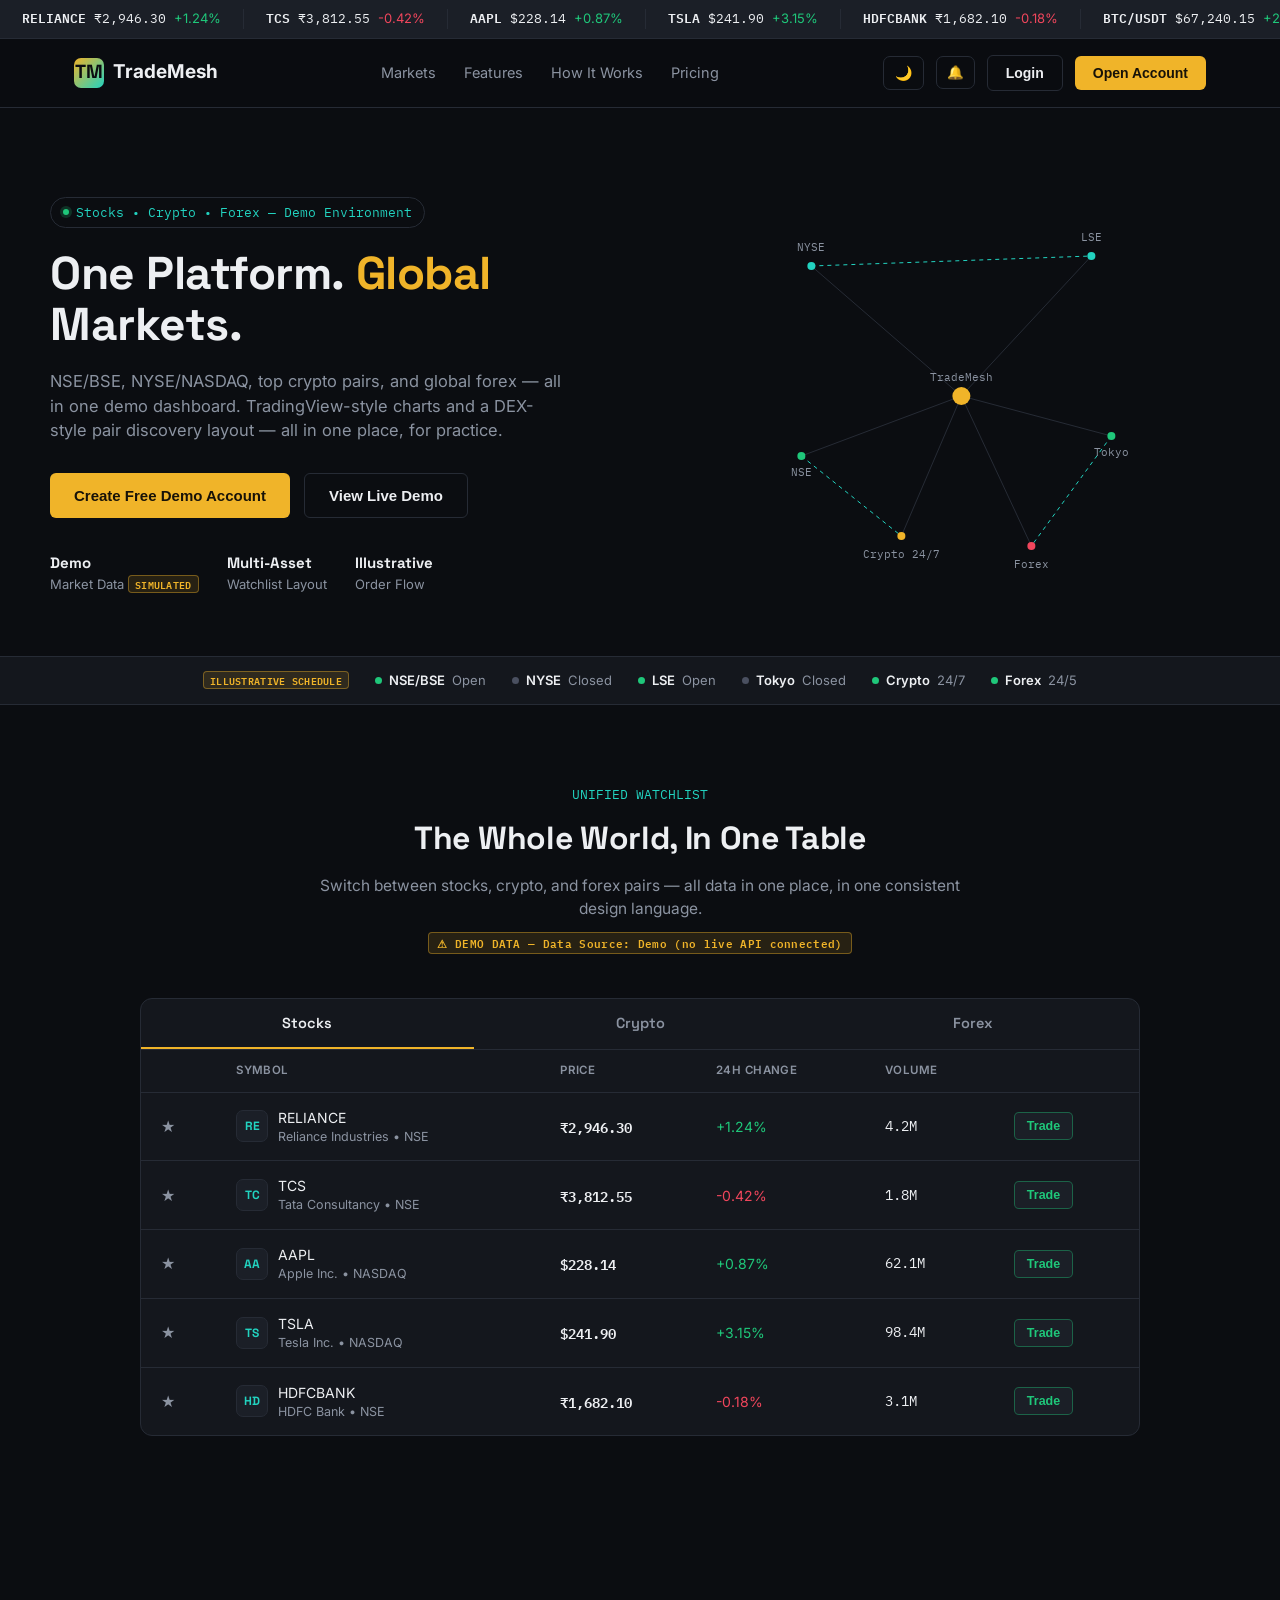
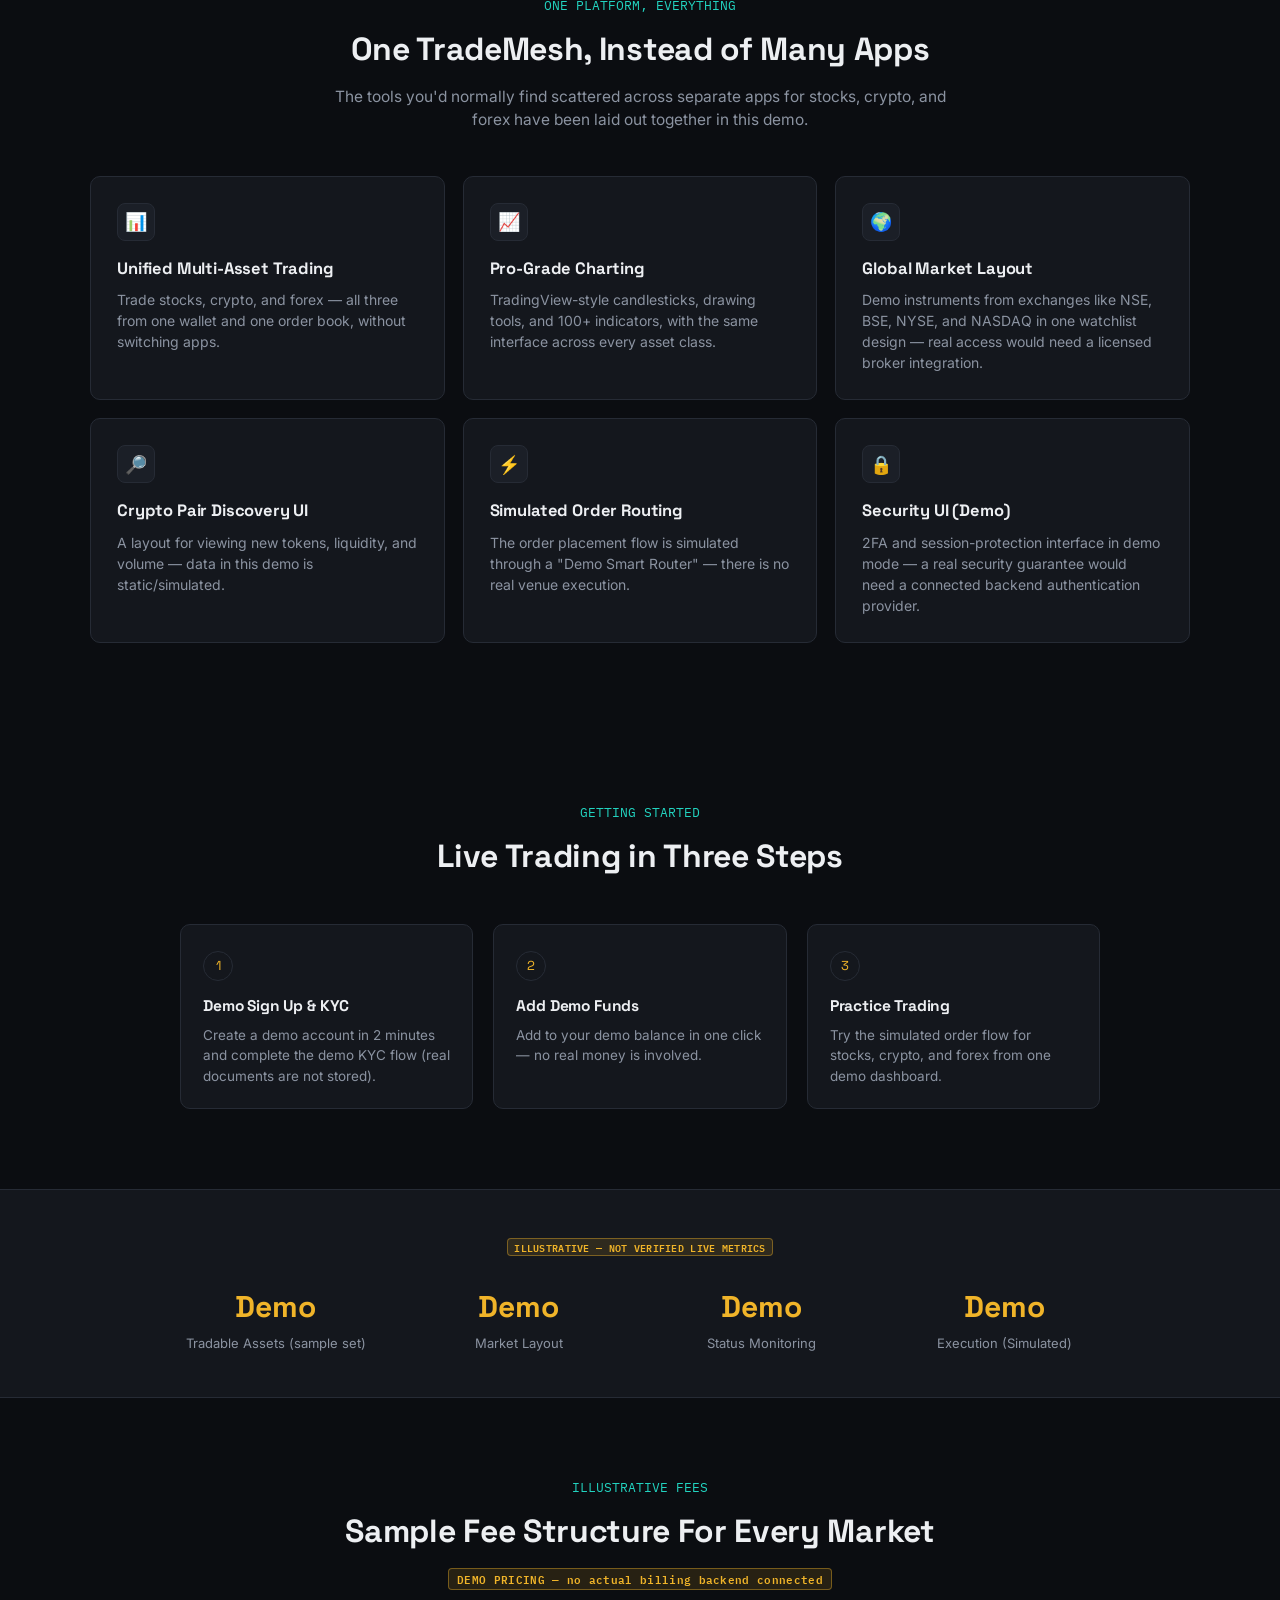
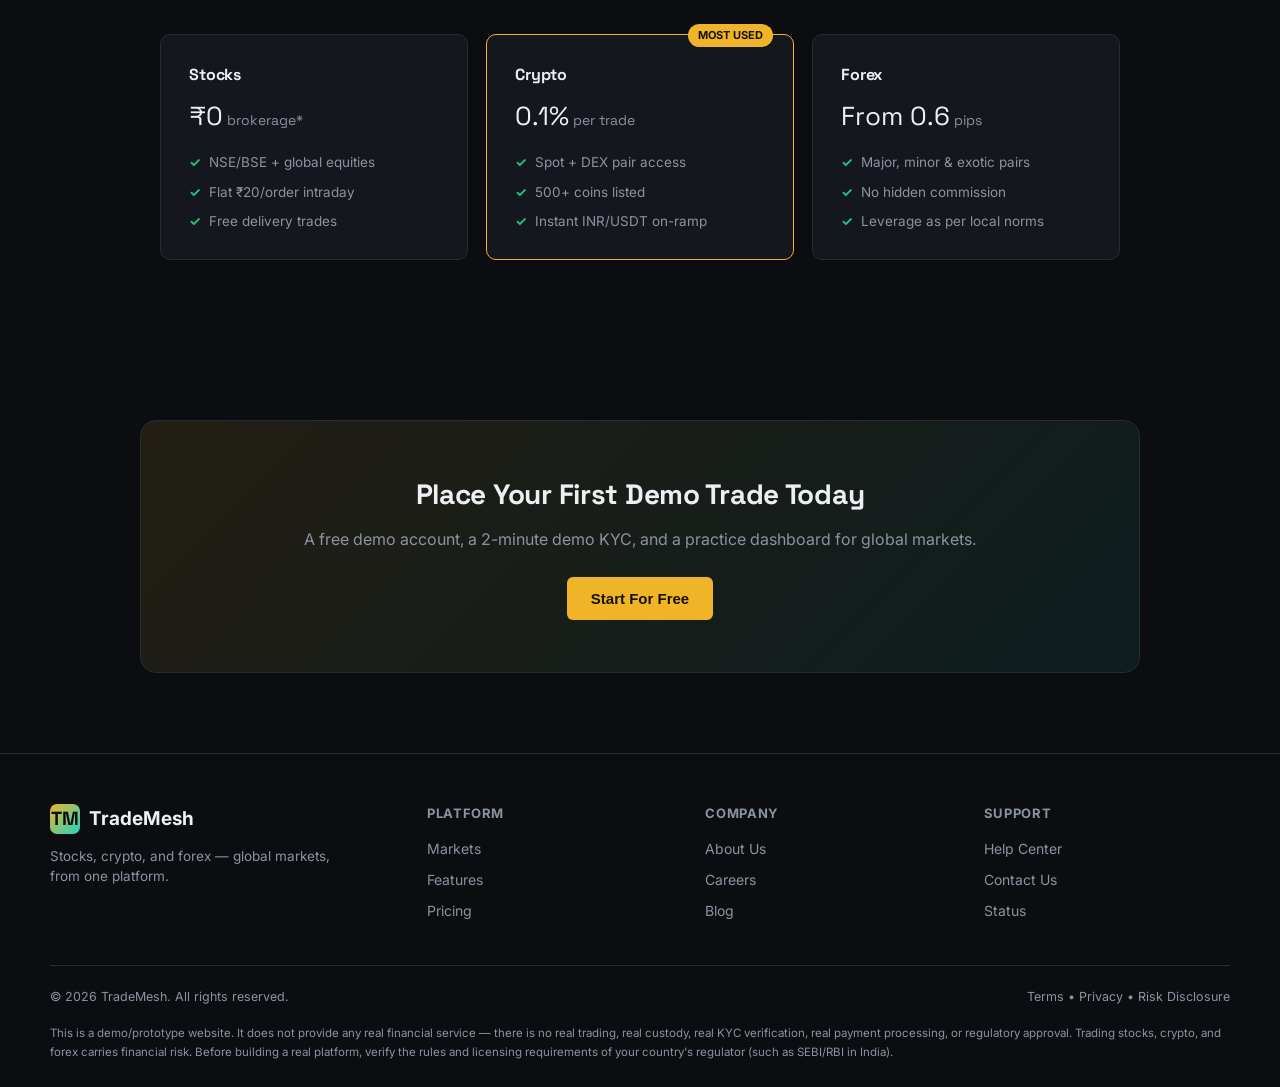
==== index.html @ f3437bc7 "Rename index.html.html to index.html" ====
<!DOCTYPE html>
<html lang="en">
<head>
<meta charset="UTF-8" />
<meta name="viewport" content="width=device-width, initial-scale=1.0" />
<title>TradeMesh — One Platform, Global Markets</title>
<style>
  @import url('https://fonts.googleapis.com/css2?family=Space+Grotesk:wght@500;600;700&family=Inter:wght@400;500;600&family=IBM+Plex+Mono:wght@400;500;600&display=swap');

  :root{
    --bg:#0B0D11;
    --panel:#14171D;
    --panel2:#1B1F27;
    --border:#262B35;
    --text:#EDEFF2;
    --muted:#8B93A1;
    --brand:#F0B429;
    --brand2:#22D3C0;
    --gain:#1FC77A;
    --loss:#F0465C;
    --radius:8px;
  }
  *{box-sizing:border-box; margin:0; padding:0;}
  html{scroll-behavior:smooth;}
  body{
    background:var(--bg);
    color:var(--text);
    font-family:'Inter', sans-serif;
    line-height:1.5;
    overflow-x:hidden;
  }
  h1,h2,h3,h4{font-family:'Space Grotesk', sans-serif; letter-spacing:-0.01em;}
  .mono{font-family:'IBM Plex Mono', monospace;}
  a{color:inherit; text-decoration:none;}
  .wrap{max-width:1180px; margin:0 auto; padding:0 24px;}
  .gain{color:var(--gain);}
  .loss{color:var(--loss);}

  /* ---- Ticker marquee ---- */
  .ticker-bar{
    background:var(--panel2);
    border-bottom:1px solid var(--border);
    overflow:hidden;
    white-space:nowrap;
    position:relative;
  }
  .ticker-track{
    display:inline-flex;
    animation:scroll 38s linear infinite;
    padding:9px 0;
  }
  .ticker-item{
    display:inline-flex;
    align-items:center;
    gap:8px;
    padding:0 22px;
    font-size:13px;
    border-right:1px solid var(--border);
  }
  .ticker-item .sym{font-family:'IBM Plex Mono', monospace; color:var(--text); font-weight:600;}
  @keyframes scroll{
    0%{transform:translateX(0);}
    100%{transform:translateX(-50%);}
  }

  /* ---- Header ---- */
  header{
    position:sticky; top:0; z-index:50;
    background:rgba(11,13,17,0.9);
    backdrop-filter:blur(10px);
    border-bottom:1px solid var(--border);
  }
  nav{
    display:flex; align-items:center; justify-content:space-between;
    padding:16px 24px;
    max-width:1180px; margin:0 auto;
  }
  .logo{display:flex; align-items:center; gap:9px; font-size:19px; font-weight:700;}
  .logo-mark{
    width:30px; height:30px; border-radius:7px;
    background:linear-gradient(135deg, var(--brand), var(--brand2));
    display:flex; align-items:center; justify-content:center;
    color:#0B0D11; font-weight:700; font-family:'Space Grotesk';
  }
  .nav-links{display:flex; gap:28px; font-size:14.5px; color:var(--muted);}
  .nav-links a:hover{color:var(--text);}
  .nav-cta{display:flex; gap:12px; align-items:center;}
  .btn{
    padding:9px 18px; border-radius:6px; font-size:14px; font-weight:600;
    border:1px solid var(--border); cursor:pointer; transition:all .15s;
  }
  .btn-ghost{background:transparent; color:var(--text);}
  .btn-ghost:hover{border-color:var(--muted);}
  .btn-brand{background:var(--brand); color:#171208; border:none;}
  .btn-brand:hover{filter:brightness(1.08);}
  .menu-toggle{display:none; background:none; border:none; color:var(--text); font-size:22px; cursor:pointer;}

  /* ---- Hero ---- */
  .hero{
    padding:88px 24px 60px;
    position:relative;
    overflow:hidden;
  }
  .hero-grid{
    max-width:1180px; margin:0 auto;
    display:grid; grid-template-columns:1.05fr 0.95fr; gap:50px; align-items:center;
  }
  .eyebrow{
    display:inline-flex; align-items:center; gap:7px;
    font-size:12.5px; color:var(--brand2); font-family:'IBM Plex Mono';
    border:1px solid var(--border); padding:5px 12px; border-radius:100px;
    margin-bottom:20px;
  }
  .dot-live{width:6px; height:6px; border-radius:50%; background:var(--gain); box-shadow:0 0 0 3px rgba(31,199,122,0.2);}
  .hero h1{font-size:46px; line-height:1.12; margin-bottom:18px;}
  .hero h1 span{color:var(--brand);}
  .hero p{color:var(--muted); font-size:16.5px; max-width:520px; margin-bottom:30px;}
  .hero-ctas{display:flex; gap:14px; margin-bottom:34px;}
  .btn-lg{padding:13px 24px; font-size:15px;}
  .trust-row{display:flex; gap:28px; color:var(--muted); font-size:13px; flex-wrap:wrap;}
  .trust-row b{color:var(--text); font-family:'Space Grotesk'; font-size:15px; display:block;}

  /* Mesh graphic */
  .mesh{position:relative; height:400px;}
  .mesh svg{width:100%; height:100%;}
  .node-label{
    font-family:'IBM Plex Mono'; font-size:10.5px; fill:var(--muted);
  }
  .node-pulse{animation:pulse 2.2s ease-in-out infinite;}
  @keyframes pulse{
    0%,100%{opacity:1; r:4;}
    50%{opacity:0.4; r:6.5;}
  }
  .mesh-line{stroke:var(--border); stroke-width:1;}
  .mesh-line-active{stroke:var(--brand2); stroke-width:1; stroke-dasharray:4 4; animation:dash 20s linear infinite;}
  @keyframes dash{to{stroke-dashoffset:-200;}}

  /* ---- Session strip ---- */
  .sessions{
    border-top:1px solid var(--border); border-bottom:1px solid var(--border);
    background:var(--panel);
    padding:14px 24px;
  }
  .sessions-row{
    max-width:1180px; margin:0 auto;
    display:flex; gap:26px; flex-wrap:wrap; align-items:center; justify-content:center;
    font-size:13px; color:var(--muted);
  }
  .session-chip{display:flex; align-items:center; gap:7px;}
  .session-chip .sd{width:7px; height:7px; border-radius:50%;}
  .sd-open{background:var(--gain);}
  .sd-closed{background:#4A5060;}
  .session-chip b{color:var(--text); font-weight:600;}

  /* ---- Section shared ---- */
  section{padding:80px 24px;}
  .section-head{max-width:640px; margin:0 auto 44px; text-align:center;}
  .section-tag{font-family:'IBM Plex Mono'; font-size:12.5px; color:var(--brand2); margin-bottom:10px;}
  .section-head h2{font-size:32px; margin-bottom:12px;}
  .section-head p{color:var(--muted); font-size:15.5px;}

  /* ---- Markets tabs ---- */
  .market-panel{
    max-width:1000px; margin:0 auto;
    background:var(--panel); border:1px solid var(--border); border-radius:12px; overflow:hidden;
  }
  .tabs{display:flex; border-bottom:1px solid var(--border);}
  .tab-btn{
    flex:1; padding:15px; text-align:center; background:none; border:none; cursor:pointer;
    color:var(--muted); font-family:'Space Grotesk'; font-weight:600; font-size:14.5px;
    border-bottom:2px solid transparent;
  }
  .tab-btn.active{color:var(--text); border-bottom-color:var(--brand);}
  table{width:100%; border-collapse:collapse;}
  th{
    text-align:left; padding:12px 20px; font-size:11.5px; text-transform:uppercase;
    letter-spacing:0.04em; color:var(--muted); font-weight:600; border-bottom:1px solid var(--border);
  }
  td{padding:14px 20px; border-bottom:1px solid var(--border); font-size:14px;}
  tr:last-child td{border-bottom:none;}
  .sym-cell{display:flex; align-items:center; gap:10px;}
  .sym-badge{
    width:32px; height:32px; border-radius:7px; background:var(--panel2);
    display:flex; align-items:center; justify-content:center; font-size:12px; font-weight:700;
    font-family:'Space Grotesk'; color:var(--brand2); border:1px solid var(--border);
  }
  .sym-name{color:var(--muted); font-size:12.5px;}
  .price-cell{font-family:'IBM Plex Mono'; font-weight:600;}
  .market-panels{display:none;}
  .market-panels.active{display:block;}

  /* ---- Features ---- */
  .features-grid{
    max-width:1100px; margin:0 auto;
    display:grid; grid-template-columns:repeat(3, 1fr); gap:18px;
  }
  .feature-card{
    background:var(--panel); border:1px solid var(--border); border-radius:10px;
    padding:26px; transition:border-color .15s;
  }
  .feature-card:hover{border-color:var(--brand2);}
  .feature-icon{
    width:38px; height:38px; border-radius:8px; margin-bottom:16px;
    display:flex; align-items:center; justify-content:center; font-size:18px;
    background:var(--panel2); border:1px solid var(--border);
  }
  .feature-card h3{font-size:16.5px; margin-bottom:8px;}
  .feature-card p{color:var(--muted); font-size:14px;}

  /* ---- How it works ---- */
  .steps{max-width:920px; margin:0 auto; display:grid; grid-template-columns:repeat(3,1fr); gap:20px;}
  .step{position:relative; padding:26px 22px 22px; background:var(--panel); border:1px solid var(--border); border-radius:10px;}
  .step-num{
    font-family:'Space Grotesk'; font-size:13px; color:var(--brand);
    border:1px solid var(--border); width:30px; height:30px; border-radius:50%;
    display:flex; align-items:center; justify-content:center; margin-bottom:14px;
  }
  .step h4{font-size:15.5px; margin-bottom:7px;}
  .step p{color:var(--muted); font-size:13.5px;}

  /* ---- Stats ---- */
  .stats-band{background:var(--panel); border-top:1px solid var(--border); border-bottom:1px solid var(--border);}
  .stats-row{
    max-width:1000px; margin:0 auto; padding:44px 24px;
    display:grid; grid-template-columns:repeat(4,1fr); gap:20px; text-align:center;
  }
  .stat-num{font-family:'Space Grotesk'; font-size:30px; color:var(--brand); font-weight:700;}
  .stat-label{color:var(--muted); font-size:13px; margin-top:5px;}

  /* ---- Pricing / fees ---- */
  .fees-grid{max-width:960px; margin:0 auto; display:grid; grid-template-columns:repeat(3,1fr); gap:18px;}
  .fee-card{background:var(--panel); border:1px solid var(--border); border-radius:10px; padding:28px;}
  .fee-card.highlight{border-color:var(--brand); position:relative;}
  .fee-badge{
    position:absolute; top:-11px; right:20px; background:var(--brand); color:#171208;
    font-size:11px; font-weight:700; padding:3px 10px; border-radius:100px;
  }
  .fee-card h3{font-size:16px; margin-bottom:6px;}
  .fee-card .fee-value{font-family:'Space Grotesk'; font-size:26px; margin:10px 0; color:var(--text);}
  .fee-card ul{list-style:none; margin-top:16px; display:flex; flex-direction:column; gap:9px;}
  .fee-card li{color:var(--muted); font-size:13.5px; display:flex; gap:8px;}
  .fee-card li::before{content:"✓"; color:var(--gain); font-weight:700;}

  /* ---- CTA band ---- */
  .cta-band{
    max-width:1000px; margin:0 auto; padding:52px 40px; border-radius:16px;
    background:linear-gradient(135deg, rgba(240,180,41,0.1), rgba(34,211,192,0.08));
    border:1px solid var(--border);
    text-align:center;
  }
  .cta-band h2{font-size:28px; margin-bottom:12px;}
  .cta-band p{color:var(--muted); margin-bottom:26px;}

  /* ---- Footer ---- */
  footer{border-top:1px solid var(--border); padding:50px 24px 26px;}
  .footer-grid{
    max-width:1180px; margin:0 auto; display:grid; grid-template-columns:1.4fr repeat(3,1fr); gap:32px;
    padding-bottom:34px;
  }
  .footer-grid h5{font-size:13px; color:var(--muted); text-transform:uppercase; letter-spacing:0.05em; margin-bottom:14px;}
  .footer-grid a{display:block; color:var(--muted); font-size:14px; margin-bottom:10px;}
  .footer-grid a:hover{color:var(--text);}
  .footer-bottom{
    max-width:1180px; margin:0 auto; padding-top:22px; border-top:1px solid var(--border);
    display:flex; justify-content:space-between; flex-wrap:wrap; gap:12px;
    color:var(--muted); font-size:12.5px;
  }
  .disclaimer{
    max-width:1180px; margin:18px auto 0; color:var(--muted); font-size:11.5px; line-height:1.6;
  }

  @media(max-width:860px){
    .hero-grid{grid-template-columns:1fr;}
    .mesh{height:280px;}
    .nav-links{display:none;}
    .features-grid, .steps, .fees-grid{grid-template-columns:1fr;}
    .stats-row{grid-template-columns:repeat(2,1fr);}
    .footer-grid{grid-template-columns:1fr 1fr;}
    .hero h1{font-size:32px;}
    .menu-toggle{display:block;}
    .nav-cta .btn-ghost{display:none;}
  }

  /* ---- Demo badge ---- */
  .demo-badge{
    display:inline-flex; align-items:center; gap:5px;
    font-family:'IBM Plex Mono'; font-size:10.5px; font-weight:600;
    color:var(--brand); background:rgba(240,180,41,0.12);
    border:1px solid rgba(240,180,41,0.4); border-radius:4px;
    padding:2px 8px; letter-spacing:0.03em; white-space:nowrap;
  }
  .demo-badge.sm{font-size:9.5px; padding:1px 6px;}
  .demo-banner{
    background:rgba(240,180,41,0.08); border:1px solid rgba(240,180,41,0.3);
    border-radius:8px; padding:12px 16px; font-size:13px; color:var(--brand);
    display:flex; align-items:center; gap:9px; max-width:1180px; margin:14px auto 0;
  }

  /* ---- Mobile drawer ---- */
  .menu-toggle{position:relative; z-index:70;}
  .drawer-overlay{
    position:fixed; inset:0; background:rgba(0,0,0,0.55); z-index:60;
    opacity:0; pointer-events:none; transition:opacity .2s;
  }
  .drawer-overlay.open{opacity:1; pointer-events:auto;}
  .drawer{
    position:fixed; top:0; right:0; height:100%; width:78%; max-width:300px;
    background:var(--panel); border-left:1px solid var(--border); z-index:65;
    transform:translateX(100%); transition:transform .25s ease; padding:20px;
    display:flex; flex-direction:column; gap:6px;
  }
  .drawer.open{transform:translateX(0);}
  .drawer a, .drawer button{
    display:block; width:100%; text-align:left; padding:13px 10px; font-size:15px;
    color:var(--text); border-radius:6px; background:none; border:none; cursor:pointer;
  }
  .drawer a:hover, .drawer button:hover{background:var(--panel2);}
  .drawer-close{align-self:flex-end; font-size:22px; color:var(--muted); background:none; border:none; cursor:pointer; padding:6px;}
  .drawer hr{border:none; border-top:1px solid var(--border); margin:8px 0;}

  /* ---- Modal ---- */
  .modal-overlay{
    position:fixed; inset:0; background:rgba(0,0,0,0.6); z-index:100;
    display:none; align-items:flex-start; justify-content:center; padding:40px 16px; overflow-y:auto;
  }
  .modal-overlay.open{display:flex;}
  .modal{
    background:var(--panel); border:1px solid var(--border); border-radius:12px;
    width:100%; max-width:420px; padding:26px; position:relative;
  }
  .modal-wide{max-width:640px;}
  .modal-close{
    position:absolute; top:16px; right:16px; background:none; border:none;
    color:var(--muted); font-size:20px; cursor:pointer; line-height:1;
  }
  .modal h3{font-size:19px; margin-bottom:4px;}
  .modal .modal-sub{color:var(--muted); font-size:13px; margin-bottom:20px;}
  .field{margin-bottom:14px;}
  .field label{display:block; font-size:12.5px; color:var(--muted); margin-bottom:6px;}
  .field input, .field select{
    width:100%; padding:11px 12px; background:var(--panel2); border:1px solid var(--border);
    border-radius:6px; color:var(--text); font-size:14px; font-family:'Inter';
  }
  .field input:focus, .field select:focus{outline:none; border-color:var(--brand2);}
  .field-error{color:var(--loss); font-size:12px; margin-top:5px; display:none;}
  .field.invalid input{border-color:var(--loss);}
  .field.invalid .field-error{display:block;}
  .field-row{display:flex; align-items:center; gap:8px; font-size:13px; color:var(--muted);}
  .field-row input{width:auto;}
  .modal-links{display:flex; justify-content:space-between; margin-top:16px; font-size:13px;}
  .modal-links a, .modal-links button.link-btn{color:var(--brand2); background:none; border:none; cursor:pointer; font-size:13px;}
  .btn-full{width:100%; justify-content:center; display:flex; align-items:center; gap:8px;}
  .btn[disabled]{opacity:0.55; cursor:not-allowed;}
  .spinner{
    width:15px; height:15px; border:2px solid rgba(0,0,0,0.25); border-top-color:#171208;
    border-radius:50%; animation:spin .6s linear infinite; display:none;
  }
  .btn.loading .spinner{display:inline-block;}
  .btn.loading .btn-label{opacity:0.7;}
  @keyframes spin{to{transform:rotate(360deg);}}
  .form-alert{
    font-size:13px; padding:10px 12px; border-radius:6px; margin-bottom:14px; display:none;
  }
  .form-alert.show{display:block;}
  .form-alert.error{background:rgba(240,70,92,0.1); border:1px solid rgba(240,70,92,0.35); color:var(--loss);}
  .form-alert.success{background:rgba(31,199,122,0.1); border:1px solid rgba(31,199,122,0.35); color:var(--gain);}

  /* ---- KYC steps ---- */
  .kyc-steps{display:flex; gap:6px; margin-bottom:22px;}
  .kyc-step-dot{flex:1; height:4px; border-radius:3px; background:var(--border);}
  .kyc-step-dot.done{background:var(--gain);}
  .kyc-step-dot.active{background:var(--brand);}
  .doc-options{display:grid; grid-template-columns:repeat(3,1fr); gap:8px; margin-bottom:16px;}
  .doc-opt{
    border:1px solid var(--border); border-radius:8px; padding:12px 8px; text-align:center;
    cursor:pointer; font-size:12.5px; color:var(--muted); background:var(--panel2);
  }
  .doc-opt.selected{border-color:var(--brand); color:var(--brand); background:rgba(240,180,41,0.08);}
  .kyc-status-badge{
    display:inline-flex; align-items:center; gap:6px; padding:6px 12px; border-radius:100px;
    font-size:12.5px; font-weight:600;
  }
  .kyc-status-badge.pending{background:rgba(240,180,41,0.12); color:var(--brand);}
  .kyc-status-badge.verified{background:rgba(31,199,122,0.12); color:var(--gain);}

  /* ---- Toasts ---- */
  .toast-stack{position:fixed; bottom:20px; right:20px; z-index:200; display:flex; flex-direction:column; gap:10px; max-width:320px;}
  .toast{
    background:var(--panel); border:1px solid var(--border); border-left:3px solid var(--brand2);
    border-radius:8px; padding:13px 16px; font-size:13.5px; box-shadow:0 8px 24px rgba(0,0,0,0.3);
    animation:toastIn .2s ease;
  }
  .toast.success{border-left-color:var(--gain);}
  .toast.error{border-left-color:var(--loss);}
  .toast b{display:block; margin-bottom:2px; font-family:'Space Grotesk';}
  .toast span{color:var(--muted); font-size:12.5px;}
  @keyframes toastIn{from{opacity:0; transform:translateX(20px);} to{opacity:1; transform:translateX(0);}}

  /* ---- Dashboard ---- */
  .dash-hidden{display:none;}
  .dash-shell{max-width:1180px; margin:0 auto; padding:24px;}
  .dash-topbar{display:flex; justify-content:space-between; align-items:center; margin-bottom:22px; flex-wrap:wrap; gap:12px;}
  .dash-user{display:flex; align-items:center; gap:10px;}
  .dash-avatar{width:36px; height:36px; border-radius:50%; background:var(--brand2); color:#0B0D11; display:flex; align-items:center; justify-content:center; font-weight:700; font-family:'Space Grotesk';}
  .summary-grid{display:grid; grid-template-columns:repeat(4,1fr); gap:14px; margin-bottom:24px;}
  .summary-card{background:var(--panel); border:1px solid var(--border); border-radius:10px; padding:18px;}
  .summary-card .lbl{color:var(--muted); font-size:12px; margin-bottom:8px;}
  .summary-card .val{font-family:'Space Grotesk'; font-size:21px;}
  .dash-tabs{display:flex; gap:6px; margin-bottom:18px; flex-wrap:wrap; border-bottom:1px solid var(--border);}
  .dash-tab{padding:11px 16px; background:none; border:none; color:var(--muted); font-size:14px; font-weight:600; cursor:pointer; border-bottom:2px solid transparent; font-family:'Space Grotesk';}
  .dash-tab.active{color:var(--text); border-bottom-color:var(--brand);}
  .dash-panel{display:none;}
  .dash-panel.active{display:block;}
  .panel-box{background:var(--panel); border:1px solid var(--border); border-radius:10px; overflow:hidden;}
  .panel-box-head{display:flex; justify-content:space-between; align-items:center; padding:16px 20px; border-bottom:1px solid var(--border); flex-wrap:wrap; gap:10px;}
  .empty-state{padding:44px 20px; text-align:center; color:var(--muted); font-size:14px;}
  .star-btn{background:none; border:none; cursor:pointer; font-size:16px; color:var(--muted);}
  .star-btn.active{color:var(--brand);}
  .trade-btn-sm{
    padding:6px 12px; font-size:12.5px; border-radius:5px; border:1px solid var(--border);
    background:var(--panel2); color:var(--text); cursor:pointer; font-weight:600; margin-right:5px;
  }
  .trade-btn-sm.buy{color:var(--gain); border-color:rgba(31,199,122,0.4);}
  .trade-btn-sm.sell{color:var(--loss); border-color:rgba(240,70,92,0.4);}
  .order-tabs{display:flex; gap:0; margin-bottom:16px; border:1px solid var(--border); border-radius:7px; overflow:hidden;}
  .order-tab{flex:1; padding:10px; text-align:center; background:var(--panel2); border:none; color:var(--muted); font-weight:600; font-size:13.5px; cursor:pointer;}
  .order-tab.buy-active{background:rgba(31,199,122,0.15); color:var(--gain);}
  .order-tab.sell-active{background:rgba(240,70,92,0.15); color:var(--loss);}
  .order-type-row{display:flex; gap:8px; margin-bottom:14px;}
  .order-type-row button{flex:1; padding:8px; font-size:12.5px; border-radius:6px; border:1px solid var(--border); background:var(--panel2); color:var(--muted); cursor:pointer;}
  .order-type-row button.active{border-color:var(--brand2); color:var(--text);}
  .order-summary{background:var(--panel2); border-radius:7px; padding:12px; font-size:13px; margin-bottom:14px;}
  .order-summary div{display:flex; justify-content:space-between; padding:3px 0; color:var(--muted);}
  .order-summary div b{color:var(--text); font-weight:600; font-family:'IBM Plex Mono';}
  .sparkline{display:block;}
  .notif-bell{position:relative; background:none; border:1px solid var(--border); border-radius:7px; padding:8px 10px; cursor:pointer; color:var(--text);}
  .notif-dot{position:absolute; top:5px; right:6px; width:7px; height:7px; border-radius:50%; background:var(--loss); display:none;}
  .notif-dot.show{display:block;}
  .notif-panel{
    position:absolute; top:44px; right:0; width:300px; max-height:360px; overflow-y:auto;
    background:var(--panel); border:1px solid var(--border); border-radius:10px; z-index:80;
    display:none; box-shadow:0 12px 30px rgba(0,0,0,0.35);
  }
  .notif-panel.open{display:block;}
  .notif-wrap{position:relative; display:inline-block;}
  .notif-item{padding:12px 14px; border-bottom:1px solid var(--border); font-size:13px;}
  .notif-item:last-child{border-bottom:none;}
  .notif-item .t{font-weight:600; margin-bottom:2px;}
  .notif-item .s{color:var(--muted); font-size:11.5px;}
  .wallet-actions{display:flex; gap:10px; margin:16px 20px;}
  .theme-toggle{background:none; border:1px solid var(--border); border-radius:7px; padding:8px 11px; cursor:pointer; color:var(--text); font-size:14px;}

  body.light{
    --bg:#F5F6F8; --panel:#FFFFFF; --panel2:#F0F1F4; --border:#E2E5EA;
    --text:#171A1F; --muted:#6A7180;
  }
  body.light .btn-brand{color:#171208;}
  body.light .demo-badge{background:rgba(240,180,41,0.14);}

  @media(max-width:760px){
    .summary-grid{grid-template-columns:repeat(2,1fr);}
    .dash-topbar{flex-direction:column; align-items:flex-start;}
    table{font-size:12.5px;}
    th, td{padding:10px 8px;}
    .sym-name{display:none;}
    .modal{padding:20px;}
    .doc-options{grid-template-columns:1fr 1fr 1fr; gap:6px;}
  }
</style>
</head>
<body>

  <!-- Ticker -->
  <div class="ticker-bar">
    <div class="ticker-track" id="tickerTrack"></div>
  </div>

  <!-- Header -->
  <header>
    <nav>
      <div class="logo"><div class="logo-mark">TM</div>TradeMesh</div>
      <div class="nav-links" id="navLinksDesktop">
        <a href="#markets">Markets</a>
        <a href="#features">Features</a>
        <a href="#how">How It Works</a>
        <a href="#fees" id="pricingLinkDesktop">Pricing</a>
        <a href="#" id="dashLinkDesktop" class="dash-hidden">Dashboard</a>
      </div>
      <div class="nav-cta">
        <button class="theme-toggle" id="themeToggle" title="Toggle theme" aria-label="Theme toggle">🌙</button>
        <div class="notif-wrap dash-hidden" id="notifWrap">
          <button class="notif-bell" id="notifBell" aria-label="Notifications">🔔<span class="notif-dot" id="notifDot"></span></button>
          <div class="notif-panel" id="notifPanel"></div>
        </div>
        <button class="btn btn-ghost" id="loginBtnDesktop">Login</button>
        <button class="btn btn-brand" id="signupBtnDesktop">Open Account</button>
        <button class="btn btn-ghost dash-hidden" id="logoutBtnDesktop">Logout</button>
        <button class="menu-toggle" id="menuToggle" aria-label="Open menu">☰</button>
      </div>
    </nav>
  </header>

  <div class="drawer-overlay" id="drawerOverlay"></div>
  <div class="drawer" id="drawer">
    <button class="drawer-close" id="drawerClose" aria-label="Close">✕</button>
    <a href="#markets" data-drawer-link>Markets</a>
    <a href="#features" data-drawer-link>Features</a>
    <a href="#how" data-drawer-link>How It Works</a>
    <a href="#fees" data-drawer-link>Pricing</a>
    <a href="#" id="dashLinkMobile" class="dash-hidden" data-drawer-link>Dashboard</a>
    <hr>
    <button id="loginBtnMobile">Login</button>
    <button id="signupBtnMobile" style="color:var(--brand); font-weight:700;">Open Account</button>
    <button id="logoutBtnMobile" class="dash-hidden" style="color:var(--loss);">Logout</button>
  </div>

  <!-- Hero -->
  <section class="hero">
    <div class="hero-grid">
      <div>
        <div class="eyebrow"><span class="dot-live"></span> Stocks • Crypto • Forex — Demo Environment</div>
        <h1>One Platform. <span>Global</span> Markets.</h1>
        <p>NSE/BSE, NYSE/NASDAQ, top crypto pairs, and global forex — all in one demo dashboard. TradingView-style charts and a DEX-style pair discovery layout — all in one place, for practice.</p>
        <div class="hero-ctas">
          <button class="btn btn-brand btn-lg" id="heroSignupBtn">Create Free Demo Account</button>
          <button class="btn btn-ghost btn-lg" id="heroDemoBtn">View Live Demo</button>
        </div>
        <div class="trust-row">
          <div><b>Demo</b>Market Data <span class="demo-badge sm">SIMULATED</span></div>
          <div><b>Multi-Asset</b>Watchlist Layout</div>
          <div><b>Illustrative</b>Order Flow</div>
        </div>
      </div>

      <div class="mesh">
        <svg viewBox="0 0 420 400">
          <line class="mesh-line" x1="210" y1="200" x2="60" y2="70"></line>
          <line class="mesh-line" x1="210" y1="200" x2="340" y2="60"></line>
          <line class="mesh-line" x1="210" y1="200" x2="50" y2="260"></line>
          <line class="mesh-line" x1="210" y1="200" x2="360" y2="240"></line>
          <line class="mesh-line" x1="210" y1="200" x2="150" y2="340"></line>
          <line class="mesh-line" x1="210" y1="200" x2="280" y2="350"></line>
          <line class="mesh-line-active" x1="60" y1="70" x2="340" y2="60"></line>
          <line class="mesh-line-active" x1="50" y1="260" x2="150" y2="340"></line>
          <line class="mesh-line-active" x1="360" y1="240" x2="280" y2="350"></line>

          <circle cx="210" cy="200" r="9" fill="#F0B429"></circle>
          <text x="210" y="185" text-anchor="middle" class="node-label" fill="#F0B429">TradeMesh</text>

          <circle class="node-pulse" cx="60" cy="70" r="4" fill="#22D3C0"></circle>
          <text x="60" y="55" text-anchor="middle" class="node-label">NYSE</text>

          <circle class="node-pulse" cx="340" cy="60" r="4" fill="#22D3C0"></circle>
          <text x="340" y="45" text-anchor="middle" class="node-label">LSE</text>

          <circle class="node-pulse" cx="50" cy="260" r="4" fill="#1FC77A"></circle>
          <text x="50" y="280" text-anchor="middle" class="node-label">NSE</text>

          <circle class="node-pulse" cx="360" cy="240" r="4" fill="#1FC77A"></circle>
          <text x="360" y="260" text-anchor="middle" class="node-label">Tokyo</text>

          <circle class="node-pulse" cx="150" cy="340" r="4" fill="#F0B429"></circle>
          <text x="150" y="362" text-anchor="middle" class="node-label">Crypto 24/7</text>

          <circle class="node-pulse" cx="280" cy="350" r="4" fill="#F0465C"></circle>
          <text x="280" y="372" text-anchor="middle" class="node-label">Forex</text>
        </svg>
      </div>
    </div>
  </section>

  <!-- Session strip -->
  <div class="sessions">
    <div class="sessions-row">
      <span class="demo-badge sm">ILLUSTRATIVE SCHEDULE</span>
      <div class="session-chip"><span class="sd sd-open"></span><b>NSE/BSE</b> Open</div>
      <div class="session-chip"><span class="sd sd-closed"></span><b>NYSE</b> Closed</div>
      <div class="session-chip"><span class="sd sd-open"></span><b>LSE</b> Open</div>
      <div class="session-chip"><span class="sd sd-closed"></span><b>Tokyo</b> Closed</div>
      <div class="session-chip"><span class="sd sd-open"></span><b>Crypto</b> 24/7</div>
      <div class="session-chip"><span class="sd sd-open"></span><b>Forex</b> 24/5</div>
    </div>
  </div>

  <!-- Markets -->
  <section id="markets">
    <div class="section-head">
      <div class="section-tag">UNIFIED WATCHLIST</div>
      <h2>The Whole World, In One Table</h2>
      <p>Switch between stocks, crypto, and forex pairs — all data in one place, in one consistent design language.</p>
      <div style="margin-top:10px;"><span class="demo-badge">⚠ DEMO DATA — Data Source: Demo (no live API connected)</span></div>
    </div>

    <div class="market-panel">
      <div class="tabs">
        <button class="tab-btn active" data-tab="stocks">Stocks</button>
        <button class="tab-btn" data-tab="crypto">Crypto</button>
        <button class="tab-btn" data-tab="forex">Forex</button>
      </div>

      <div class="market-panels active" id="stocks">
        <table>
          <thead><tr><th></th><th>Symbol</th><th>Price</th><th>24h Change</th><th>Volume</th><th></th></tr></thead>
          <tbody id="stocksTbody"></tbody>
        </table>
      </div>

      <div class="market-panels" id="crypto">
        <table>
          <thead><tr><th></th><th>Symbol</th><th>Price</th><th>24h Change</th><th>Volume</th><th></th></tr></thead>
          <tbody id="cryptoTbody"></tbody>
        </table>
      </div>

      <div class="market-panels" id="forex">
        <table>
          <thead><tr><th></th><th>Pair</th><th>Price</th><th>24h Change</th><th>Volume</th><th></th></tr></thead>
          <tbody id="forexTbody"></tbody>
        </table>
      </div>
    </div>
  </section>

  <!-- ================= DEMO DASHBOARD ================= -->
  <div class="dash-hidden" id="dashboardSection">
    <div class="dash-shell">
      <div class="demo-banner">⚠ This is a <b>Demo Environment</b>. No real money, real trades, or real broker/exchange is involved. Use a regulated provider for real financial services.</div>

      <div class="dash-topbar" style="margin-top:20px;">
        <div class="dash-user">
          <div class="dash-avatar" id="dashAvatar">D</div>
          <div>
            <div style="font-weight:600;" id="dashUserName">Demo User</div>
            <div style="color:var(--muted); font-size:12.5px;">Demo Environment <span class="demo-badge sm">NO REAL MONEY</span></div>
          </div>
        </div>
        <div style="display:flex; gap:10px; align-items:center;">
          <input type="text" id="globalSearch" placeholder="Search: BTC, AAPL, EUR/USD..." style="padding:9px 14px; border-radius:6px; background:var(--panel2); border:1px solid var(--border); color:var(--text); font-size:13.5px; width:220px;">
        </div>
      </div>

      <div class="summary-grid">
        <div class="summary-card"><div class="lbl">Demo Balance</div><div class="val mono" id="sumBalance">₹0</div></div>
        <div class="summary-card"><div class="lbl">Available Funds</div><div class="val mono" id="sumAvailable">₹0</div></div>
        <div class="summary-card"><div class="lbl">Unrealized P&amp;L</div><div class="val mono" id="sumUnrealized">₹0</div></div>
        <div class="summary-card"><div class="lbl">Open Positions</div><div class="val mono" id="sumPositions">0</div></div>
      </div>

      <div class="dash-tabs">
        <button class="dash-tab active" data-dash="overviewPanel">Overview</button>
        <button class="dash-tab" data-dash="watchlistPanel">Watchlist</button>
        <button class="dash-tab" data-dash="portfolioPanel">Portfolio</button>
        <button class="dash-tab" data-dash="ordersPanel">Order History</button>
        <button class="dash-tab" data-dash="walletPanel">Wallet</button>
        <button class="dash-tab" data-dash="kycPanel">KYC</button>
        <button class="dash-tab" data-dash="securityPanel">Security</button>
      </div>

      <div class="dash-panel active" id="overviewPanel">
        <div class="panel-box" style="margin-bottom:16px;">
          <div class="panel-box-head"><b>Market Overview</b><span class="demo-badge sm">DEMO DATA</span></div>
          <table><tbody id="overviewTbody"></tbody></table>
        </div>
      </div>

      <div class="dash-panel" id="watchlistPanel">
        <div class="panel-box">
          <div class="panel-box-head"><b>My Watchlist</b><span class="demo-badge sm">DEMO DATA</span></div>
          <div id="watchlistBody"></div>
        </div>
      </div>

      <div class="dash-panel" id="portfolioPanel">
        <div class="panel-box" style="margin-bottom:16px;">
          <div class="panel-box-head">
            <b>Portfolio Summary</b>
          </div>
          <div style="padding:16px 20px; display:grid; grid-template-columns:repeat(4,1fr); gap:14px;">
            <div><div class="lbl" style="color:var(--muted); font-size:12px;">Total Value</div><div class="mono" id="pfTotal">₹0</div></div>
            <div><div class="lbl" style="color:var(--muted); font-size:12px;">Cash Balance</div><div class="mono" id="pfCash">₹0</div></div>
            <div><div class="lbl" style="color:var(--muted); font-size:12px;">Invested</div><div class="mono" id="pfInvested">₹0</div></div>
            <div><div class="lbl" style="color:var(--muted); font-size:12px;">Realized P&amp;L</div><div class="mono" id="pfRealized">₹0</div></div>
          </div>
        </div>
        <div class="panel-box">
          <div class="panel-box-head"><b>Holdings</b><span class="demo-badge sm">DEMO</span></div>
          <div id="holdingsBody"></div>
        </div>
      </div>

      <div class="dash-panel" id="ordersPanel">
        <div class="panel-box">
          <div class="panel-box-head"><b>Demo Order History</b><span class="demo-badge sm">SIMULATED EXECUTION</span></div>
          <div id="ordersBody"></div>
        </div>
      </div>

      <div class="dash-panel" id="walletPanel">
        <div class="panel-box" style="margin-bottom:16px;">
          <div class="panel-box-head"><b>Demo Wallet</b><span class="demo-badge sm">NO REAL MONEY</span></div>
          <div style="padding:16px 20px; font-size:26px; font-family:'Space Grotesk';" id="walletBalanceDisplay">₹0</div>
          <div class="wallet-actions">
            <button class="btn btn-brand" id="addFundsBtn">+ ₹10,000 Demo Funds</button>
            <button class="btn btn-ghost" id="withdrawBtn">Withdraw (Demo)</button>
          </div>
        </div>
        <div class="panel-box">
          <div class="panel-box-head"><b>Transaction History</b></div>
          <div id="walletTxBody"></div>
        </div>
      </div>

      <div class="dash-panel" id="kycPanel">
        <div class="panel-box" style="padding:20px;">
          <div style="display:flex; justify-content:space-between; align-items:center; margin-bottom:6px;">
            <b>KYC Verification — Demo Flow</b>
            <span class="kyc-status-badge pending" id="kycStatusBadge">Not Started</span>
          </div>
          <p style="color:var(--muted); font-size:13px; margin-bottom:16px;">In demo mode, real PAN/Aadhaar/Passport are not verified and documents are not stored.</p>
          <button class="btn btn-brand" id="startKycBtn">Start Demo KYC</button>
        </div>
      </div>

      <div class="dash-panel" id="securityPanel">
        <div class="panel-box" style="padding:20px; margin-bottom:14px;">
          <b>Account Protection</b>
          <p style="color:var(--muted); font-size:13px; margin:8px 0 14px;">Password protection and session management demo UI. Data in transit should only be considered encrypted via HTTPS/TLS once an actual deployment runs on HTTPS.</p>
          <div style="display:flex; justify-content:space-between; align-items:center; padding:10px 0; border-top:1px solid var(--border);">
            <span>Two-Factor Authentication (2FA)</span>
            <button class="btn btn-ghost" id="toggle2faBtn">Enable 2FA (Demo)</button>
          </div>
          <div style="display:flex; justify-content:space-between; align-items:center; padding:10px 0; border-top:1px solid var(--border);">
            <span>Login Alerts</span>
            <span class="demo-badge sm">DEMO UI</span>
          </div>
        </div>
        <div class="panel-box" style="padding:20px;">
          <b>Compliance Status</b>
          <p style="color:var(--muted); font-size:13px; margin-top:8px;">This website is a demo/prototype and does not provide any real financial service. No regulatory license, KYC approval, or custody claim is being made.</p>
        </div>
      </div>
    </div>
  </div>

  <!-- Features -->
  <section id="features">
    <div class="section-head">
      <div class="section-tag">ONE PLATFORM, EVERYTHING</div>
      <h2>One TradeMesh, Instead of Many Apps</h2>
      <p>The tools you'd normally find scattered across separate apps for stocks, crypto, and forex have been laid out together in this demo.</p>
    </div>
    <div class="features-grid">
      <div class="feature-card"><div class="feature-icon">📊</div><h3>Unified Multi-Asset Trading</h3><p>Trade stocks, crypto, and forex — all three from one wallet and one order book, without switching apps.</p></div>
      <div class="feature-card"><div class="feature-icon">📈</div><h3>Pro-Grade Charting</h3><p>TradingView-style candlesticks, drawing tools, and 100+ indicators, with the same interface across every asset class.</p></div>
      <div class="feature-card"><div class="feature-icon">🌍</div><h3>Global Market Layout</h3><p>Demo instruments from exchanges like NSE, BSE, NYSE, and NASDAQ in one watchlist design — real access would need a licensed broker integration.</p></div>
      <div class="feature-card"><div class="feature-icon">🔎</div><h3>Crypto Pair Discovery UI</h3><p>A layout for viewing new tokens, liquidity, and volume — data in this demo is static/simulated.</p></div>
      <div class="feature-card"><div class="feature-icon">⚡</div><h3>Simulated Order Routing</h3><p>The order placement flow is simulated through a "Demo Smart Router" — there is no real venue execution.</p></div>
      <div class="feature-card"><div class="feature-icon">🔒</div><h3>Security UI (Demo)</h3><p>2FA and session-protection interface in demo mode — a real security guarantee would need a connected backend authentication provider.</p></div>
    </div>
  </section>

  <!-- How it works -->
  <section id="how">
    <div class="section-head">
      <div class="section-tag">GETTING STARTED</div>
      <h2>Live Trading in Three Steps</h2>
    </div>
    <div class="steps">
      <div class="step"><div class="step-num">1</div><h4>Demo Sign Up &amp; KYC</h4><p>Create a demo account in 2 minutes and complete the demo KYC flow (real documents are not stored).</p></div>
      <div class="step"><div class="step-num">2</div><h4>Add Demo Funds</h4><p>Add to your demo balance in one click — no real money is involved.</p></div>
      <div class="step"><div class="step-num">3</div><h4>Practice Trading</h4><p>Try the simulated order flow for stocks, crypto, and forex from one demo dashboard.</p></div>
    </div>
  </section>

  <!-- Stats -->
  <div class="stats-band">
    <div class="stats-row">
      <div style="grid-column:1/-1; margin-bottom:6px;"><span class="demo-badge sm">ILLUSTRATIVE — NOT VERIFIED LIVE METRICS</span></div>
      <div><div class="stat-num">Demo</div><div class="stat-label">Tradable Assets (sample set)</div></div>
      <div><div class="stat-num">Demo</div><div class="stat-label">Market Layout</div></div>
      <div><div class="stat-num">Demo</div><div class="stat-label">Status Monitoring</div></div>
      <div><div class="stat-num">Demo</div><div class="stat-label">Execution (Simulated)</div></div>
    </div>
  </div>

  <!-- Fees -->
  <section id="fees">
    <div class="section-head">
      <div class="section-tag">ILLUSTRATIVE FEES</div>
      <h2>Sample Fee Structure For Every Market</h2>
      <p><span class="demo-badge">DEMO PRICING — no actual billing backend connected</span></p>
    </div>
    <div class="fees-grid">
      <div class="fee-card">
        <h3>Stocks</h3>
        <div class="fee-value">₹0<span style="font-size:14px;color:var(--muted)"> brokerage*</span></div>
        <ul>
          <li>NSE/BSE + global equities</li>
          <li>Flat ₹20/order intraday</li>
          <li>Free delivery trades</li>
        </ul>
      </div>
      <div class="fee-card highlight">
        <div class="fee-badge">MOST USED</div>
        <h3>Crypto</h3>
        <div class="fee-value">0.1%<span style="font-size:14px;color:var(--muted)"> per trade</span></div>
        <ul>
          <li>Spot + DEX pair access</li>
          <li>500+ coins listed</li>
          <li>Instant INR/USDT on-ramp</li>
        </ul>
      </div>
      <div class="fee-card">
        <h3>Forex</h3>
        <div class="fee-value">From 0.6<span style="font-size:14px;color:var(--muted)"> pips</span></div>
        <ul>
          <li>Major, minor &amp; exotic pairs</li>
          <li>No hidden commission</li>
          <li>Leverage as per local norms</li>
        </ul>
      </div>
    </div>
  </section>

  <!-- CTA -->
  <section>
    <div class="cta-band">
      <h2>Place Your First Demo Trade Today</h2>
      <p>A free demo account, a 2-minute demo KYC, and a practice dashboard for global markets.</p>
      <button class="btn btn-brand btn-lg" id="ctaSignupBtn">Start For Free</button>
    </div>
  </section>

  <!-- Footer -->
  <footer>
    <div class="footer-grid">
      <div>
        <div class="logo" style="margin-bottom:12px;"><div class="logo-mark">TM</div>TradeMesh</div>
        <p style="color:var(--muted); font-size:13.5px; max-width:280px;">Stocks, crypto, and forex — global markets, from one platform.</p>
      </div>
      <div>
        <h5>Platform</h5>
        <a href="#markets">Markets</a>
        <a href="#features">Features</a>
        <a href="#fees">Pricing</a>
      </div>
      <div>
        <h5>Company</h5>
        <a href="#" class="footer-link" data-toast="About Us — page coming soon">About Us</a>
        <a href="#" class="footer-link" data-toast="Careers — no openings right now (demo)">Careers</a>
        <a href="#" class="footer-link" data-toast="Blog — demo content coming soon">Blog</a>
      </div>
      <div>
        <h5>Support</h5>
        <a href="#" class="footer-link" data-toast="Help Center — FAQ page coming soon">Help Center</a>
        <a href="#" id="contactLink">Contact Us</a>
        <a href="#" id="statusLink">Status</a>
      </div>
    </div>
    <div class="footer-bottom">
      <span>© 2026 TradeMesh. All rights reserved.</span>
      <span><a href="#" class="footer-link" data-toast="Terms — demo document coming soon">Terms</a> • <a href="#" class="footer-link" data-toast="Privacy Policy — demo document coming soon">Privacy</a> • <a href="#" id="riskLink">Risk Disclosure</a></span>
    </div>
    <p class="disclaimer">This is a demo/prototype website. It does not provide any real financial service — there is no real trading, real custody, real KYC verification, real payment processing, or regulatory approval. Trading stocks, crypto, and forex carries financial risk. Before building a real platform, verify the rules and licensing requirements of your country's regulator (such as SEBI/RBI in India).</p>
  </footer>

  <!-- ================= MODALS ================= -->

  <div class="modal-overlay" id="loginModal">
    <div class="modal">
      <button class="modal-close" data-close-modal>✕</button>
      <h3>Login</h3>
      <p class="modal-sub">Demo Account / Demo Environment</p>
      <div class="form-alert error" id="loginAlert"></div>
      <form id="loginForm" novalidate>
        <div class="field" id="loginEmailField">
          <label for="loginEmail">Email</label>
          <input type="email" id="loginEmail" placeholder="demo@trademesh.app" value="demo@trademesh.app">
          <div class="field-error">Enter a valid email</div>
        </div>
        <div class="field" id="loginPassField">
          <label for="loginPass">Password</label>
          <input type="password" id="loginPass" placeholder="••••••••" value="demo1234">
          <div class="field-error">Password must be at least 6 characters</div>
        </div>
        <div class="field-row" style="margin-bottom:16px;">
          <input type="checkbox" id="rememberMe"><label for="rememberMe" style="margin:0;">Remember me</label>
        </div>
        <button type="submit" class="btn btn-brand btn-full" id="loginSubmitBtn">
          <span class="spinner"></span><span class="btn-label">Login</span>
        </button>
      </form>
      <div class="modal-links">
        <button class="link-btn" id="forgotPassBtn">Forgot password?</button>
        <button class="link-btn" id="switchToSignup">Create account</button>
      </div>
      <p style="margin-top:14px; font-size:11.5px; color:var(--muted);">Demo credentials are pre-filled — just click "Login".</p>
    </div>
  </div>

  <div class="modal-overlay" id="signupModal">
    <div class="modal">
      <button class="modal-close" data-close-modal>✕</button>
      <h3>Create Demo Account</h3>
      <p class="modal-sub">Free demo account — no real money involved</p>
      <div class="form-alert error" id="signupAlert"></div>
      <form id="signupForm" novalidate>
        <div class="field" id="suNameField"><label>Full Name</label><input type="text" id="suName" placeholder="Rahul Sharma"><div class="field-error">Name is required</div></div>
        <div class="field" id="suEmailField"><label>Email</label><input type="email" id="suEmail" placeholder="you@example.com"><div class="field-error">Enter a valid email</div></div>
        <div class="field" id="suMobileField"><label>Mobile Number</label><input type="tel" id="suMobile" placeholder="98xxxxxxxx"><div class="field-error">Enter a valid 10-digit number</div></div>
        <div class="field" id="suPassField"><label>Password</label><input type="password" id="suPass" placeholder="At least 6 characters"><div class="field-error">Password must be at least 6 characters</div></div>
        <div class="field" id="suConfirmField"><label>Confirm Password</label><input type="password" id="suConfirm" placeholder="Re-enter password"><div class="field-error">Passwords do not match</div></div>
        <div class="field" id="suCountryField">
          <label>Country</label>
          <select id="suCountry">
            <option value="">Select country</option>
            <option>India</option><option>United States</option><option>United Kingdom</option>
            <option>United Arab Emirates</option><option>Singapore</option><option>Other</option>
          </select>
          <div class="field-error">Select a country</div>
        </div>
        <div class="field-row" style="margin-bottom:16px;" id="suTermsField">
          <input type="checkbox" id="suTerms"><label for="suTerms" style="margin:0;">I agree to the Terms &amp; Risk Disclosure</label>
        </div>
        <div class="field-error" id="suTermsError" style="display:none; margin-bottom:12px;">You must accept the Terms</div>
        <button type="submit" class="btn btn-brand btn-full" id="signupSubmitBtn">
          <span class="spinner"></span><span class="btn-label">Create Demo Account</span>
        </button>
      </form>
      <div class="modal-links" style="justify-content:center;">
        <button class="link-btn" id="switchToLogin">Already have an account? Login</button>
      </div>
    </div>
  </div>

  <div class="modal-overlay" id="kycModal">
    <div class="modal">
      <button class="modal-close" data-close-modal>✕</button>
      <h3>KYC Verification — Demo Flow</h3>
      <p class="modal-sub" id="kycSubtitle">Step 1 of 3 — Personal Details</p>
      <div class="kyc-steps"><div class="kyc-step-dot active" id="kycDot1"></div><div class="kyc-step-dot" id="kycDot2"></div><div class="kyc-step-dot" id="kycDot3"></div></div>

      <div id="kycStep1">
        <div class="field"><label>Full Name</label><input type="text" id="kycName" placeholder="Rahul Sharma"></div>
        <div class="field"><label>Date of Birth</label><input type="date" id="kycDob"></div>
        <div class="field"><label>Country</label><input type="text" id="kycCountry" placeholder="India"></div>
        <div class="field"><label>Address</label><input type="text" id="kycAddress" placeholder="City, State"></div>
        <button class="btn btn-brand btn-full" id="kycNext1">Next</button>
      </div>

      <div id="kycStep2" style="display:none;">
        <p style="font-size:13px; color:var(--muted); margin-bottom:10px;">Choose an identity document type (demo — no actual document will be uploaded)</p>
        <div class="doc-options">
          <div class="doc-opt" data-doc="PAN">PAN</div>
          <div class="doc-opt" data-doc="Aadhaar">Aadhaar</div>
          <div class="doc-opt" data-doc="Passport">Passport</div>
        </div>
        <button class="btn btn-brand btn-full" id="kycNext2">Next</button>
      </div>

      <div id="kycStep3" style="display:none; text-align:center; padding:10px 0;">
        <div style="font-size:40px; margin-bottom:10px;">✅</div>
        <p style="font-weight:600; margin-bottom:6px;">Demo Verified</p>
        <p style="font-size:13px; color:var(--muted); margin-bottom:18px;">This is only a demo verification. No real PAN/Aadhaar/Passport check has taken place.</p>
        <button class="btn btn-brand btn-full" id="kycFinish">Done</button>
      </div>
    </div>
  </div>

  <div class="modal-overlay" id="orderModal">
    <div class="modal">
      <button class="modal-close" data-close-modal>✕</button>
      <h3 id="orderAssetTitle">Trade Asset</h3>
      <p class="modal-sub"><span class="demo-badge sm">DEMO ORDER — No real trade will be executed</span></p>
      <div class="order-tabs">
        <button class="order-tab buy-active" id="orderBuyTab">Buy</button>
        <button class="order-tab" id="orderSellTab">Sell</button>
      </div>
      <div class="order-type-row">
        <button class="active" id="orderMarketBtn">Market</button>
        <button id="orderLimitBtn">Limit</button>
      </div>
      <div class="field" id="orderPriceField" style="display:none;"><label>Limit Price</label><input type="number" id="orderPrice" placeholder="0.00"></div>
      <div class="field"><label>Quantity</label><input type="number" id="orderQty" placeholder="1" min="0" step="any"></div>
      <div class="order-summary">
        <div><span>Estimated Price</span><b id="orderEstPrice">₹0</b></div>
        <div><span>Estimated Total</span><b id="orderEstTotal">₹0</b></div>
        <div><span>Demo Fee</span><b id="orderEstFee">₹0</b></div>
        <div><span>Available Demo Balance</span><b id="orderAvailBal">₹0</b></div>
      </div>
      <div class="form-alert error" id="orderAlert"></div>
      <button class="btn btn-brand btn-full" id="orderConfirmBtn">
        <span class="spinner"></span><span class="btn-label">Confirm Demo Order</span>
      </button>
    </div>
  </div>

  <div class="modal-overlay" id="withdrawModal">
    <div class="modal">
      <button class="modal-close" data-close-modal>✕</button>
      <h3>Withdraw (Demo)</h3>
      <p class="modal-sub"><span class="demo-badge sm">DEMO WALLET — NO REAL MONEY</span></p>
      <div class="form-alert error" id="withdrawAlert"></div>
      <div class="field"><label>Amount (₹)</label><input type="number" id="withdrawAmount" placeholder="0"></div>
      <div class="field"><label>Destination (demo)</label><input type="text" id="withdrawDest" placeholder="Bank account / crypto address"></div>
      <button class="btn btn-brand btn-full" id="withdrawConfirmBtn">Submit Demo Withdrawal</button>
      <p style="margin-top:12px; font-size:11.5px; color:var(--muted);">A real withdrawal would need regulated payment infrastructure and a licensed backend — this demo only simulates it.</p>
    </div>
  </div>

  <div class="modal-overlay" id="infoModal">
    <div class="modal modal-wide">
      <button class="modal-close" data-close-modal>✕</button>
      <h3 id="infoModalTitle">Info</h3>
      <div id="infoModalBody" style="font-size:14px; color:var(--muted); line-height:1.7; max-height:60vh; overflow-y:auto;"></div>
    </div>
  </div>

  <div class="toast-stack" id="toastStack"></div>

<script>
/* ===================== DEMO DATA ===================== */
const ASSETS = {
  stocks: [
    {sym:'RELIANCE', name:'Reliance Industries • NSE', badge:'RE', price:2946.30, chg:1.24, bid:2945.80, ask:2946.80, high:2965.00, low:2910.50, vol:'4.2M', cur:'₹', spark:[10,12,11,14,13,16,15,17]},
    {sym:'TCS', name:'Tata Consultancy • NSE', badge:'TC', price:3812.55, chg:-0.42, bid:3811.90, ask:3813.20, high:3840.00, low:3800.00, vol:'1.8M', cur:'₹', spark:[17,16,16,15,14,15,13,13]},
    {sym:'AAPL', name:'Apple Inc. • NASDAQ', badge:'AA', price:228.14, chg:0.87, bid:228.05, ask:228.23, high:230.10, low:225.40, vol:'62.1M', cur:'$', spark:[11,12,12,13,14,13,15,16]},
    {sym:'TSLA', name:'Tesla Inc. • NASDAQ', badge:'TS', price:241.90, chg:3.15, bid:241.70, ask:242.10, high:245.00, low:232.00, vol:'98.4M', cur:'$', spark:[9,10,12,11,14,16,18,19]},
    {sym:'HDFCBANK', name:'HDFC Bank • NSE', badge:'HD', price:1682.10, chg:-0.18, bid:1681.60, ask:1682.60, high:1690.00, low:1670.00, vol:'3.1M', cur:'₹', spark:[15,15,14,14,13,14,13,12]},
  ],
  crypto: [
    {sym:'BTC/USDT', name:'Bitcoin', badge:'₿', price:67240.15, chg:2.31, bid:67230, ask:67250, high:68100, low:65900, vol:'$28.4B', cur:'$', spark:[10,11,10,13,12,15,16,18]},
    {sym:'ETH/USDT', name:'Ethereum', badge:'Ξ', price:3412.80, chg:1.65, bid:3411, ask:3414, high:3460, low:3350, vol:'$14.1B', cur:'$', spark:[12,13,12,14,13,15,14,16]},
    {sym:'SOL/USDT', name:'Solana', badge:'SO', price:168.42, chg:-1.02, bid:168.20, ask:168.60, high:172.00, low:165.00, vol:'$3.8B', cur:'$', spark:[16,15,15,14,13,13,12,12]},
    {sym:'BNB/USDT', name:'BNB', badge:'BN', price:612.55, chg:0.54, bid:612.10, ask:613.00, high:618.00, low:605.00, vol:'$1.2B', cur:'$', spark:[13,13,14,13,14,15,14,15]},
    {sym:'DOGE/USDT', name:'Dogecoin', badge:'DO', price:0.1842, chg:4.87, bid:0.1840, ask:0.1844, high:0.1890, low:0.1750, vol:'$980M', cur:'$', spark:[8,9,10,12,14,15,17,19]},
  ],
  forex: [
    {sym:'EUR/USD', name:'Euro / US Dollar', badge:'EU', price:1.0847, chg:-0.12, bid:1.0846, ask:1.0848, high:1.0870, low:1.0830, vol:'$102B', cur:'', spark:[15,14,14,13,13,12,12,11]},
    {sym:'USD/INR', name:'Dollar / Rupee', badge:'US', price:83.42, chg:0.08, bid:83.41, ask:83.43, high:83.55, low:83.30, vol:'$18B', cur:'', spark:[12,12,13,12,13,13,14,14]},
    {sym:'GBP/USD', name:'Pound / Dollar', badge:'GB', price:1.2683, chg:0.21, bid:1.2682, ask:1.2684, high:1.2710, low:1.2650, vol:'$64B', cur:'', spark:[11,12,12,13,14,14,15,15]},
    {sym:'USD/JPY', name:'Dollar / Yen', badge:'US', price:151.24, chg:-0.35, bid:151.22, ask:151.26, high:151.90, low:150.80, vol:'$88B', cur:'', spark:[16,15,15,14,14,13,12,12]},
  ]
};
function findAsset(sym){
  for(const k in ASSETS){ const f = ASSETS[k].find(a=>a.sym===sym); if(f) return {...f, market:k}; }
  return null;
}
function fmtPrice(a){ return `${a.cur}${a.price.toLocaleString('en-IN',{minimumFractionDigits:2,maximumFractionDigits:4})}`; }
function fmtMoney(n){ return '₹' + Number(n).toLocaleString('en-IN',{minimumFractionDigits:2,maximumFractionDigits:2}); }

/* ===================== STATE ===================== */
let state = {
  loggedIn:false, user:null, kycStatus:'Not Started', twoFA:false,
  balance:0, orders:[], holdings:{}, watchlist:[], notifications:[], txHistory:[],
  activeOrderAsset:null, orderSide:'buy', orderType:'market', kycDoc:null,
  authMode:'login'
};

function sparklineSVG(points, up){
  const w=90,h=28, max=Math.max(...points), min=Math.min(...points);
  const norm = points.map((p,i)=> {
    const x = (i/(points.length-1))*w;
    const y = h - ((p-min)/(max-min||1))*h;
    return `${x},${y}`;
  }).join(' ');
  const color = up? '#1FC77A':'#F0465C';
  return `<svg class="sparkline" width="${w}" height="${h}" viewBox="0 0 ${w} ${h}"><polyline points="${norm}" fill="none" stroke="${color}" stroke-width="2"/></svg>`;
}

/* ===================== TICKER ===================== */
function renderTicker(){
  const all = [...ASSETS.stocks, ...ASSETS.crypto, ...ASSETS.forex];
  const track = document.getElementById('tickerTrack');
  const items = all.map(t=>`<span class="ticker-item"><span class="sym">${t.sym}</span><span class="mono">${fmtPrice(t)}</span><span class="${t.chg>=0?'gain':'loss'}">${t.chg>=0?'+':''}${t.chg}%</span></span>`).join('');
  track.innerHTML = items + items;
}

/* ===================== MARKET TABLES (landing) ===================== */
function assetRowHTML(a, small){
  const isWatch = state.watchlist.includes(a.sym);
  return `<tr>
    <td><button class="star-btn ${isWatch?'active':''}" data-star="${a.sym}">★</button></td>
    <td><div class="sym-cell"><div class="sym-badge">${a.badge}</div><div><div>${a.sym}</div><div class="sym-name">${a.name}</div></div></div></td>
    <td class="price-cell">${fmtPrice(a)}</td>
    <td class="${a.chg>=0?'gain':'loss'}">${a.chg>=0?'+':''}${a.chg}%</td>
    <td class="mono">${a.vol}</td>
    <td><button class="trade-btn-sm buy" data-trade="${a.sym}">Trade</button></td>
  </tr>`;
}
function renderLandingMarkets(){
  document.getElementById('stocksTbody').innerHTML = ASSETS.stocks.map(a=>assetRowHTML(a)).join('');
  document.getElementById('cryptoTbody').innerHTML = ASSETS.crypto.map(a=>assetRowHTML(a)).join('');
  document.getElementById('forexTbody').innerHTML = ASSETS.forex.map(a=>assetRowHTML(a)).join('');
}
function renderOverviewTable(){
  const all = [...ASSETS.stocks, ...ASSETS.crypto, ...ASSETS.forex];
  document.getElementById('overviewTbody').innerHTML = all.map(a=>`
    <tr>
      <td><button class="star-btn ${state.watchlist.includes(a.sym)?'active':''}" data-star="${a.sym}">★</button></td>
      <td><div class="sym-cell"><div class="sym-badge">${a.badge}</div><div><div>${a.sym}</div><div class="sym-name">${a.name}</div></div></div></td>
      <td class="price-cell">${fmtPrice(a)}</td>
      <td class="${a.chg>=0?'gain':'loss'}">${a.chg>=0?'+':''}${a.chg}%</td>
      <td>${sparklineSVG(a.spark, a.chg>=0)}</td>
      <td><button class="trade-btn-sm buy" data-trade="${a.sym}" data-side="buy">Buy</button><button class="trade-btn-sm sell" data-trade="${a.sym}" data-side="sell">Sell</button></td>
    </tr>`).join('');
}
function renderWatchlistPanel(){
  const box = document.getElementById('watchlistBody');
  if(state.watchlist.length===0){ box.innerHTML = '<div class="empty-state">Your watchlist is empty. Click ★ on any asset to add it.</div>'; return; }
  const rows = state.watchlist.map(sym=>{
    const a = findAsset(sym); if(!a) return '';
    return `<tr>
      <td><button class="star-btn active" data-star="${a.sym}">★</button></td>
      <td><div class="sym-cell"><div class="sym-badge">${a.badge}</div><div><div>${a.sym}</div><div class="sym-name">${a.name}</div></div></div></td>
      <td class="price-cell">${fmtPrice(a)}</td>
      <td class="${a.chg>=0?'gain':'loss'}">${a.chg>=0?'+':''}${a.chg}%</td>
      <td class="mono">Bid ${a.cur}${a.bid} / Ask ${a.cur}${a.ask}</td>
      <td>${sparklineSVG(a.spark,a.chg>=0)}</td>
      <td><button class="trade-btn-sm buy" data-trade="${a.sym}">Trade</button></td>
    </tr>`;
  }).join('');
  box.innerHTML = `<table><thead><tr><th></th><th>Asset</th><th>Price</th><th>Change</th><th>Bid/Ask</th><th>Chart</th><th></th></tr></thead><tbody>${rows}</tbody></table>`;
}

/* ===================== TABS (landing market tabs) ===================== */
document.querySelectorAll('.tab-btn').forEach(btn=>{
  btn.addEventListener('click', ()=>{
    document.querySelectorAll('.tab-btn').forEach(b=>b.classList.remove('active'));
    document.querySelectorAll('.market-panels').forEach(p=>p.classList.remove('active'));
    btn.classList.add('active');
    document.getElementById(btn.dataset.tab).classList.add('active');
  });
});

/* ===================== MOBILE DRAWER ===================== */
const drawer = document.getElementById('drawer'), drawerOverlay = document.getElementById('drawerOverlay');
function openDrawer(){ drawer.classList.add('open'); drawerOverlay.classList.add('open'); }
function closeDrawer(){ drawer.classList.remove('open'); drawerOverlay.classList.remove('open'); }
document.getElementById('menuToggle').addEventListener('click', openDrawer);
document.getElementById('drawerClose').addEventListener('click', closeDrawer);
drawerOverlay.addEventListener('click', closeDrawer);
document.querySelectorAll('[data-drawer-link]').forEach(a=>a.addEventListener('click', closeDrawer));

/* ===================== MODALS ===================== */
function openModal(id){ document.getElementById(id).classList.add('open'); }
function closeModal(id){ document.getElementById(id).classList.remove('open'); }
document.querySelectorAll('[data-close-modal]').forEach(btn=>{
  btn.addEventListener('click', ()=> btn.closest('.modal-overlay').classList.remove('open'));
});
document.querySelectorAll('.modal-overlay').forEach(ov=>{
  ov.addEventListener('click', (e)=>{ if(e.target===ov) ov.classList.remove('open'); });
});

/* ===================== TOASTS ===================== */
function showToast(title, msg, type='default'){
  const stack = document.getElementById('toastStack');
  const el = document.createElement('div');
  el.className = `toast ${type}`;
  el.innerHTML = `<b>${title}</b><span>${msg}</span>`;
  stack.appendChild(el);
  setTimeout(()=>{ el.style.opacity='0'; el.style.transition='opacity .3s'; setTimeout(()=>el.remove(),300); }, 4200);
}
function pushNotification(title, msg){
  state.notifications.unshift({title, msg, time:new Date().toLocaleTimeString('en-IN',{hour:'2-digit',minute:'2-digit'})});
  renderNotifications();
  document.getElementById('notifDot').classList.add('show');
}
function renderNotifications(){
  const panel = document.getElementById('notifPanel');
  if(state.notifications.length===0){ panel.innerHTML = '<div class="empty-state" style="padding:24px;">No notifications yet.</div>'; return; }
  panel.innerHTML = state.notifications.map(n=>`<div class="notif-item"><div class="t">${n.title}</div><div class="s">${n.msg} • ${n.time}</div></div>`).join('');
}
document.getElementById('notifBell').addEventListener('click', ()=>{
  document.getElementById('notifPanel').classList.toggle('open');
  document.getElementById('notifDot').classList.remove('show');
});
document.addEventListener('click', (e)=>{
  if(!document.getElementById('notifWrap').contains(e.target)) document.getElementById('notifPanel').classList.remove('open');
});

/* ===================== VALIDATION HELPERS ===================== */
function setFieldError(fieldId, show){ document.getElementById(fieldId).classList.toggle('invalid', show); }
function setBtnLoading(btn, loading){ btn.classList.toggle('loading', loading); btn.disabled = loading; }

/* ===================== AUTH: LOGIN ===================== */
document.getElementById('heroSignupBtn').addEventListener('click', ()=>openModal('signupModal'));
document.getElementById('ctaSignupBtn').addEventListener('click', ()=>openModal('signupModal'));
document.getElementById('signupBtnDesktop').addEventListener('click', ()=>openModal('signupModal'));
document.getElementById('signupBtnMobile').addEventListener('click', ()=>{ closeDrawer(); openModal('signupModal'); });
document.getElementById('loginBtnDesktop').addEventListener('click', ()=>openModal('loginModal'));
document.getElementById('loginBtnMobile').addEventListener('click', ()=>{ closeDrawer(); openModal('loginModal'); });
document.getElementById('heroDemoBtn').addEventListener('click', ()=>{
  document.getElementById('markets').scrollIntoView({behavior:'smooth'});
});
document.getElementById('pricingLinkDesktop').addEventListener('click', (e)=>{
  e.preventDefault(); closeDrawer();
  document.getElementById('fees').scrollIntoView({behavior:'smooth'});
});
document.getElementById('switchToSignup').addEventListener('click', ()=>{ closeModal('loginModal'); openModal('signupModal'); });
document.getElementById('switchToLogin').addEventListener('click', ()=>{ closeModal('signupModal'); openModal('loginModal'); });
document.getElementById('forgotPassBtn').addEventListener('click', ()=>{
  showToast('Demo Mode', 'Password reset only works with a real backend. Use the demo login: demo@trademesh.app / demo1234');
});

document.getElementById('loginForm').addEventListener('submit', function(e){
  e.preventDefault();
  const email = document.getElementById('loginEmail').value.trim();
  const pass = document.getElementById('loginPass').value;
  const alertBox = document.getElementById('loginAlert');
  alertBox.classList.remove('show','error','success');
  let valid = true;
  const emailOk = /^[^\s@]+@[^\s@]+\.[^\s@]+$/.test(email);
  setFieldError('loginEmailField', !emailOk); if(!emailOk) valid=false;
  setFieldError('loginPassField', pass.length<6); if(pass.length<6) valid=false;
  if(!valid) return;

  const btn = document.getElementById('loginSubmitBtn');
  setBtnLoading(btn, true);
  setTimeout(()=>{
    setBtnLoading(btn, false);
    if(email==='demo@trademesh.app' && pass==='demo1234'){
      state.loggedIn = true;
      state.user = {name:'Demo User', email};
      if(state.balance===0) state.balance = 10000;
      closeModal('loginModal');
      enterDashboard();
      showToast('Login Successful', 'Welcome to the Demo Environment.', 'success');
    } else {
      alertBox.textContent = 'Invalid credentials. Try the demo login: demo@trademesh.app / demo1234';
      alertBox.classList.add('show','error');
    }
  }, 700);
});

/* ===================== AUTH: SIGNUP ===================== */
document.getElementById('signupForm').addEventListener('submit', function(e){
  e.preventDefault();
  const name = document.getElementById('suName').value.trim();
  const email = document.getElementById('suEmail').value.trim();
  const mobile = document.getElementById('suMobile').value.trim();
  const pass = document.getElementById('suPass').value;
  const confirm = document.getElementById('suConfirm').value;
  const country = document.getElementById('suCountry').value;
  const terms = document.getElementById('suTerms').checked;

  let valid = true;
  setFieldError('suNameField', name.length<2); if(name.length<2) valid=false;
  const emailOk = /^[^\s@]+@[^\s@]+\.[^\s@]+$/.test(email);
  setFieldError('suEmailField', !emailOk); if(!emailOk) valid=false;
  const mobileOk = /^[0-9]{10}$/.test(mobile);
  setFieldError('suMobileField', !mobileOk); if(!mobileOk) valid=false;
  setFieldError('suPassField', pass.length<6); if(pass.length<6) valid=false;
  setFieldError('suConfirmField', confirm!==pass || confirm===''); if(confirm!==pass || confirm==='') valid=false;
  setFieldError('suCountryField', !country); if(!country) valid=false;
  document.getElementById('suTermsError').style.display = terms? 'none':'block';
  if(!terms) valid=false;
  if(!valid) return;

  const btn = document.getElementById('signupSubmitBtn');
  setBtnLoading(btn, true);
  setTimeout(()=>{
    setBtnLoading(btn, false);
    state.loggedIn = true;
    state.user = {name, email};
    state.balance = 10000;
    closeModal('signupModal');
    enterDashboard();
    pushNotification('Demo Account Created', `Welcome, ${name}!`);
    showToast('Demo Account Ready', '₹10,000 in demo funds has been added.', 'success');
  }, 800);
});

/* ===================== ENTER / EXIT DASHBOARD ===================== */
function enterDashboard(){
  document.querySelectorAll('.dash-hidden').forEach(el=>el.classList.remove('dash-hidden'));
  document.getElementById('dashboardSection').classList.remove('dash-hidden');
  document.getElementById('dashUserName').textContent = state.user.name;
  document.getElementById('dashAvatar').textContent = state.user.name.charAt(0).toUpperCase();
  document.querySelector('#dashLinkDesktop').classList.remove('dash-hidden');
  document.querySelector('#dashLinkMobile').classList.remove('dash-hidden');
  document.querySelector('#loginBtnDesktop').style.display='none';
  document.querySelector('#signupBtnDesktop').style.display='none';
  document.querySelector('#loginBtnMobile').style.display='none';
  document.querySelector('#signupBtnMobile').style.display='none';
  refreshDashboard();
  document.getElementById('dashboardSection').scrollIntoView({behavior:'smooth'});
}
function exitDashboard(){
  state.loggedIn = false;
  document.querySelectorAll('.dash-hidden').forEach(el=>{
    if(el.id!=='dashboardSection' && el.id!=='dashLinkDesktop' && el.id!=='dashLinkMobile' && el.id!=='notifWrap' && el.id!=='logoutBtnDesktop' && el.id!=='logoutBtnMobile') return;
  });
  document.getElementById('dashboardSection').classList.add('dash-hidden');
  document.getElementById('dashLinkDesktop').classList.add('dash-hidden');
  document.getElementById('dashLinkMobile').classList.add('dash-hidden');
  document.getElementById('notifWrap').classList.add('dash-hidden');
  document.getElementById('logoutBtnDesktop').classList.add('dash-hidden');
  document.getElementById('logoutBtnMobile').classList.add('dash-hidden');
  document.querySelector('#loginBtnDesktop').style.display='';
  document.querySelector('#signupBtnDesktop').style.display='';
  document.querySelector('#loginBtnMobile').style.display='';
  document.querySelector('#signupBtnMobile').style.display='';
  window.scrollTo({top:0, behavior:'smooth'});
}
document.getElementById('logoutBtnDesktop').addEventListener('click', ()=>{ exitDashboard(); showToast('Logged Out', 'You have left the demo session.'); });
document.getElementById('logoutBtnMobile').addEventListener('click', ()=>{ closeDrawer(); exitDashboard(); });
document.getElementById('dashLinkDesktop').addEventListener('click', (e)=>{ e.preventDefault(); document.getElementById('dashboardSection').scrollIntoView({behavior:'smooth'}); });
document.getElementById('dashLinkMobile').addEventListener('click', (e)=>{ e.preventDefault(); closeDrawer(); document.getElementById('dashboardSection').scrollIntoView({behavior:'smooth'}); });

/* ===================== DASHBOARD TABS ===================== */
document.querySelectorAll('.dash-tab').forEach(tab=>{
  tab.addEventListener('click', ()=>{
    document.querySelectorAll('.dash-tab').forEach(t=>t.classList.remove('active'));
    document.querySelectorAll('.dash-panel').forEach(p=>p.classList.remove('active'));
    tab.classList.add('active');
    document.getElementById(tab.dataset.dash).classList.add('active');
  });
});

/* ===================== REFRESH DASHBOARD DATA ===================== */
function refreshDashboard(){
  document.getElementById('sumBalance').textContent = fmtMoney(state.balance);
  const invested = Object.values(state.holdings).reduce((s,h)=> s + h.qty*h.avgPrice, 0);
  document.getElementById('sumAvailable').textContent = fmtMoney(state.balance);
  let unrealized = 0;
  Object.entries(state.holdings).forEach(([sym,h])=>{
    const a = findAsset(sym); if(!a) return;
    unrealized += (a.price - h.avgPrice) * h.qty;
  });
  const unrealEl = document.getElementById('sumUnrealized');
  unrealEl.textContent = fmtMoney(unrealized);
  unrealEl.className = 'val mono ' + (unrealized>=0?'gain':'loss');
  document.getElementById('sumPositions').textContent = Object.keys(state.holdings).length;

  document.getElementById('pfTotal').textContent = fmtMoney(state.balance + invested + unrealized);
  document.getElementById('pfCash').textContent = fmtMoney(state.balance);
  document.getElementById('pfInvested').textContent = fmtMoney(invested);
  const realized = state.orders.filter(o=>o.realizedPL!==undefined).reduce((s,o)=>s+o.realizedPL,0);
  document.getElementById('pfRealized').textContent = fmtMoney(realized);
  document.getElementById('walletBalanceDisplay').textContent = fmtMoney(state.balance);

  renderOverviewTable();
  renderWatchlistPanel();
  renderHoldings();
  renderOrders();
  renderWalletTx();
  renderNotifications();
}

function renderHoldings(){
  const box = document.getElementById('holdingsBody');
  const entries = Object.entries(state.holdings);
  if(entries.length===0){ box.innerHTML = '<div class="empty-state">You have no open demo positions.</div>'; return; }
  const rows = entries.map(([sym,h])=>{
    const a = findAsset(sym); if(!a) return '';
    const mval = a.price*h.qty; const pl = (a.price-h.avgPrice)*h.qty; const plPct = ((a.price-h.avgPrice)/h.avgPrice*100).toFixed(2);
    return `<tr>
      <td>${a.sym}</td><td class="mono">${h.qty}</td><td class="mono">${a.cur}${h.avgPrice.toFixed(2)}</td>
      <td class="mono">${fmtPrice(a)}</td><td class="mono">${fmtMoney(mval)}</td>
      <td class="mono ${pl>=0?'gain':'loss'}">${fmtMoney(pl)}</td><td class="${pl>=0?'gain':'loss'}">${plPct}%</td>
    </tr>`;
  }).join('');
  box.innerHTML = `<table><thead><tr><th>Asset</th><th>Qty</th><th>Avg Price</th><th>Current</th><th>Value</th><th>P&L</th><th>P&L %</th></tr></thead><tbody>${rows}</tbody></table>`;
}
function renderOrders(){
  const box = document.getElementById('ordersBody');
  if(state.orders.length===0){ box.innerHTML = '<div class="empty-state">No demo orders placed yet.</div>'; return; }
  const rows = state.orders.slice().reverse().map(o=>`
    <tr>
      <td>${o.id}</td><td>${o.sym}</td>
      <td class="${o.side==='buy'?'gain':'loss'}">${o.side.toUpperCase()}</td>
      <td>${o.type}</td><td class="mono">${o.qty}</td><td class="mono">${o.cur}${o.price.toFixed(2)}</td>
      <td><span class="demo-badge sm">${o.status}</span></td><td style="font-size:12px; color:var(--muted);">${o.time}</td>
    </tr>`).join('');
  box.innerHTML = `<table><thead><tr><th>Order ID</th><th>Asset</th><th>Side</th><th>Type</th><th>Qty</th><th>Price</th><th>Status</th><th>Time</th></tr></thead><tbody>${rows}</tbody></table>`;
}
function renderWalletTx(){
  const box = document.getElementById('walletTxBody');
  if(state.txHistory.length===0){ box.innerHTML = '<div class="empty-state">No transaction history yet.</div>'; return; }
  const rows = state.txHistory.slice().reverse().map(t=>`
    <tr><td>${t.type}</td><td class="mono ${t.amount>=0?'gain':'loss'}">${t.amount>=0?'+':''}${fmtMoney(t.amount)}</td><td><span class="demo-badge sm">${t.status}</span></td><td style="font-size:12px; color:var(--muted);">${t.time}</td></tr>`).join('');
  box.innerHTML = `<table><thead><tr><th>Type</th><th>Amount</th><th>Status</th><th>Time</th></tr></thead><tbody>${rows}</tbody></table>`;
}

/* ===================== WATCHLIST STAR (event delegation) ===================== */
document.addEventListener('click', (e)=>{
  const starBtn = e.target.closest('[data-star]');
  if(starBtn){
    const sym = starBtn.dataset.star;
    const idx = state.watchlist.indexOf(sym);
    if(idx>-1) state.watchlist.splice(idx,1); else state.watchlist.push(sym);
    renderLandingMarkets();
    if(state.loggedIn) refreshDashboard();
  }
  const tradeBtn = e.target.closest('[data-trade]');
  if(tradeBtn){
    if(!state.loggedIn){ openModal('signupModal'); showToast('Login Required', 'Create a demo account or log in before trading.'); return; }
    openOrderModal(tradeBtn.dataset.trade, tradeBtn.dataset.side||'buy');
  }
});

/* ===================== ORDER MODAL ===================== */
function openOrderModal(sym, side){
  const a = findAsset(sym); if(!a) return;
  state.activeOrderAsset = a; state.orderSide = side; state.orderType='market';
  document.getElementById('orderAssetTitle').textContent = `${a.sym} — Demo Order`;
  setOrderSide(side);
  document.getElementById('orderMarketBtn').classList.add('active');
  document.getElementById('orderLimitBtn').classList.remove('active');
  document.getElementById('orderPriceField').style.display='none';
  document.getElementById('orderQty').value='';
  document.getElementById('orderPrice').value = a.price.toFixed(2);
  document.getElementById('orderAlert').classList.remove('show');
  updateOrderSummary();
  openModal('orderModal');
}
function setOrderSide(side){
  state.orderSide = side;
  document.getElementById('orderBuyTab').classList.toggle('buy-active', side==='buy');
  document.getElementById('orderSellTab').classList.toggle('sell-active', side==='sell');
  updateOrderSummary();
}
document.getElementById('orderBuyTab').addEventListener('click', ()=>setOrderSide('buy'));
document.getElementById('orderSellTab').addEventListener('click', ()=>setOrderSide('sell'));
document.getElementById('orderMarketBtn').addEventListener('click', function(){
  state.orderType='market'; this.classList.add('active'); document.getElementById('orderLimitBtn').classList.remove('active');
  document.getElementById('orderPriceField').style.display='none'; updateOrderSummary();
});
document.getElementById('orderLimitBtn').addEventListener('click', function(){
  state.orderType='limit'; this.classList.add('active'); document.getElementById('orderMarketBtn').classList.remove('active');
  document.getElementById('orderPriceField').style.display='block'; updateOrderSummary();
});
document.getElementById('orderQty').addEventListener('input', updateOrderSummary);
document.getElementById('orderPrice').addEventListener('input', updateOrderSummary);

function updateOrderSummary(){
  const a = state.activeOrderAsset; if(!a) return;
  const qty = parseFloat(document.getElementById('orderQty').value)||0;
  const price = state.orderType==='limit' ? (parseFloat(document.getElementById('orderPrice').value)||a.price) : a.price;
  const total = qty*price;
  const fee = total*0.001;
  document.getElementById('orderEstPrice').textContent = `${a.cur}${price.toFixed(2)}`;
  document.getElementById('orderEstTotal').textContent = fmtMoney(total);
  document.getElementById('orderEstFee').textContent = fmtMoney(fee);
  document.getElementById('orderAvailBal').textContent = fmtMoney(state.balance);
}

document.getElementById('orderConfirmBtn').addEventListener('click', ()=>{
  const a = state.activeOrderAsset; if(!a) return;
  const qty = parseFloat(document.getElementById('orderQty').value)||0;
  const price = state.orderType==='limit' ? (parseFloat(document.getElementById('orderPrice').value)||a.price) : a.price;
  const total = qty*price + (qty*price*0.001);
  const alertBox = document.getElementById('orderAlert');
  alertBox.classList.remove('show');

  if(qty<=0){ alertBox.textContent='Enter a valid quantity.'; alertBox.classList.add('show'); return; }
  if(state.orderSide==='buy' && total>state.balance){ alertBox.textContent='Insufficient Demo Balance.'; alertBox.classList.add('show'); return; }
  if(state.orderSide==='sell' && (!state.holdings[a.sym] || state.holdings[a.sym].qty<qty)){ alertBox.textContent='You do not hold that much quantity in your portfolio.'; alertBox.classList.add('show'); return; }

  const btn = document.getElementById('orderConfirmBtn');
  setBtnLoading(btn, true);
  setTimeout(()=>{
    setBtnLoading(btn, false);
    const orderId = 'DEMO-' + Math.random().toString(36).slice(2,8).toUpperCase();
    const time = new Date().toLocaleTimeString('en-IN',{hour:'2-digit',minute:'2-digit'});

    if(state.orderSide==='buy'){
      state.balance -= total;
      if(!state.holdings[a.sym]) state.holdings[a.sym] = {qty:0, avgPrice:0};
      const h = state.holdings[a.sym];
      h.avgPrice = (h.avgPrice*h.qty + price*qty) / (h.qty+qty);
      h.qty += qty;
    } else {
      const h = state.holdings[a.sym];
      const realizedPL = (price - h.avgPrice) * qty;
      h.qty -= qty;
      if(h.qty<=0.00001) delete state.holdings[a.sym];
      state.balance += (qty*price - qty*price*0.001);
      state.orders.push({id:orderId, sym:a.sym, side:'sell', type:state.orderType, qty, price, cur:a.cur, status:'Filled', time, realizedPL});
      finishOrder(orderId, a, qty); return;
    }
    state.orders.push({id:orderId, sym:a.sym, side:'buy', type:state.orderType, qty, price, cur:a.cur, status:'Filled', time});
    finishOrder(orderId, a, qty);
  }, 900);
});
function finishOrder(orderId, a, qty){
  closeModal('orderModal');
  refreshDashboard();
  pushNotification('Demo Order Filled', `${orderId} — ${a.sym} x${qty}`);
  showToast('Demo Order Placed', `Order ${orderId} filled (simulated execution).`, 'success');
}

/* ===================== WALLET ===================== */
document.getElementById('addFundsBtn').addEventListener('click', ()=>{
  state.balance += 10000;
  state.txHistory.push({type:'Demo Deposit', amount:10000, status:'Completed', time:new Date().toLocaleTimeString('en-IN',{hour:'2-digit',minute:'2-digit'})});
  refreshDashboard();
  pushNotification('Demo Funds Added', '+ ₹10,000 added to demo balance');
  showToast('Demo Funds Added', '₹10,000 added — no real money.', 'success');
});
document.getElementById('withdrawBtn').addEventListener('click', ()=>openModal('withdrawModal'));
document.getElementById('withdrawConfirmBtn').addEventListener('click', ()=>{
  const amt = parseFloat(document.getElementById('withdrawAmount').value)||0;
  const dest = document.getElementById('withdrawDest').value.trim();
  const alertBox = document.getElementById('withdrawAlert');
  alertBox.classList.remove('show');
  if(amt<=0){ alertBox.textContent='Enter a valid amount.'; alertBox.classList.add('show'); return; }
  if(amt>state.balance){ alertBox.textContent='Insufficient Demo Balance.'; alertBox.classList.add('show'); return; }
  if(!dest){ alertBox.textContent='Enter a destination.'; alertBox.classList.add('show'); return; }
  state.balance -= amt;
  state.txHistory.push({type:'Demo Withdrawal', amount:-amt, status:'Processing (Simulated)', time:new Date().toLocaleTimeString('en-IN',{hour:'2-digit',minute:'2-digit'})});
  closeModal('withdrawModal');
  document.getElementById('withdrawAmount').value=''; document.getElementById('withdrawDest').value='';
  refreshDashboard();
  pushNotification('Demo Withdrawal Requested', `₹${amt} — Simulated Execution, no real transfer.`);
  showToast('Demo Withdrawal Submitted', 'A real withdrawal would need a licensed payment backend.', 'success');
});

/* ===================== KYC ===================== */
document.getElementById('startKycBtn').addEventListener('click', ()=>{
  document.getElementById('kycStep1').style.display='block';
  document.getElementById('kycStep2').style.display='none';
  document.getElementById('kycStep3').style.display='none';
  document.getElementById('kycDot1').className='kyc-step-dot active';
  document.getElementById('kycDot2').className='kyc-step-dot';
  document.getElementById('kycDot3').className='kyc-step-dot';
  document.getElementById('kycSubtitle').textContent='Step 1 of 3 — Personal Details';
  document.getElementById('kycStatusBadge').textContent='Pending';
  document.getElementById('kycStatusBadge').className='kyc-status-badge pending';
  openModal('kycModal');
});
document.getElementById('kycNext1').addEventListener('click', ()=>{
  document.getElementById('kycStep1').style.display='none';
  document.getElementById('kycStep2').style.display='block';
  document.getElementById('kycDot1').className='kyc-step-dot done';
  document.getElementById('kycDot2').className='kyc-step-dot active';
  document.getElementById('kycSubtitle').textContent='Step 2 of 3 — Identity Document';
});
document.querySelectorAll('.doc-opt').forEach(opt=>{
  opt.addEventListener('click', function(){
    document.querySelectorAll('.doc-opt').forEach(o=>o.classList.remove('selected'));
    this.classList.add('selected'); state.kycDoc = this.dataset.doc;
  });
});
document.getElementById('kycNext2').addEventListener('click', ()=>{
  if(!state.kycDoc){ showToast('Choose a Document', 'Select one option: PAN, Aadhaar, or Passport.'); return; }
  document.getElementById('kycStep2').style.display='none';
  document.getElementById('kycStep3').style.display='block';
  document.getElementById('kycDot2').className='kyc-step-dot done';
  document.getElementById('kycDot3').className='kyc-step-dot active';
  document.getElementById('kycSubtitle').textContent='Step 3 of 3 — Verification Status';
});
document.getElementById('kycFinish').addEventListener('click', ()=>{
  state.kycStatus='Demo Verified';
  document.getElementById('kycStatusBadge').textContent='Demo Verified';
  document.getElementById('kycStatusBadge').className='kyc-status-badge verified';
  closeModal('kycModal');
  pushNotification('KYC Status Update', 'Demo KYC verification completed.');
  showToast('Demo KYC Complete', 'This is only a demo verification, not a real one.', 'success');
});

/* ===================== SECURITY: 2FA ===================== */
document.getElementById('toggle2faBtn').addEventListener('click', function(){
  state.twoFA = !state.twoFA;
  this.textContent = state.twoFA? 'Disable 2FA (Demo)' : 'Enable 2FA (Demo)';
  showToast(state.twoFA? '2FA Enabled (Demo)':'2FA Disabled (Demo)', 'This is a demo UI — no real TOTP backend is connected.');
  pushNotification('Security Alert', `2FA ${state.twoFA?'enabled':'disabled'} (demo).`);
});

/* ===================== SEARCH ===================== */
document.getElementById('globalSearch').addEventListener('keydown', (e)=>{
  if(e.key==='Enter'){
    const q = e.target.value.trim().toUpperCase();
    const found = findAsset(q) || [...ASSETS.stocks,...ASSETS.crypto,...ASSETS.forex].find(a=>a.sym.includes(q)||a.name.toUpperCase().includes(q));
    if(found){ openOrderModal(found.sym,'buy'); e.target.value=''; }
    else showToast('Not Found', `"${q}" was not found in the demo asset list.`);
  }
});

/* ===================== THEME TOGGLE ===================== */
document.getElementById('themeToggle').addEventListener('click', function(){
  document.body.classList.toggle('light');
  const isLight = document.body.classList.contains('light');
  this.textContent = isLight? '☀️':'🌙';
});

/* ===================== FOOTER LINKS ===================== */
document.querySelectorAll('.footer-link').forEach(a=>{
  a.addEventListener('click', (e)=>{ e.preventDefault(); showToast('Coming Soon', a.dataset.toast); });
});
function openInfo(title, html){
  document.getElementById('infoModalTitle').textContent = title;
  document.getElementById('infoModalBody').innerHTML = html;
  openModal('infoModal');
}
document.getElementById('statusLink').addEventListener('click', (e)=>{
  e.preventDefault();
  openInfo('System Status', `<p><b>Status Monitoring: Demo</b></p><p style="margin-top:10px;">No real monitoring infrastructure is connected, so no live uptime number is shown. In a real deployment, this page would connect to an actual monitoring service (such as a status page provider).</p>`);
});
document.getElementById('riskLink').addEventListener('click', (e)=>{
  e.preventDefault();
  openInfo('Risk Disclosure', `<p>Trading stocks, crypto, and forex carries substantial financial risk — you could lose your entire invested amount.</p><p style="margin-top:10px;">This website is a <b>demo/prototype</b> and does not provide real financial services. There is no real trading, real custody, real KYC verification, or regulatory approval.</p><p style="margin-top:10px;">Before operating a real platform, verify the rules and licensing requirements of your country's regulator (such as SEBI/RBI in India).</p>`);
});
document.getElementById('contactLink').addEventListener('click', (e)=>{
  e.preventDefault();
  openInfo('Contact Us', `
    <form id="contactForm">
      <div class="field"><label>Name</label><input type="text" id="cName" required></div>
      <div class="field"><label>Email</label><input type="email" id="cEmail" required></div>
      <div class="field"><label>Message</label><input type="text" id="cMsg" required></div>
      <button type="submit" class="btn btn-brand btn-full">Send (Demo)</button>
    </form>`);
  setTimeout(()=>{
    document.getElementById('contactForm').addEventListener('submit', function(ev){
      ev.preventDefault();
      closeModal('infoModal');
      showToast('Message Received (Demo)', 'This is a demo form — it does not reach a real support team.', 'success');
    });
  },0);
});

/* ===================== INIT ===================== */
renderTicker();
renderLandingMarkets();
</script>

</body>
</html>
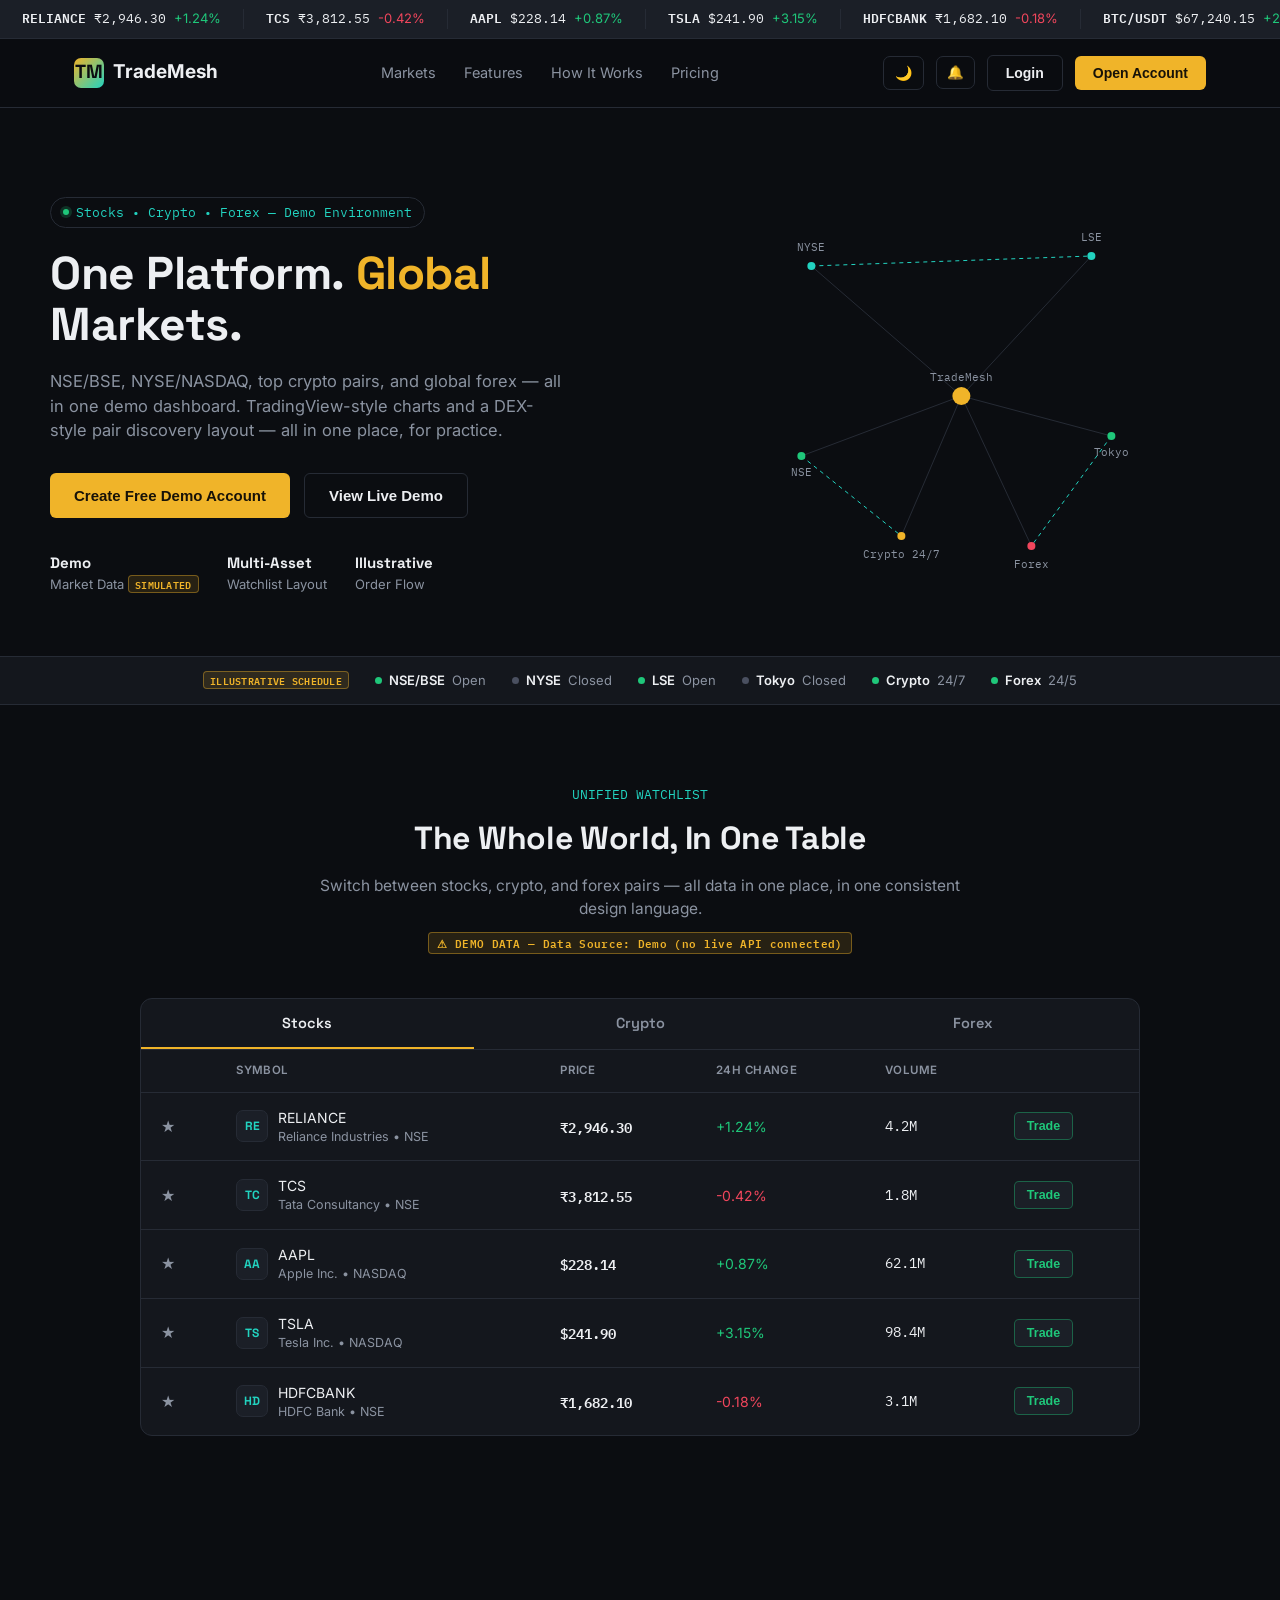
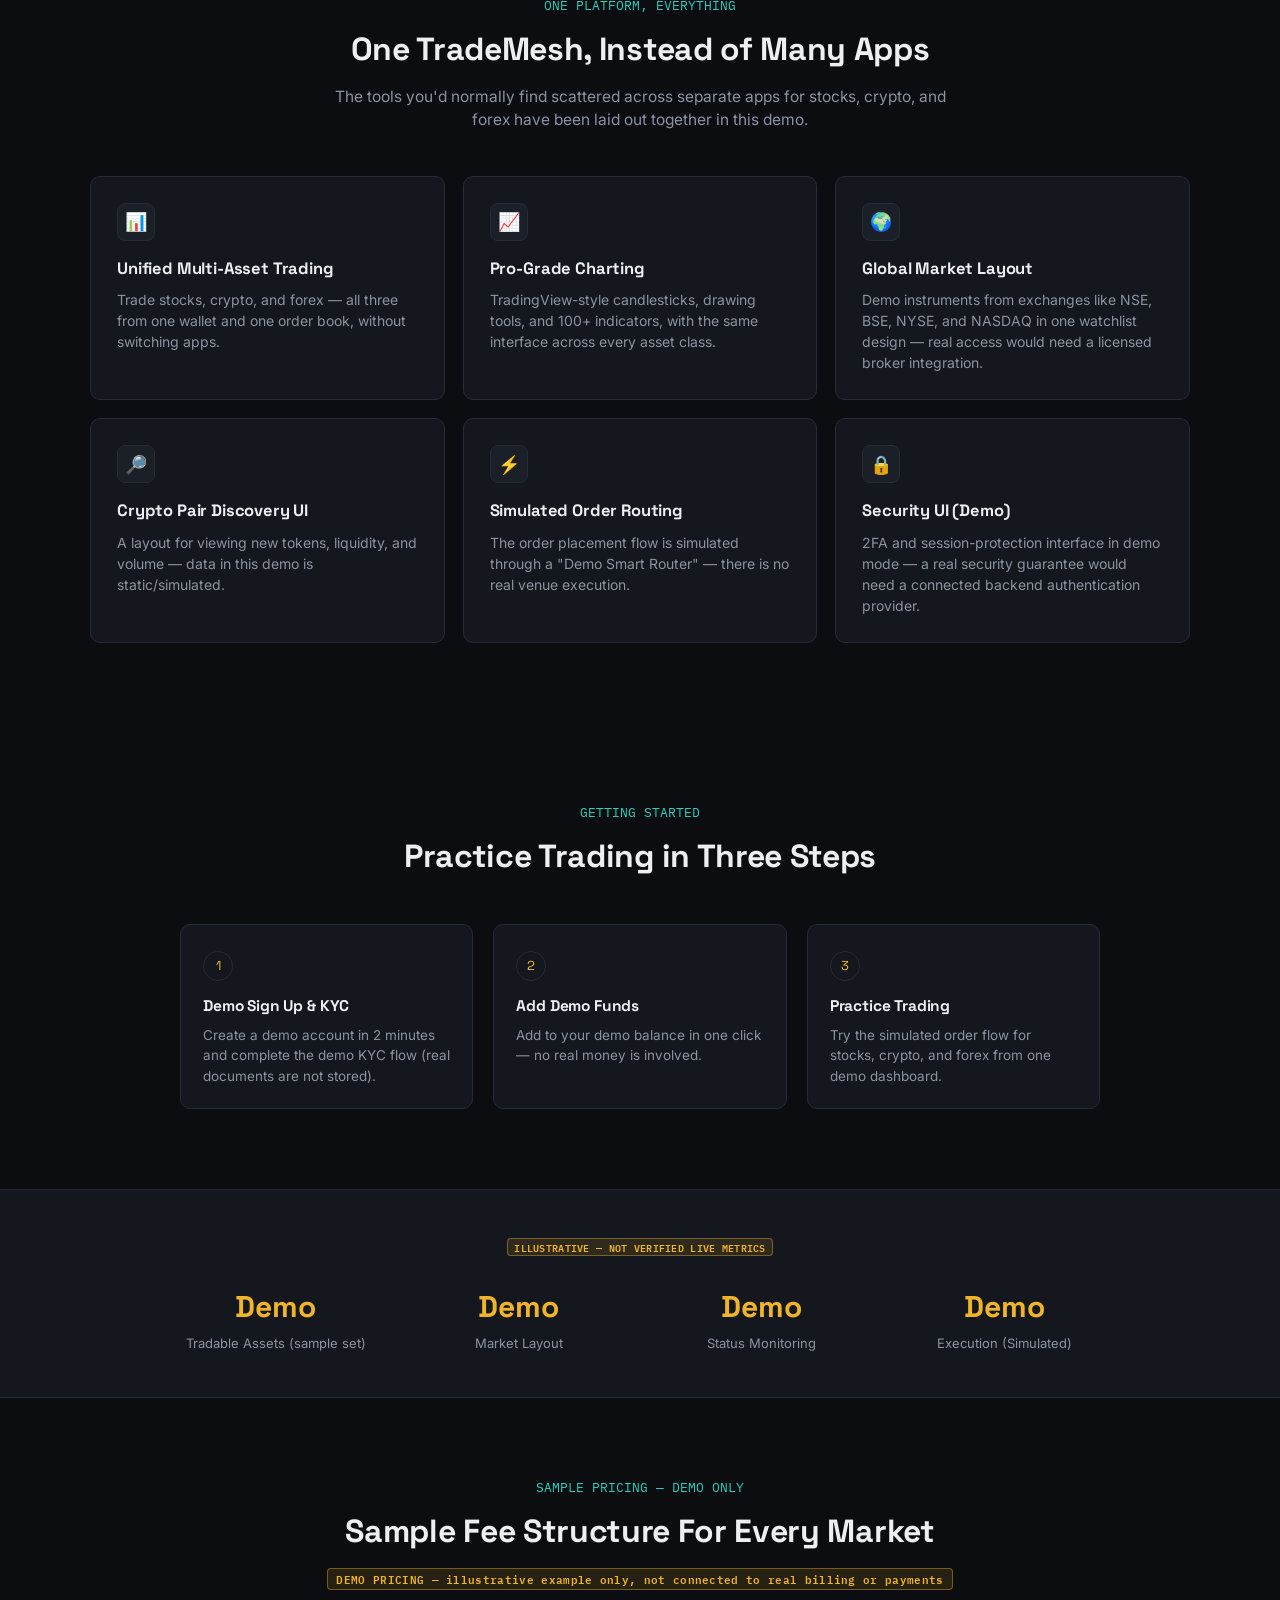
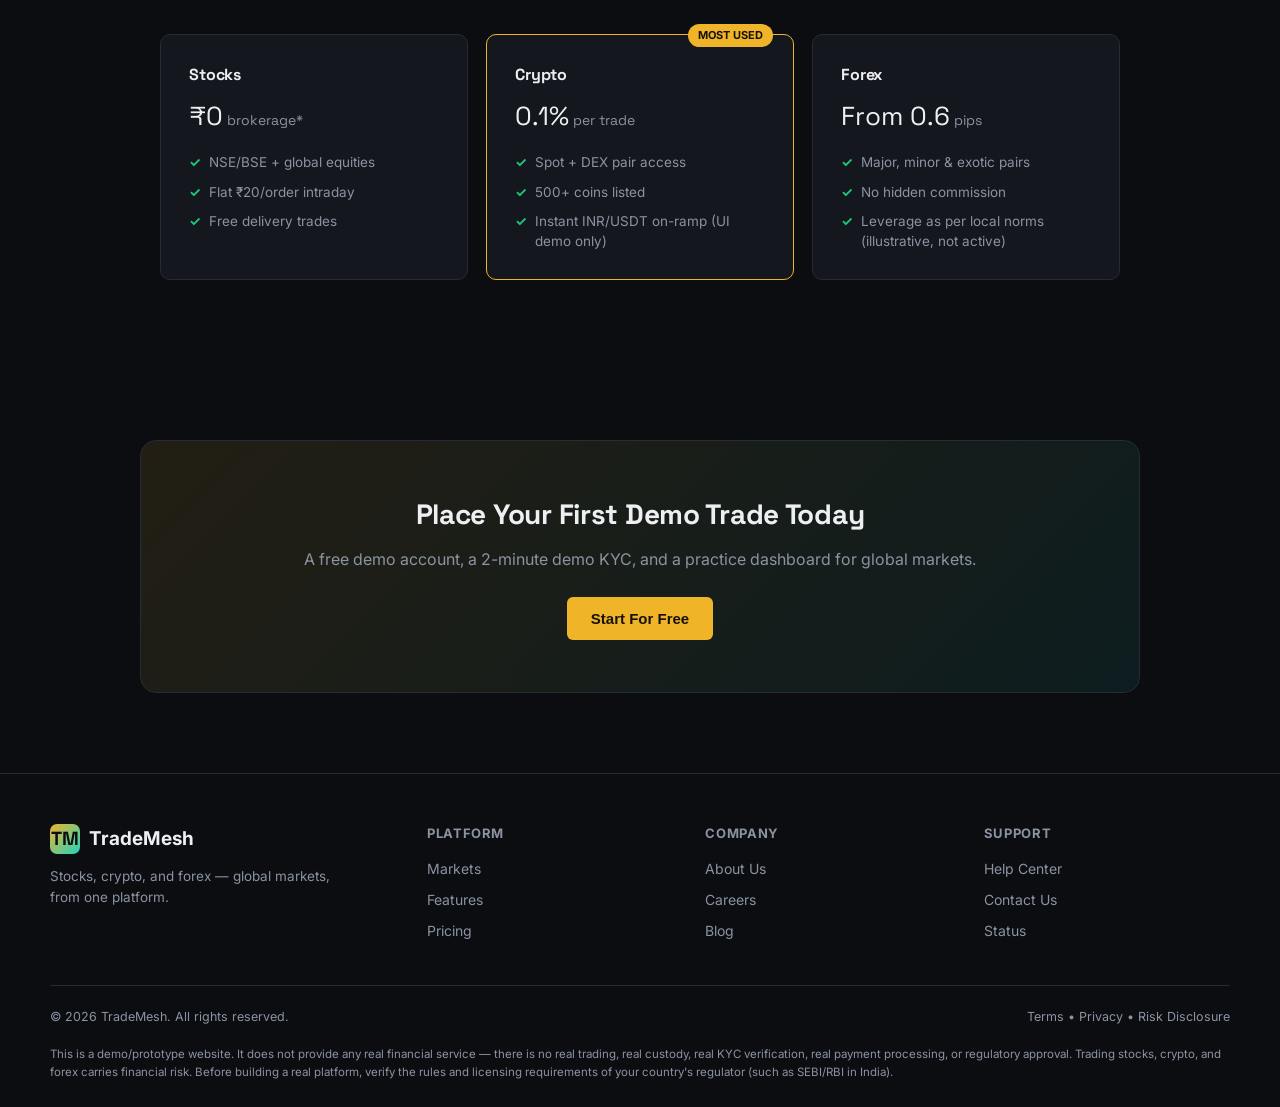
==== commit e97c681b: "Update index.html" ====
--- a/index.html
+++ b/index.html
@@ -3,6 +3,9 @@
 <head>
 <meta charset="UTF-8" />
 <meta name="viewport" content="width=device-width, initial-scale=1.0" />
+<meta name="description" content="TradeMesh — a unified stocks, crypto and forex trading UI demo. Simulated data and order flow only; no real trading, payments or brokerage." />
+<meta name="theme-color" content="#0B0D11" />
+<link rel="icon" href="data:image/svg+xml,%3Csvg xmlns='http://www.w3.org/2000/svg' viewBox='0 0 32 32'%3E%3Crect width='32' height='32' rx='7' fill='%230B0D11'/%3E%3Cdefs%3E%3ClinearGradient id='g' x1='0' y1='0' x2='32' y2='32'%3E%3Cstop offset='0' stop-color='%23F0B429'/%3E%3Cstop offset='1' stop-color='%2322D3C0'/%3E%3C/linearGradient%3E%3C/defs%3E%3Crect x='3' y='3' width='26' height='26' rx='6' fill='url(%23g)'/%3E%3Ctext x='16' y='22' font-family='Arial,Helvetica,sans-serif' font-size='14' font-weight='700' text-anchor='middle' fill='%230B0D11'%3ETM%3C/text%3E%3C/svg%3E" />
 <title>TradeMesh — One Platform, Global Markets</title>
 <style>
   @import url('https://fonts.googleapis.com/css2?family=Space+Grotesk:wght@500;600;700&family=Inter:wght@400;500;600&family=IBM+Plex+Mono:wght@400;500;600&display=swap');
@@ -93,7 +96,8 @@
   .btn-ghost:hover{border-color:var(--muted);}
   .btn-brand{background:var(--brand); color:#171208; border:none;}
   .btn-brand:hover{filter:brightness(1.08);}
-  .menu-toggle{display:none; background:none; border:none; color:var(--text); font-size:22px; cursor:pointer;}
+  .menu-toggle{display:none; background:none; border:none; color:var(--text); font-size:22px; cursor:pointer; transition:opacity .15s;}
+  .menu-toggle:hover{opacity:0.75;}
 
   /* ---- Hero ---- */
   .hero{
@@ -168,8 +172,9 @@
   .tab-btn{
     flex:1; padding:15px; text-align:center; background:none; border:none; cursor:pointer;
     color:var(--muted); font-family:'Space Grotesk'; font-weight:600; font-size:14.5px;
-    border-bottom:2px solid transparent;
-  }
+    border-bottom:2px solid transparent; transition:color .15s, border-color .15s;
+  }
+  .tab-btn:hover{color:var(--text);}
   .tab-btn.active{color:var(--text); border-bottom-color:var(--brand);}
   table{width:100%; border-collapse:collapse;}
   th{
@@ -279,6 +284,25 @@
     .hero h1{font-size:32px;}
     .menu-toggle{display:block;}
     .nav-cta .btn-ghost{display:none;}
+    section{padding:56px 20px;}
+    .hero{padding:56px 20px 40px;}
+  }
+
+  @media(max-width:480px){
+    nav{padding:13px 16px;}
+    .logo{font-size:17px;}
+    .hero h1{font-size:27px;}
+    .hero p{font-size:15px;}
+    .hero-ctas{flex-direction:column;}
+    .hero-ctas .btn{width:100%;}
+    .trust-row{gap:18px;}
+    .section-head h2{font-size:25px;}
+    .summary-grid{grid-template-columns:1fr 1fr;}
+    .doc-options{grid-template-columns:1fr; gap:8px;}
+    .wallet-actions{flex-direction:column;}
+    .footer-grid{grid-template-columns:1fr;}
+    .footer-bottom{flex-direction:column; align-items:flex-start;}
+    .cta-band{padding:36px 22px;}
   }
 
   /* ---- Demo badge ---- */
@@ -315,7 +339,8 @@
     color:var(--text); border-radius:6px; background:none; border:none; cursor:pointer;
   }
   .drawer a:hover, .drawer button:hover{background:var(--panel2);}
-  .drawer-close{align-self:flex-end; font-size:22px; color:var(--muted); background:none; border:none; cursor:pointer; padding:6px;}
+  .drawer-close{align-self:flex-end; font-size:22px; color:var(--muted); background:none; border:none; cursor:pointer; padding:6px; transition:color .15s;}
+  .drawer-close:hover{color:var(--text);}
   .drawer hr{border:none; border-top:1px solid var(--border); margin:8px 0;}
 
   /* ---- Modal ---- */
@@ -331,24 +356,27 @@
   .modal-wide{max-width:640px;}
   .modal-close{
     position:absolute; top:16px; right:16px; background:none; border:none;
-    color:var(--muted); font-size:20px; cursor:pointer; line-height:1;
-  }
+    color:var(--muted); font-size:20px; cursor:pointer; line-height:1; transition:color .15s;
+  }
+  .modal-close:hover{color:var(--text);}
   .modal h3{font-size:19px; margin-bottom:4px;}
   .modal .modal-sub{color:var(--muted); font-size:13px; margin-bottom:20px;}
   .field{margin-bottom:14px;}
   .field label{display:block; font-size:12.5px; color:var(--muted); margin-bottom:6px;}
-  .field input, .field select{
+  .field input, .field select, .field textarea{
     width:100%; padding:11px 12px; background:var(--panel2); border:1px solid var(--border);
     border-radius:6px; color:var(--text); font-size:14px; font-family:'Inter';
   }
-  .field input:focus, .field select:focus{outline:none; border-color:var(--brand2);}
+  .field textarea{resize:vertical; min-height:76px; line-height:1.5;}
+  .field input:focus, .field select:focus, .field textarea:focus{outline:none; border-color:var(--brand2);}
   .field-error{color:var(--loss); font-size:12px; margin-top:5px; display:none;}
-  .field.invalid input{border-color:var(--loss);}
+  .field.invalid input, .field.invalid select, .field.invalid textarea{border-color:var(--loss);}
   .field.invalid .field-error{display:block;}
   .field-row{display:flex; align-items:center; gap:8px; font-size:13px; color:var(--muted);}
   .field-row input{width:auto;}
   .modal-links{display:flex; justify-content:space-between; margin-top:16px; font-size:13px;}
-  .modal-links a, .modal-links button.link-btn{color:var(--brand2); background:none; border:none; cursor:pointer; font-size:13px;}
+  .modal-links a, .modal-links button.link-btn{color:var(--brand2); background:none; border:none; cursor:pointer; font-size:13px; transition:opacity .15s;}
+  .modal-links a:hover, .modal-links button.link-btn:hover{opacity:0.8;}
   .btn-full{width:100%; justify-content:center; display:flex; align-items:center; gap:8px;}
   .btn[disabled]{opacity:0.55; cursor:not-allowed;}
   .spinner{
@@ -374,7 +402,9 @@
   .doc-opt{
     border:1px solid var(--border); border-radius:8px; padding:12px 8px; text-align:center;
     cursor:pointer; font-size:12.5px; color:var(--muted); background:var(--panel2);
-  }
+    transition:border-color .15s, color .15s;
+  }
+  .doc-opt:hover{border-color:var(--brand2); color:var(--text);}
   .doc-opt.selected{border-color:var(--brand); color:var(--brand); background:rgba(240,180,41,0.08);}
   .kyc-status-badge{
     display:inline-flex; align-items:center; gap:6px; padding:6px 12px; border-radius:100px;
@@ -407,33 +437,40 @@
   .summary-card .lbl{color:var(--muted); font-size:12px; margin-bottom:8px;}
   .summary-card .val{font-family:'Space Grotesk'; font-size:21px;}
   .dash-tabs{display:flex; gap:6px; margin-bottom:18px; flex-wrap:wrap; border-bottom:1px solid var(--border);}
-  .dash-tab{padding:11px 16px; background:none; border:none; color:var(--muted); font-size:14px; font-weight:600; cursor:pointer; border-bottom:2px solid transparent; font-family:'Space Grotesk';}
+  .dash-tab{padding:11px 16px; background:none; border:none; color:var(--muted); font-size:14px; font-weight:600; cursor:pointer; border-bottom:2px solid transparent; font-family:'Space Grotesk'; transition:color .15s, border-color .15s;}
+  .dash-tab:hover{color:var(--text);}
   .dash-tab.active{color:var(--text); border-bottom-color:var(--brand);}
   .dash-panel{display:none;}
   .dash-panel.active{display:block;}
   .panel-box{background:var(--panel); border:1px solid var(--border); border-radius:10px; overflow:hidden;}
   .panel-box-head{display:flex; justify-content:space-between; align-items:center; padding:16px 20px; border-bottom:1px solid var(--border); flex-wrap:wrap; gap:10px;}
   .empty-state{padding:44px 20px; text-align:center; color:var(--muted); font-size:14px;}
-  .star-btn{background:none; border:none; cursor:pointer; font-size:16px; color:var(--muted);}
+  .star-btn{background:none; border:none; cursor:pointer; font-size:16px; color:var(--muted); transition:color .15s, transform .15s;}
+  .star-btn:hover{color:var(--brand); transform:scale(1.1);}
   .star-btn.active{color:var(--brand);}
   .trade-btn-sm{
     padding:6px 12px; font-size:12.5px; border-radius:5px; border:1px solid var(--border);
     background:var(--panel2); color:var(--text); cursor:pointer; font-weight:600; margin-right:5px;
-  }
+    transition:filter .15s, border-color .15s;
+  }
+  .trade-btn-sm:hover{filter:brightness(1.25);}
   .trade-btn-sm.buy{color:var(--gain); border-color:rgba(31,199,122,0.4);}
   .trade-btn-sm.sell{color:var(--loss); border-color:rgba(240,70,92,0.4);}
   .order-tabs{display:flex; gap:0; margin-bottom:16px; border:1px solid var(--border); border-radius:7px; overflow:hidden;}
-  .order-tab{flex:1; padding:10px; text-align:center; background:var(--panel2); border:none; color:var(--muted); font-weight:600; font-size:13.5px; cursor:pointer;}
+  .order-tab{flex:1; padding:10px; text-align:center; background:var(--panel2); border:none; color:var(--muted); font-weight:600; font-size:13.5px; cursor:pointer; transition:background .15s, color .15s;}
+  .order-tab:hover{color:var(--text);}
   .order-tab.buy-active{background:rgba(31,199,122,0.15); color:var(--gain);}
   .order-tab.sell-active{background:rgba(240,70,92,0.15); color:var(--loss);}
   .order-type-row{display:flex; gap:8px; margin-bottom:14px;}
-  .order-type-row button{flex:1; padding:8px; font-size:12.5px; border-radius:6px; border:1px solid var(--border); background:var(--panel2); color:var(--muted); cursor:pointer;}
+  .order-type-row button{flex:1; padding:8px; font-size:12.5px; border-radius:6px; border:1px solid var(--border); background:var(--panel2); color:var(--muted); cursor:pointer; transition:border-color .15s, color .15s;}
+  .order-type-row button:hover{color:var(--text);}
   .order-type-row button.active{border-color:var(--brand2); color:var(--text);}
   .order-summary{background:var(--panel2); border-radius:7px; padding:12px; font-size:13px; margin-bottom:14px;}
   .order-summary div{display:flex; justify-content:space-between; padding:3px 0; color:var(--muted);}
   .order-summary div b{color:var(--text); font-weight:600; font-family:'IBM Plex Mono';}
   .sparkline{display:block;}
-  .notif-bell{position:relative; background:none; border:1px solid var(--border); border-radius:7px; padding:8px 10px; cursor:pointer; color:var(--text);}
+  .notif-bell{position:relative; background:none; border:1px solid var(--border); border-radius:7px; padding:8px 10px; cursor:pointer; color:var(--text); transition:border-color .15s;}
+  .notif-bell:hover{border-color:var(--muted);}
   .notif-dot{position:absolute; top:5px; right:6px; width:7px; height:7px; border-radius:50%; background:var(--loss); display:none;}
   .notif-dot.show{display:block;}
   .notif-panel{
@@ -448,7 +485,8 @@
   .notif-item .t{font-weight:600; margin-bottom:2px;}
   .notif-item .s{color:var(--muted); font-size:11.5px;}
   .wallet-actions{display:flex; gap:10px; margin:16px 20px;}
-  .theme-toggle{background:none; border:1px solid var(--border); border-radius:7px; padding:8px 11px; cursor:pointer; color:var(--text); font-size:14px;}
+  .theme-toggle{background:none; border:1px solid var(--border); border-radius:7px; padding:8px 11px; cursor:pointer; color:var(--text); font-size:14px; transition:border-color .15s;}
+  .theme-toggle:hover{border-color:var(--muted);}
 
   body.light{
     --bg:#F5F6F8; --panel:#FFFFFF; --panel2:#F0F1F4; --border:#E2E5EA;
@@ -763,7 +801,7 @@
   <section id="how">
     <div class="section-head">
       <div class="section-tag">GETTING STARTED</div>
-      <h2>Live Trading in Three Steps</h2>
+      <h2>Practice Trading in Three Steps</h2>
     </div>
     <div class="steps">
       <div class="step"><div class="step-num">1</div><h4>Demo Sign Up &amp; KYC</h4><p>Create a demo account in 2 minutes and complete the demo KYC flow (real documents are not stored).</p></div>
@@ -786,9 +824,9 @@
   <!-- Fees -->
   <section id="fees">
     <div class="section-head">
-      <div class="section-tag">ILLUSTRATIVE FEES</div>
+      <div class="section-tag">SAMPLE PRICING — DEMO ONLY</div>
       <h2>Sample Fee Structure For Every Market</h2>
-      <p><span class="demo-badge">DEMO PRICING — no actual billing backend connected</span></p>
+      <p><span class="demo-badge">DEMO PRICING — illustrative example only, not connected to real billing or payments</span></p>
     </div>
     <div class="fees-grid">
       <div class="fee-card">
@@ -807,7 +845,7 @@
         <ul>
           <li>Spot + DEX pair access</li>
           <li>500+ coins listed</li>
-          <li>Instant INR/USDT on-ramp</li>
+          <li>Instant INR/USDT on-ramp (UI demo only)</li>
         </ul>
       </div>
       <div class="fee-card">
@@ -816,7 +854,7 @@
         <ul>
           <li>Major, minor &amp; exotic pairs</li>
           <li>No hidden commission</li>
-          <li>Leverage as per local norms</li>
+          <li>Leverage as per local norms (illustrative, not active)</li>
         </ul>
       </div>
     </div>
@@ -1288,9 +1326,6 @@
 }
 function exitDashboard(){
   state.loggedIn = false;
-  document.querySelectorAll('.dash-hidden').forEach(el=>{
-    if(el.id!=='dashboardSection' && el.id!=='dashLinkDesktop' && el.id!=='dashLinkMobile' && el.id!=='notifWrap' && el.id!=='logoutBtnDesktop' && el.id!=='logoutBtnMobile') return;
-  });
   document.getElementById('dashboardSection').classList.add('dash-hidden');
   document.getElementById('dashLinkDesktop').classList.add('dash-hidden');
   document.getElementById('dashLinkMobile').classList.add('dash-hidden');
@@ -1608,7 +1643,7 @@
     <form id="contactForm">
       <div class="field"><label>Name</label><input type="text" id="cName" required></div>
       <div class="field"><label>Email</label><input type="email" id="cEmail" required></div>
-      <div class="field"><label>Message</label><input type="text" id="cMsg" required></div>
+      <div class="field"><label>Message</label><textarea id="cMsg" rows="4" required></textarea></div>
       <button type="submit" class="btn btn-brand btn-full">Send (Demo)</button>
     </form>`);
   setTimeout(()=>{
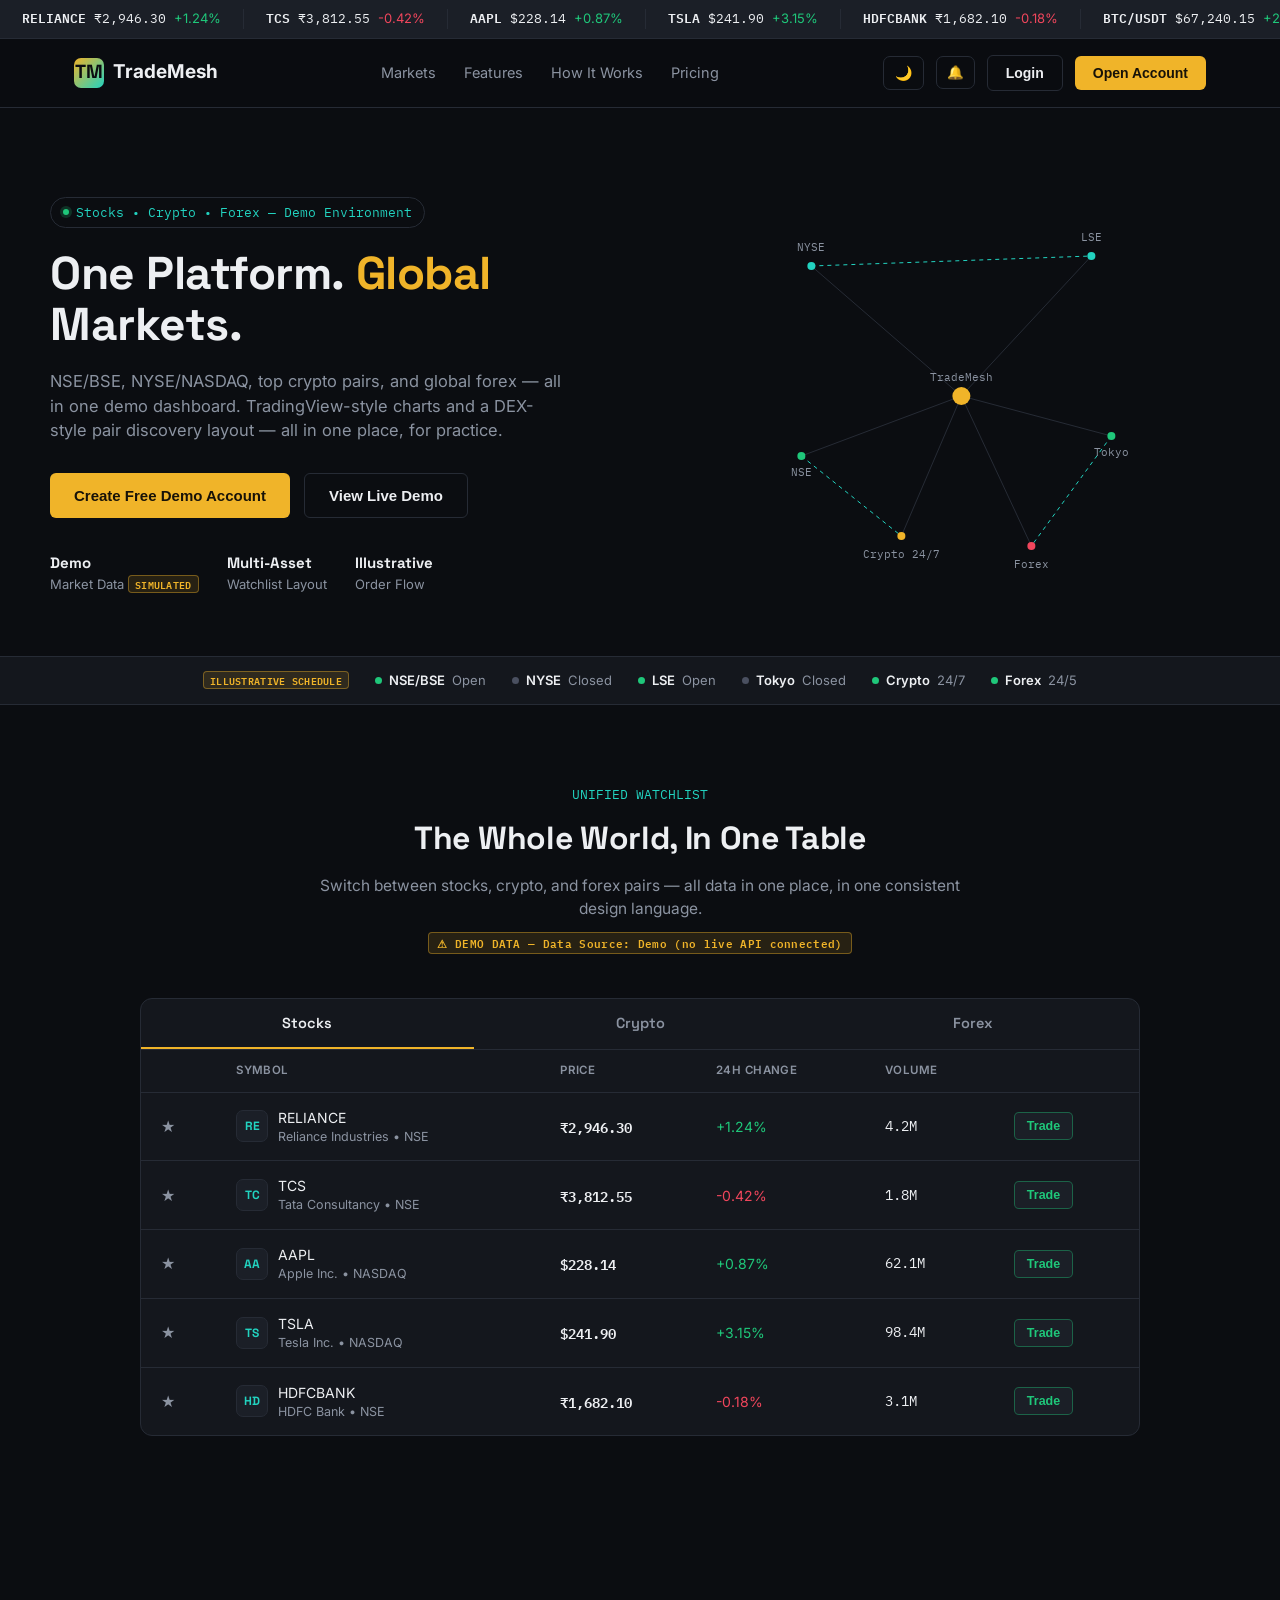
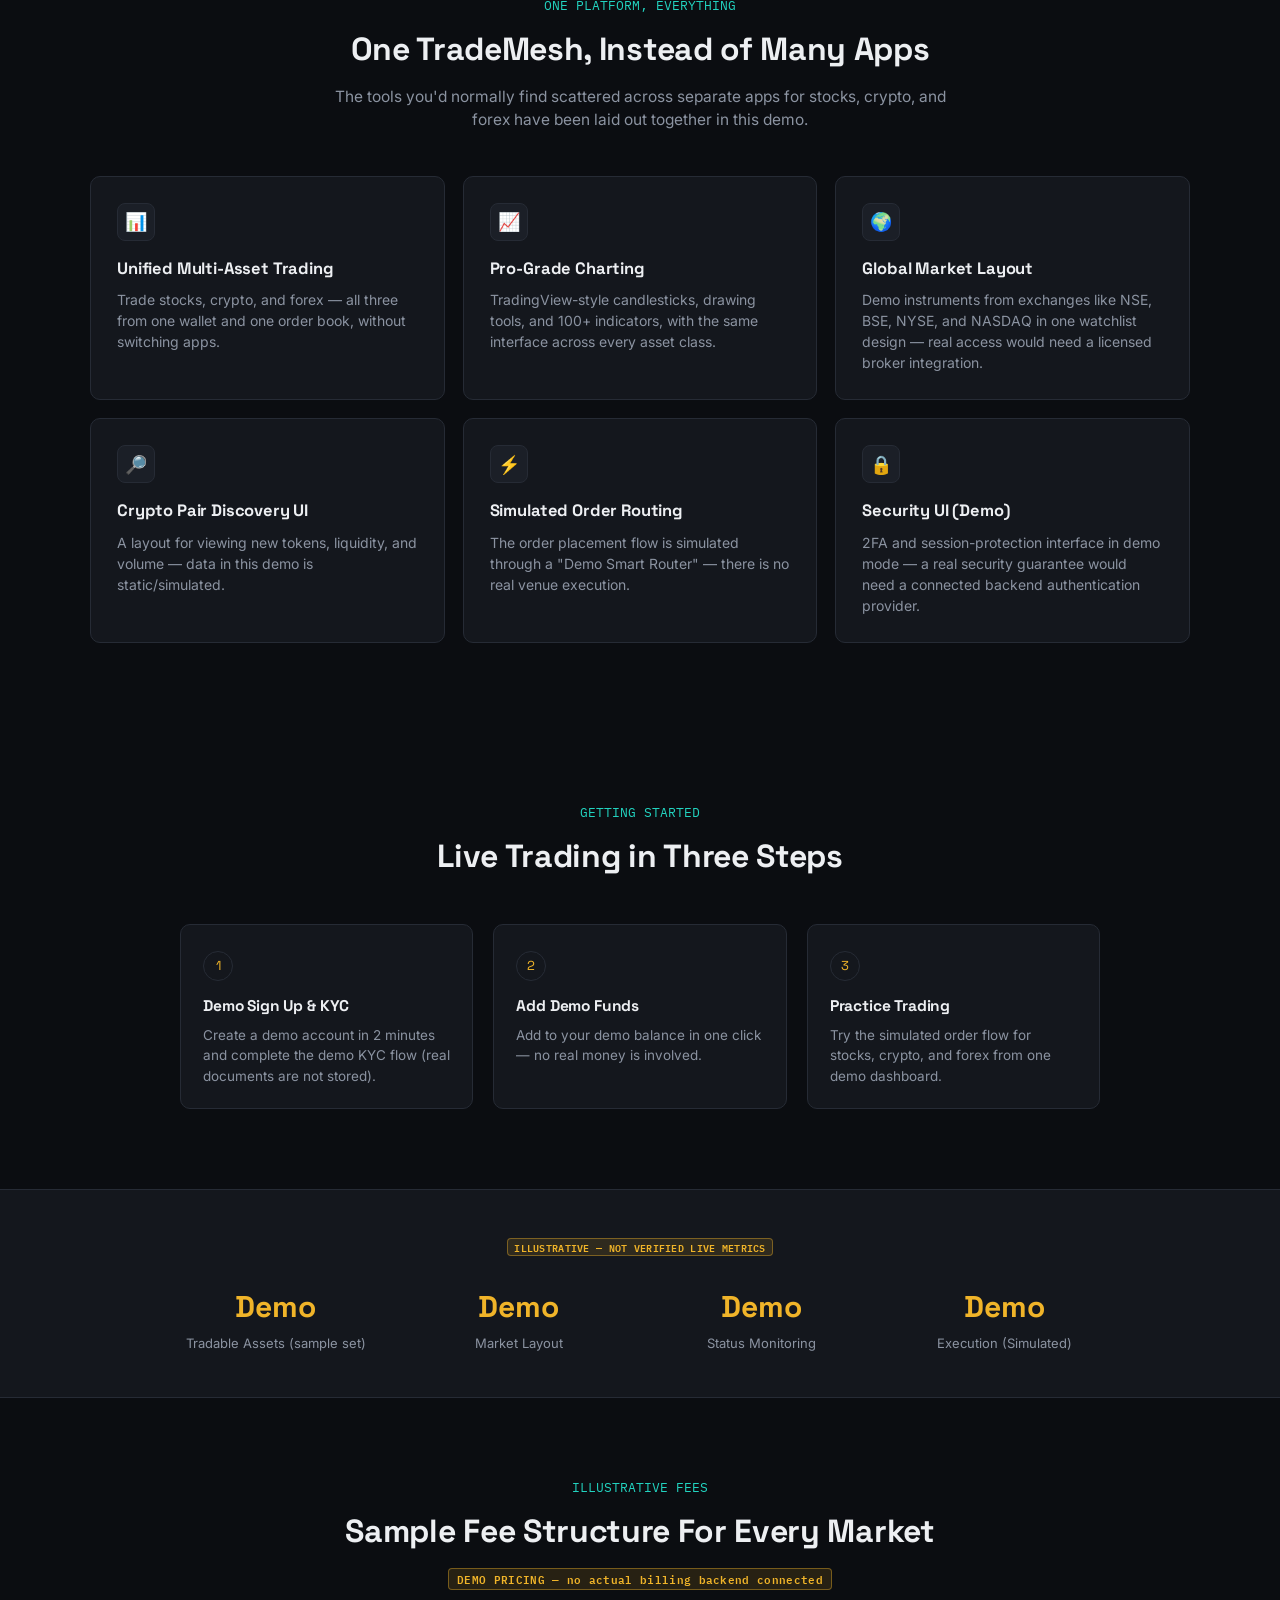
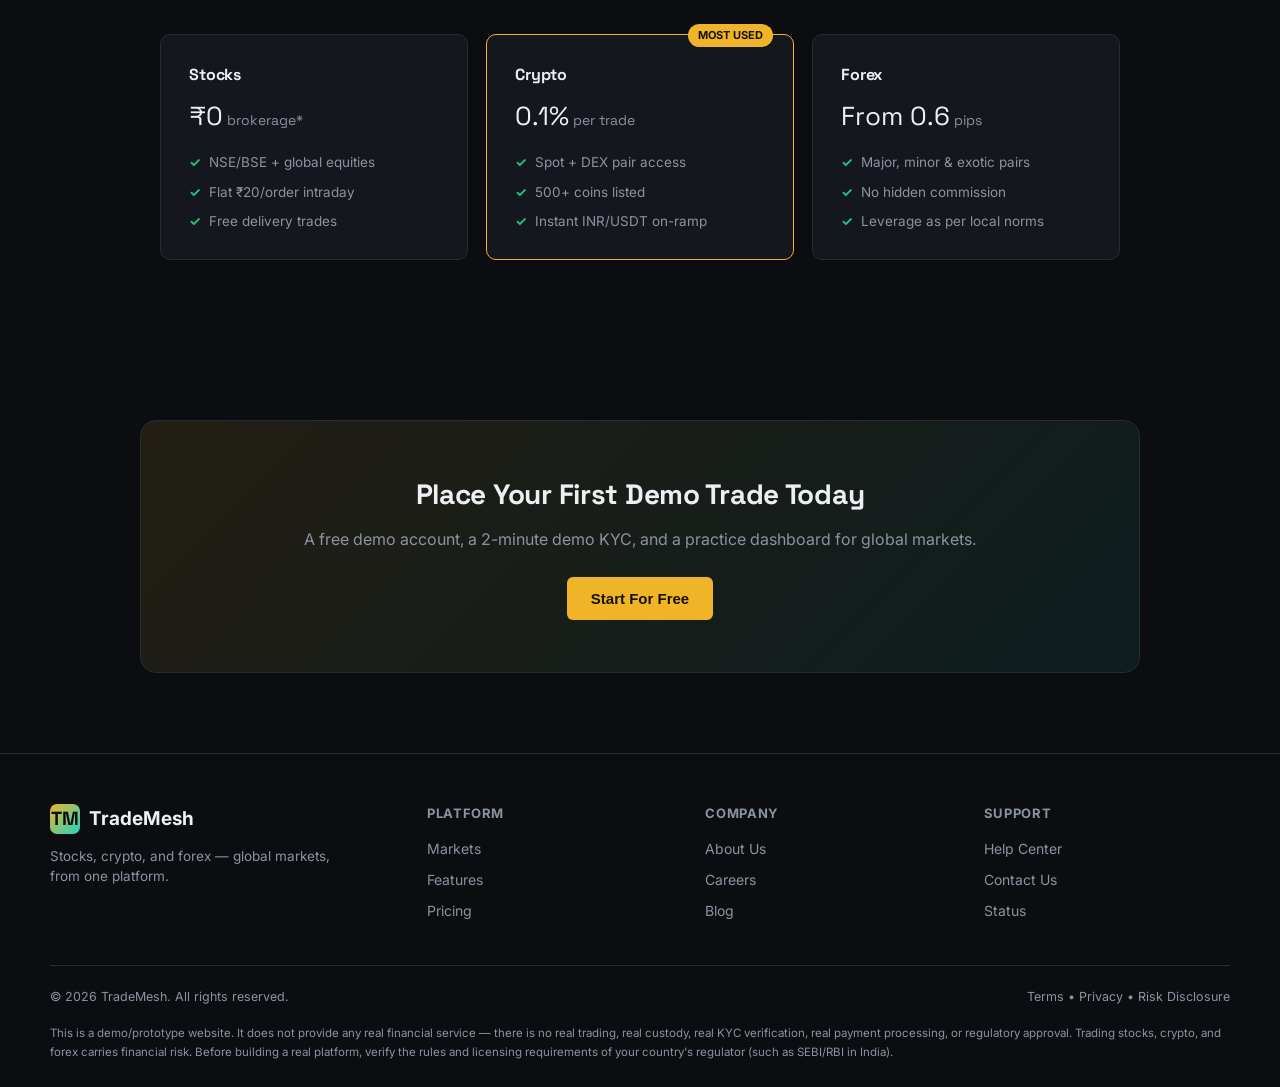
==== commit 2e5cbf23: "Add files via upload" ====
--- a/index.html
+++ b/index.html
@@ -7,504 +7,7 @@
 <meta name="theme-color" content="#0B0D11" />
 <link rel="icon" href="data:image/svg+xml,%3Csvg xmlns='http://www.w3.org/2000/svg' viewBox='0 0 32 32'%3E%3Crect width='32' height='32' rx='7' fill='%230B0D11'/%3E%3Cdefs%3E%3ClinearGradient id='g' x1='0' y1='0' x2='32' y2='32'%3E%3Cstop offset='0' stop-color='%23F0B429'/%3E%3Cstop offset='1' stop-color='%2322D3C0'/%3E%3C/linearGradient%3E%3C/defs%3E%3Crect x='3' y='3' width='26' height='26' rx='6' fill='url(%23g)'/%3E%3Ctext x='16' y='22' font-family='Arial,Helvetica,sans-serif' font-size='14' font-weight='700' text-anchor='middle' fill='%230B0D11'%3ETM%3C/text%3E%3C/svg%3E" />
 <title>TradeMesh — One Platform, Global Markets</title>
-<style>
-  @import url('https://fonts.googleapis.com/css2?family=Space+Grotesk:wght@500;600;700&family=Inter:wght@400;500;600&family=IBM+Plex+Mono:wght@400;500;600&display=swap');
-
-  :root{
-    --bg:#0B0D11;
-    --panel:#14171D;
-    --panel2:#1B1F27;
-    --border:#262B35;
-    --text:#EDEFF2;
-    --muted:#8B93A1;
-    --brand:#F0B429;
-    --brand2:#22D3C0;
-    --gain:#1FC77A;
-    --loss:#F0465C;
-    --radius:8px;
-  }
-  *{box-sizing:border-box; margin:0; padding:0;}
-  html{scroll-behavior:smooth;}
-  body{
-    background:var(--bg);
-    color:var(--text);
-    font-family:'Inter', sans-serif;
-    line-height:1.5;
-    overflow-x:hidden;
-  }
-  h1,h2,h3,h4{font-family:'Space Grotesk', sans-serif; letter-spacing:-0.01em;}
-  .mono{font-family:'IBM Plex Mono', monospace;}
-  a{color:inherit; text-decoration:none;}
-  .wrap{max-width:1180px; margin:0 auto; padding:0 24px;}
-  .gain{color:var(--gain);}
-  .loss{color:var(--loss);}
-
-  /* ---- Ticker marquee ---- */
-  .ticker-bar{
-    background:var(--panel2);
-    border-bottom:1px solid var(--border);
-    overflow:hidden;
-    white-space:nowrap;
-    position:relative;
-  }
-  .ticker-track{
-    display:inline-flex;
-    animation:scroll 38s linear infinite;
-    padding:9px 0;
-  }
-  .ticker-item{
-    display:inline-flex;
-    align-items:center;
-    gap:8px;
-    padding:0 22px;
-    font-size:13px;
-    border-right:1px solid var(--border);
-  }
-  .ticker-item .sym{font-family:'IBM Plex Mono', monospace; color:var(--text); font-weight:600;}
-  @keyframes scroll{
-    0%{transform:translateX(0);}
-    100%{transform:translateX(-50%);}
-  }
-
-  /* ---- Header ---- */
-  header{
-    position:sticky; top:0; z-index:50;
-    background:rgba(11,13,17,0.9);
-    backdrop-filter:blur(10px);
-    border-bottom:1px solid var(--border);
-  }
-  nav{
-    display:flex; align-items:center; justify-content:space-between;
-    padding:16px 24px;
-    max-width:1180px; margin:0 auto;
-  }
-  .logo{display:flex; align-items:center; gap:9px; font-size:19px; font-weight:700;}
-  .logo-mark{
-    width:30px; height:30px; border-radius:7px;
-    background:linear-gradient(135deg, var(--brand), var(--brand2));
-    display:flex; align-items:center; justify-content:center;
-    color:#0B0D11; font-weight:700; font-family:'Space Grotesk';
-  }
-  .nav-links{display:flex; gap:28px; font-size:14.5px; color:var(--muted);}
-  .nav-links a:hover{color:var(--text);}
-  .nav-cta{display:flex; gap:12px; align-items:center;}
-  .btn{
-    padding:9px 18px; border-radius:6px; font-size:14px; font-weight:600;
-    border:1px solid var(--border); cursor:pointer; transition:all .15s;
-  }
-  .btn-ghost{background:transparent; color:var(--text);}
-  .btn-ghost:hover{border-color:var(--muted);}
-  .btn-brand{background:var(--brand); color:#171208; border:none;}
-  .btn-brand:hover{filter:brightness(1.08);}
-  .menu-toggle{display:none; background:none; border:none; color:var(--text); font-size:22px; cursor:pointer; transition:opacity .15s;}
-  .menu-toggle:hover{opacity:0.75;}
-
-  /* ---- Hero ---- */
-  .hero{
-    padding:88px 24px 60px;
-    position:relative;
-    overflow:hidden;
-  }
-  .hero-grid{
-    max-width:1180px; margin:0 auto;
-    display:grid; grid-template-columns:1.05fr 0.95fr; gap:50px; align-items:center;
-  }
-  .eyebrow{
-    display:inline-flex; align-items:center; gap:7px;
-    font-size:12.5px; color:var(--brand2); font-family:'IBM Plex Mono';
-    border:1px solid var(--border); padding:5px 12px; border-radius:100px;
-    margin-bottom:20px;
-  }
-  .dot-live{width:6px; height:6px; border-radius:50%; background:var(--gain); box-shadow:0 0 0 3px rgba(31,199,122,0.2);}
-  .hero h1{font-size:46px; line-height:1.12; margin-bottom:18px;}
-  .hero h1 span{color:var(--brand);}
-  .hero p{color:var(--muted); font-size:16.5px; max-width:520px; margin-bottom:30px;}
-  .hero-ctas{display:flex; gap:14px; margin-bottom:34px;}
-  .btn-lg{padding:13px 24px; font-size:15px;}
-  .trust-row{display:flex; gap:28px; color:var(--muted); font-size:13px; flex-wrap:wrap;}
-  .trust-row b{color:var(--text); font-family:'Space Grotesk'; font-size:15px; display:block;}
-
-  /* Mesh graphic */
-  .mesh{position:relative; height:400px;}
-  .mesh svg{width:100%; height:100%;}
-  .node-label{
-    font-family:'IBM Plex Mono'; font-size:10.5px; fill:var(--muted);
-  }
-  .node-pulse{animation:pulse 2.2s ease-in-out infinite;}
-  @keyframes pulse{
-    0%,100%{opacity:1; r:4;}
-    50%{opacity:0.4; r:6.5;}
-  }
-  .mesh-line{stroke:var(--border); stroke-width:1;}
-  .mesh-line-active{stroke:var(--brand2); stroke-width:1; stroke-dasharray:4 4; animation:dash 20s linear infinite;}
-  @keyframes dash{to{stroke-dashoffset:-200;}}
-
-  /* ---- Session strip ---- */
-  .sessions{
-    border-top:1px solid var(--border); border-bottom:1px solid var(--border);
-    background:var(--panel);
-    padding:14px 24px;
-  }
-  .sessions-row{
-    max-width:1180px; margin:0 auto;
-    display:flex; gap:26px; flex-wrap:wrap; align-items:center; justify-content:center;
-    font-size:13px; color:var(--muted);
-  }
-  .session-chip{display:flex; align-items:center; gap:7px;}
-  .session-chip .sd{width:7px; height:7px; border-radius:50%;}
-  .sd-open{background:var(--gain);}
-  .sd-closed{background:#4A5060;}
-  .session-chip b{color:var(--text); font-weight:600;}
-
-  /* ---- Section shared ---- */
-  section{padding:80px 24px;}
-  .section-head{max-width:640px; margin:0 auto 44px; text-align:center;}
-  .section-tag{font-family:'IBM Plex Mono'; font-size:12.5px; color:var(--brand2); margin-bottom:10px;}
-  .section-head h2{font-size:32px; margin-bottom:12px;}
-  .section-head p{color:var(--muted); font-size:15.5px;}
-
-  /* ---- Markets tabs ---- */
-  .market-panel{
-    max-width:1000px; margin:0 auto;
-    background:var(--panel); border:1px solid var(--border); border-radius:12px; overflow:hidden;
-  }
-  .tabs{display:flex; border-bottom:1px solid var(--border);}
-  .tab-btn{
-    flex:1; padding:15px; text-align:center; background:none; border:none; cursor:pointer;
-    color:var(--muted); font-family:'Space Grotesk'; font-weight:600; font-size:14.5px;
-    border-bottom:2px solid transparent; transition:color .15s, border-color .15s;
-  }
-  .tab-btn:hover{color:var(--text);}
-  .tab-btn.active{color:var(--text); border-bottom-color:var(--brand);}
-  table{width:100%; border-collapse:collapse;}
-  th{
-    text-align:left; padding:12px 20px; font-size:11.5px; text-transform:uppercase;
-    letter-spacing:0.04em; color:var(--muted); font-weight:600; border-bottom:1px solid var(--border);
-  }
-  td{padding:14px 20px; border-bottom:1px solid var(--border); font-size:14px;}
-  tr:last-child td{border-bottom:none;}
-  .sym-cell{display:flex; align-items:center; gap:10px;}
-  .sym-badge{
-    width:32px; height:32px; border-radius:7px; background:var(--panel2);
-    display:flex; align-items:center; justify-content:center; font-size:12px; font-weight:700;
-    font-family:'Space Grotesk'; color:var(--brand2); border:1px solid var(--border);
-  }
-  .sym-name{color:var(--muted); font-size:12.5px;}
-  .price-cell{font-family:'IBM Plex Mono'; font-weight:600;}
-  .market-panels{display:none;}
-  .market-panels.active{display:block;}
-
-  /* ---- Features ---- */
-  .features-grid{
-    max-width:1100px; margin:0 auto;
-    display:grid; grid-template-columns:repeat(3, 1fr); gap:18px;
-  }
-  .feature-card{
-    background:var(--panel); border:1px solid var(--border); border-radius:10px;
-    padding:26px; transition:border-color .15s;
-  }
-  .feature-card:hover{border-color:var(--brand2);}
-  .feature-icon{
-    width:38px; height:38px; border-radius:8px; margin-bottom:16px;
-    display:flex; align-items:center; justify-content:center; font-size:18px;
-    background:var(--panel2); border:1px solid var(--border);
-  }
-  .feature-card h3{font-size:16.5px; margin-bottom:8px;}
-  .feature-card p{color:var(--muted); font-size:14px;}
-
-  /* ---- How it works ---- */
-  .steps{max-width:920px; margin:0 auto; display:grid; grid-template-columns:repeat(3,1fr); gap:20px;}
-  .step{position:relative; padding:26px 22px 22px; background:var(--panel); border:1px solid var(--border); border-radius:10px;}
-  .step-num{
-    font-family:'Space Grotesk'; font-size:13px; color:var(--brand);
-    border:1px solid var(--border); width:30px; height:30px; border-radius:50%;
-    display:flex; align-items:center; justify-content:center; margin-bottom:14px;
-  }
-  .step h4{font-size:15.5px; margin-bottom:7px;}
-  .step p{color:var(--muted); font-size:13.5px;}
-
-  /* ---- Stats ---- */
-  .stats-band{background:var(--panel); border-top:1px solid var(--border); border-bottom:1px solid var(--border);}
-  .stats-row{
-    max-width:1000px; margin:0 auto; padding:44px 24px;
-    display:grid; grid-template-columns:repeat(4,1fr); gap:20px; text-align:center;
-  }
-  .stat-num{font-family:'Space Grotesk'; font-size:30px; color:var(--brand); font-weight:700;}
-  .stat-label{color:var(--muted); font-size:13px; margin-top:5px;}
-
-  /* ---- Pricing / fees ---- */
-  .fees-grid{max-width:960px; margin:0 auto; display:grid; grid-template-columns:repeat(3,1fr); gap:18px;}
-  .fee-card{background:var(--panel); border:1px solid var(--border); border-radius:10px; padding:28px;}
-  .fee-card.highlight{border-color:var(--brand); position:relative;}
-  .fee-badge{
-    position:absolute; top:-11px; right:20px; background:var(--brand); color:#171208;
-    font-size:11px; font-weight:700; padding:3px 10px; border-radius:100px;
-  }
-  .fee-card h3{font-size:16px; margin-bottom:6px;}
-  .fee-card .fee-value{font-family:'Space Grotesk'; font-size:26px; margin:10px 0; color:var(--text);}
-  .fee-card ul{list-style:none; margin-top:16px; display:flex; flex-direction:column; gap:9px;}
-  .fee-card li{color:var(--muted); font-size:13.5px; display:flex; gap:8px;}
-  .fee-card li::before{content:"✓"; color:var(--gain); font-weight:700;}
-
-  /* ---- CTA band ---- */
-  .cta-band{
-    max-width:1000px; margin:0 auto; padding:52px 40px; border-radius:16px;
-    background:linear-gradient(135deg, rgba(240,180,41,0.1), rgba(34,211,192,0.08));
-    border:1px solid var(--border);
-    text-align:center;
-  }
-  .cta-band h2{font-size:28px; margin-bottom:12px;}
-  .cta-band p{color:var(--muted); margin-bottom:26px;}
-
-  /* ---- Footer ---- */
-  footer{border-top:1px solid var(--border); padding:50px 24px 26px;}
-  .footer-grid{
-    max-width:1180px; margin:0 auto; display:grid; grid-template-columns:1.4fr repeat(3,1fr); gap:32px;
-    padding-bottom:34px;
-  }
-  .footer-grid h5{font-size:13px; color:var(--muted); text-transform:uppercase; letter-spacing:0.05em; margin-bottom:14px;}
-  .footer-grid a{display:block; color:var(--muted); font-size:14px; margin-bottom:10px;}
-  .footer-grid a:hover{color:var(--text);}
-  .footer-bottom{
-    max-width:1180px; margin:0 auto; padding-top:22px; border-top:1px solid var(--border);
-    display:flex; justify-content:space-between; flex-wrap:wrap; gap:12px;
-    color:var(--muted); font-size:12.5px;
-  }
-  .disclaimer{
-    max-width:1180px; margin:18px auto 0; color:var(--muted); font-size:11.5px; line-height:1.6;
-  }
-
-  @media(max-width:860px){
-    .hero-grid{grid-template-columns:1fr;}
-    .mesh{height:280px;}
-    .nav-links{display:none;}
-    .features-grid, .steps, .fees-grid{grid-template-columns:1fr;}
-    .stats-row{grid-template-columns:repeat(2,1fr);}
-    .footer-grid{grid-template-columns:1fr 1fr;}
-    .hero h1{font-size:32px;}
-    .menu-toggle{display:block;}
-    .nav-cta .btn-ghost{display:none;}
-    section{padding:56px 20px;}
-    .hero{padding:56px 20px 40px;}
-  }
-
-  @media(max-width:480px){
-    nav{padding:13px 16px;}
-    .logo{font-size:17px;}
-    .hero h1{font-size:27px;}
-    .hero p{font-size:15px;}
-    .hero-ctas{flex-direction:column;}
-    .hero-ctas .btn{width:100%;}
-    .trust-row{gap:18px;}
-    .section-head h2{font-size:25px;}
-    .summary-grid{grid-template-columns:1fr 1fr;}
-    .doc-options{grid-template-columns:1fr; gap:8px;}
-    .wallet-actions{flex-direction:column;}
-    .footer-grid{grid-template-columns:1fr;}
-    .footer-bottom{flex-direction:column; align-items:flex-start;}
-    .cta-band{padding:36px 22px;}
-  }
-
-  /* ---- Demo badge ---- */
-  .demo-badge{
-    display:inline-flex; align-items:center; gap:5px;
-    font-family:'IBM Plex Mono'; font-size:10.5px; font-weight:600;
-    color:var(--brand); background:rgba(240,180,41,0.12);
-    border:1px solid rgba(240,180,41,0.4); border-radius:4px;
-    padding:2px 8px; letter-spacing:0.03em; white-space:nowrap;
-  }
-  .demo-badge.sm{font-size:9.5px; padding:1px 6px;}
-  .demo-banner{
-    background:rgba(240,180,41,0.08); border:1px solid rgba(240,180,41,0.3);
-    border-radius:8px; padding:12px 16px; font-size:13px; color:var(--brand);
-    display:flex; align-items:center; gap:9px; max-width:1180px; margin:14px auto 0;
-  }
-
-  /* ---- Mobile drawer ---- */
-  .menu-toggle{position:relative; z-index:70;}
-  .drawer-overlay{
-    position:fixed; inset:0; background:rgba(0,0,0,0.55); z-index:60;
-    opacity:0; pointer-events:none; transition:opacity .2s;
-  }
-  .drawer-overlay.open{opacity:1; pointer-events:auto;}
-  .drawer{
-    position:fixed; top:0; right:0; height:100%; width:78%; max-width:300px;
-    background:var(--panel); border-left:1px solid var(--border); z-index:65;
-    transform:translateX(100%); transition:transform .25s ease; padding:20px;
-    display:flex; flex-direction:column; gap:6px;
-  }
-  .drawer.open{transform:translateX(0);}
-  .drawer a, .drawer button{
-    display:block; width:100%; text-align:left; padding:13px 10px; font-size:15px;
-    color:var(--text); border-radius:6px; background:none; border:none; cursor:pointer;
-  }
-  .drawer a:hover, .drawer button:hover{background:var(--panel2);}
-  .drawer-close{align-self:flex-end; font-size:22px; color:var(--muted); background:none; border:none; cursor:pointer; padding:6px; transition:color .15s;}
-  .drawer-close:hover{color:var(--text);}
-  .drawer hr{border:none; border-top:1px solid var(--border); margin:8px 0;}
-
-  /* ---- Modal ---- */
-  .modal-overlay{
-    position:fixed; inset:0; background:rgba(0,0,0,0.6); z-index:100;
-    display:none; align-items:flex-start; justify-content:center; padding:40px 16px; overflow-y:auto;
-  }
-  .modal-overlay.open{display:flex;}
-  .modal{
-    background:var(--panel); border:1px solid var(--border); border-radius:12px;
-    width:100%; max-width:420px; padding:26px; position:relative;
-  }
-  .modal-wide{max-width:640px;}
-  .modal-close{
-    position:absolute; top:16px; right:16px; background:none; border:none;
-    color:var(--muted); font-size:20px; cursor:pointer; line-height:1; transition:color .15s;
-  }
-  .modal-close:hover{color:var(--text);}
-  .modal h3{font-size:19px; margin-bottom:4px;}
-  .modal .modal-sub{color:var(--muted); font-size:13px; margin-bottom:20px;}
-  .field{margin-bottom:14px;}
-  .field label{display:block; font-size:12.5px; color:var(--muted); margin-bottom:6px;}
-  .field input, .field select, .field textarea{
-    width:100%; padding:11px 12px; background:var(--panel2); border:1px solid var(--border);
-    border-radius:6px; color:var(--text); font-size:14px; font-family:'Inter';
-  }
-  .field textarea{resize:vertical; min-height:76px; line-height:1.5;}
-  .field input:focus, .field select:focus, .field textarea:focus{outline:none; border-color:var(--brand2);}
-  .field-error{color:var(--loss); font-size:12px; margin-top:5px; display:none;}
-  .field.invalid input, .field.invalid select, .field.invalid textarea{border-color:var(--loss);}
-  .field.invalid .field-error{display:block;}
-  .field-row{display:flex; align-items:center; gap:8px; font-size:13px; color:var(--muted);}
-  .field-row input{width:auto;}
-  .modal-links{display:flex; justify-content:space-between; margin-top:16px; font-size:13px;}
-  .modal-links a, .modal-links button.link-btn{color:var(--brand2); background:none; border:none; cursor:pointer; font-size:13px; transition:opacity .15s;}
-  .modal-links a:hover, .modal-links button.link-btn:hover{opacity:0.8;}
-  .btn-full{width:100%; justify-content:center; display:flex; align-items:center; gap:8px;}
-  .btn[disabled]{opacity:0.55; cursor:not-allowed;}
-  .spinner{
-    width:15px; height:15px; border:2px solid rgba(0,0,0,0.25); border-top-color:#171208;
-    border-radius:50%; animation:spin .6s linear infinite; display:none;
-  }
-  .btn.loading .spinner{display:inline-block;}
-  .btn.loading .btn-label{opacity:0.7;}
-  @keyframes spin{to{transform:rotate(360deg);}}
-  .form-alert{
-    font-size:13px; padding:10px 12px; border-radius:6px; margin-bottom:14px; display:none;
-  }
-  .form-alert.show{display:block;}
-  .form-alert.error{background:rgba(240,70,92,0.1); border:1px solid rgba(240,70,92,0.35); color:var(--loss);}
-  .form-alert.success{background:rgba(31,199,122,0.1); border:1px solid rgba(31,199,122,0.35); color:var(--gain);}
-
-  /* ---- KYC steps ---- */
-  .kyc-steps{display:flex; gap:6px; margin-bottom:22px;}
-  .kyc-step-dot{flex:1; height:4px; border-radius:3px; background:var(--border);}
-  .kyc-step-dot.done{background:var(--gain);}
-  .kyc-step-dot.active{background:var(--brand);}
-  .doc-options{display:grid; grid-template-columns:repeat(3,1fr); gap:8px; margin-bottom:16px;}
-  .doc-opt{
-    border:1px solid var(--border); border-radius:8px; padding:12px 8px; text-align:center;
-    cursor:pointer; font-size:12.5px; color:var(--muted); background:var(--panel2);
-    transition:border-color .15s, color .15s;
-  }
-  .doc-opt:hover{border-color:var(--brand2); color:var(--text);}
-  .doc-opt.selected{border-color:var(--brand); color:var(--brand); background:rgba(240,180,41,0.08);}
-  .kyc-status-badge{
-    display:inline-flex; align-items:center; gap:6px; padding:6px 12px; border-radius:100px;
-    font-size:12.5px; font-weight:600;
-  }
-  .kyc-status-badge.pending{background:rgba(240,180,41,0.12); color:var(--brand);}
-  .kyc-status-badge.verified{background:rgba(31,199,122,0.12); color:var(--gain);}
-
-  /* ---- Toasts ---- */
-  .toast-stack{position:fixed; bottom:20px; right:20px; z-index:200; display:flex; flex-direction:column; gap:10px; max-width:320px;}
-  .toast{
-    background:var(--panel); border:1px solid var(--border); border-left:3px solid var(--brand2);
-    border-radius:8px; padding:13px 16px; font-size:13.5px; box-shadow:0 8px 24px rgba(0,0,0,0.3);
-    animation:toastIn .2s ease;
-  }
-  .toast.success{border-left-color:var(--gain);}
-  .toast.error{border-left-color:var(--loss);}
-  .toast b{display:block; margin-bottom:2px; font-family:'Space Grotesk';}
-  .toast span{color:var(--muted); font-size:12.5px;}
-  @keyframes toastIn{from{opacity:0; transform:translateX(20px);} to{opacity:1; transform:translateX(0);}}
-
-  /* ---- Dashboard ---- */
-  .dash-hidden{display:none;}
-  .dash-shell{max-width:1180px; margin:0 auto; padding:24px;}
-  .dash-topbar{display:flex; justify-content:space-between; align-items:center; margin-bottom:22px; flex-wrap:wrap; gap:12px;}
-  .dash-user{display:flex; align-items:center; gap:10px;}
-  .dash-avatar{width:36px; height:36px; border-radius:50%; background:var(--brand2); color:#0B0D11; display:flex; align-items:center; justify-content:center; font-weight:700; font-family:'Space Grotesk';}
-  .summary-grid{display:grid; grid-template-columns:repeat(4,1fr); gap:14px; margin-bottom:24px;}
-  .summary-card{background:var(--panel); border:1px solid var(--border); border-radius:10px; padding:18px;}
-  .summary-card .lbl{color:var(--muted); font-size:12px; margin-bottom:8px;}
-  .summary-card .val{font-family:'Space Grotesk'; font-size:21px;}
-  .dash-tabs{display:flex; gap:6px; margin-bottom:18px; flex-wrap:wrap; border-bottom:1px solid var(--border);}
-  .dash-tab{padding:11px 16px; background:none; border:none; color:var(--muted); font-size:14px; font-weight:600; cursor:pointer; border-bottom:2px solid transparent; font-family:'Space Grotesk'; transition:color .15s, border-color .15s;}
-  .dash-tab:hover{color:var(--text);}
-  .dash-tab.active{color:var(--text); border-bottom-color:var(--brand);}
-  .dash-panel{display:none;}
-  .dash-panel.active{display:block;}
-  .panel-box{background:var(--panel); border:1px solid var(--border); border-radius:10px; overflow:hidden;}
-  .panel-box-head{display:flex; justify-content:space-between; align-items:center; padding:16px 20px; border-bottom:1px solid var(--border); flex-wrap:wrap; gap:10px;}
-  .empty-state{padding:44px 20px; text-align:center; color:var(--muted); font-size:14px;}
-  .star-btn{background:none; border:none; cursor:pointer; font-size:16px; color:var(--muted); transition:color .15s, transform .15s;}
-  .star-btn:hover{color:var(--brand); transform:scale(1.1);}
-  .star-btn.active{color:var(--brand);}
-  .trade-btn-sm{
-    padding:6px 12px; font-size:12.5px; border-radius:5px; border:1px solid var(--border);
-    background:var(--panel2); color:var(--text); cursor:pointer; font-weight:600; margin-right:5px;
-    transition:filter .15s, border-color .15s;
-  }
-  .trade-btn-sm:hover{filter:brightness(1.25);}
-  .trade-btn-sm.buy{color:var(--gain); border-color:rgba(31,199,122,0.4);}
-  .trade-btn-sm.sell{color:var(--loss); border-color:rgba(240,70,92,0.4);}
-  .order-tabs{display:flex; gap:0; margin-bottom:16px; border:1px solid var(--border); border-radius:7px; overflow:hidden;}
-  .order-tab{flex:1; padding:10px; text-align:center; background:var(--panel2); border:none; color:var(--muted); font-weight:600; font-size:13.5px; cursor:pointer; transition:background .15s, color .15s;}
-  .order-tab:hover{color:var(--text);}
-  .order-tab.buy-active{background:rgba(31,199,122,0.15); color:var(--gain);}
-  .order-tab.sell-active{background:rgba(240,70,92,0.15); color:var(--loss);}
-  .order-type-row{display:flex; gap:8px; margin-bottom:14px;}
-  .order-type-row button{flex:1; padding:8px; font-size:12.5px; border-radius:6px; border:1px solid var(--border); background:var(--panel2); color:var(--muted); cursor:pointer; transition:border-color .15s, color .15s;}
-  .order-type-row button:hover{color:var(--text);}
-  .order-type-row button.active{border-color:var(--brand2); color:var(--text);}
-  .order-summary{background:var(--panel2); border-radius:7px; padding:12px; font-size:13px; margin-bottom:14px;}
-  .order-summary div{display:flex; justify-content:space-between; padding:3px 0; color:var(--muted);}
-  .order-summary div b{color:var(--text); font-weight:600; font-family:'IBM Plex Mono';}
-  .sparkline{display:block;}
-  .notif-bell{position:relative; background:none; border:1px solid var(--border); border-radius:7px; padding:8px 10px; cursor:pointer; color:var(--text); transition:border-color .15s;}
-  .notif-bell:hover{border-color:var(--muted);}
-  .notif-dot{position:absolute; top:5px; right:6px; width:7px; height:7px; border-radius:50%; background:var(--loss); display:none;}
-  .notif-dot.show{display:block;}
-  .notif-panel{
-    position:absolute; top:44px; right:0; width:300px; max-height:360px; overflow-y:auto;
-    background:var(--panel); border:1px solid var(--border); border-radius:10px; z-index:80;
-    display:none; box-shadow:0 12px 30px rgba(0,0,0,0.35);
-  }
-  .notif-panel.open{display:block;}
-  .notif-wrap{position:relative; display:inline-block;}
-  .notif-item{padding:12px 14px; border-bottom:1px solid var(--border); font-size:13px;}
-  .notif-item:last-child{border-bottom:none;}
-  .notif-item .t{font-weight:600; margin-bottom:2px;}
-  .notif-item .s{color:var(--muted); font-size:11.5px;}
-  .wallet-actions{display:flex; gap:10px; margin:16px 20px;}
-  .theme-toggle{background:none; border:1px solid var(--border); border-radius:7px; padding:8px 11px; cursor:pointer; color:var(--text); font-size:14px; transition:border-color .15s;}
-  .theme-toggle:hover{border-color:var(--muted);}
-
-  body.light{
-    --bg:#F5F6F8; --panel:#FFFFFF; --panel2:#F0F1F4; --border:#E2E5EA;
-    --text:#171A1F; --muted:#6A7180;
-  }
-  body.light .btn-brand{color:#171208;}
-  body.light .demo-badge{background:rgba(240,180,41,0.14);}
-
-  @media(max-width:760px){
-    .summary-grid{grid-template-columns:repeat(2,1fr);}
-    .dash-topbar{flex-direction:column; align-items:flex-start;}
-    table{font-size:12.5px;}
-    th, td{padding:10px 8px;}
-    .sym-name{display:none;}
-    .modal{padding:20px;}
-    .doc-options{grid-template-columns:1fr 1fr 1fr; gap:6px;}
-  }
-</style>
+<link rel="stylesheet" href="style.css" />
 </head>
 <body>
 
@@ -801,7 +304,7 @@
   <section id="how">
     <div class="section-head">
       <div class="section-tag">GETTING STARTED</div>
-      <h2>Practice Trading in Three Steps</h2>
+      <h2>Live Trading in Three Steps</h2>
     </div>
     <div class="steps">
       <div class="step"><div class="step-num">1</div><h4>Demo Sign Up &amp; KYC</h4><p>Create a demo account in 2 minutes and complete the demo KYC flow (real documents are not stored).</p></div>
@@ -824,9 +327,9 @@
   <!-- Fees -->
   <section id="fees">
     <div class="section-head">
-      <div class="section-tag">SAMPLE PRICING — DEMO ONLY</div>
+      <div class="section-tag">ILLUSTRATIVE FEES</div>
       <h2>Sample Fee Structure For Every Market</h2>
-      <p><span class="demo-badge">DEMO PRICING — illustrative example only, not connected to real billing or payments</span></p>
+      <p><span class="demo-badge">DEMO PRICING — no actual billing backend connected</span></p>
     </div>
     <div class="fees-grid">
       <div class="fee-card">
@@ -845,7 +348,7 @@
         <ul>
           <li>Spot + DEX pair access</li>
           <li>500+ coins listed</li>
-          <li>Instant INR/USDT on-ramp (UI demo only)</li>
+          <li>Instant INR/USDT on-ramp</li>
         </ul>
       </div>
       <div class="fee-card">
@@ -854,7 +357,7 @@
         <ul>
           <li>Major, minor &amp; exotic pairs</li>
           <li>No hidden commission</li>
-          <li>Leverage as per local norms (illustrative, not active)</li>
+          <li>Leverage as per local norms</li>
         </ul>
       </div>
     </div>
@@ -1056,609 +559,7 @@
 
   <div class="toast-stack" id="toastStack"></div>
 
-<script>
-/* ===================== DEMO DATA ===================== */
-const ASSETS = {
-  stocks: [
-    {sym:'RELIANCE', name:'Reliance Industries • NSE', badge:'RE', price:2946.30, chg:1.24, bid:2945.80, ask:2946.80, high:2965.00, low:2910.50, vol:'4.2M', cur:'₹', spark:[10,12,11,14,13,16,15,17]},
-    {sym:'TCS', name:'Tata Consultancy • NSE', badge:'TC', price:3812.55, chg:-0.42, bid:3811.90, ask:3813.20, high:3840.00, low:3800.00, vol:'1.8M', cur:'₹', spark:[17,16,16,15,14,15,13,13]},
-    {sym:'AAPL', name:'Apple Inc. • NASDAQ', badge:'AA', price:228.14, chg:0.87, bid:228.05, ask:228.23, high:230.10, low:225.40, vol:'62.1M', cur:'$', spark:[11,12,12,13,14,13,15,16]},
-    {sym:'TSLA', name:'Tesla Inc. • NASDAQ', badge:'TS', price:241.90, chg:3.15, bid:241.70, ask:242.10, high:245.00, low:232.00, vol:'98.4M', cur:'$', spark:[9,10,12,11,14,16,18,19]},
-    {sym:'HDFCBANK', name:'HDFC Bank • NSE', badge:'HD', price:1682.10, chg:-0.18, bid:1681.60, ask:1682.60, high:1690.00, low:1670.00, vol:'3.1M', cur:'₹', spark:[15,15,14,14,13,14,13,12]},
-  ],
-  crypto: [
-    {sym:'BTC/USDT', name:'Bitcoin', badge:'₿', price:67240.15, chg:2.31, bid:67230, ask:67250, high:68100, low:65900, vol:'$28.4B', cur:'$', spark:[10,11,10,13,12,15,16,18]},
-    {sym:'ETH/USDT', name:'Ethereum', badge:'Ξ', price:3412.80, chg:1.65, bid:3411, ask:3414, high:3460, low:3350, vol:'$14.1B', cur:'$', spark:[12,13,12,14,13,15,14,16]},
-    {sym:'SOL/USDT', name:'Solana', badge:'SO', price:168.42, chg:-1.02, bid:168.20, ask:168.60, high:172.00, low:165.00, vol:'$3.8B', cur:'$', spark:[16,15,15,14,13,13,12,12]},
-    {sym:'BNB/USDT', name:'BNB', badge:'BN', price:612.55, chg:0.54, bid:612.10, ask:613.00, high:618.00, low:605.00, vol:'$1.2B', cur:'$', spark:[13,13,14,13,14,15,14,15]},
-    {sym:'DOGE/USDT', name:'Dogecoin', badge:'DO', price:0.1842, chg:4.87, bid:0.1840, ask:0.1844, high:0.1890, low:0.1750, vol:'$980M', cur:'$', spark:[8,9,10,12,14,15,17,19]},
-  ],
-  forex: [
-    {sym:'EUR/USD', name:'Euro / US Dollar', badge:'EU', price:1.0847, chg:-0.12, bid:1.0846, ask:1.0848, high:1.0870, low:1.0830, vol:'$102B', cur:'', spark:[15,14,14,13,13,12,12,11]},
-    {sym:'USD/INR', name:'Dollar / Rupee', badge:'US', price:83.42, chg:0.08, bid:83.41, ask:83.43, high:83.55, low:83.30, vol:'$18B', cur:'', spark:[12,12,13,12,13,13,14,14]},
-    {sym:'GBP/USD', name:'Pound / Dollar', badge:'GB', price:1.2683, chg:0.21, bid:1.2682, ask:1.2684, high:1.2710, low:1.2650, vol:'$64B', cur:'', spark:[11,12,12,13,14,14,15,15]},
-    {sym:'USD/JPY', name:'Dollar / Yen', badge:'US', price:151.24, chg:-0.35, bid:151.22, ask:151.26, high:151.90, low:150.80, vol:'$88B', cur:'', spark:[16,15,15,14,14,13,12,12]},
-  ]
-};
-function findAsset(sym){
-  for(const k in ASSETS){ const f = ASSETS[k].find(a=>a.sym===sym); if(f) return {...f, market:k}; }
-  return null;
-}
-function fmtPrice(a){ return `${a.cur}${a.price.toLocaleString('en-IN',{minimumFractionDigits:2,maximumFractionDigits:4})}`; }
-function fmtMoney(n){ return '₹' + Number(n).toLocaleString('en-IN',{minimumFractionDigits:2,maximumFractionDigits:2}); }
-
-/* ===================== STATE ===================== */
-let state = {
-  loggedIn:false, user:null, kycStatus:'Not Started', twoFA:false,
-  balance:0, orders:[], holdings:{}, watchlist:[], notifications:[], txHistory:[],
-  activeOrderAsset:null, orderSide:'buy', orderType:'market', kycDoc:null,
-  authMode:'login'
-};
-
-function sparklineSVG(points, up){
-  const w=90,h=28, max=Math.max(...points), min=Math.min(...points);
-  const norm = points.map((p,i)=> {
-    const x = (i/(points.length-1))*w;
-    const y = h - ((p-min)/(max-min||1))*h;
-    return `${x},${y}`;
-  }).join(' ');
-  const color = up? '#1FC77A':'#F0465C';
-  return `<svg class="sparkline" width="${w}" height="${h}" viewBox="0 0 ${w} ${h}"><polyline points="${norm}" fill="none" stroke="${color}" stroke-width="2"/></svg>`;
-}
-
-/* ===================== TICKER ===================== */
-function renderTicker(){
-  const all = [...ASSETS.stocks, ...ASSETS.crypto, ...ASSETS.forex];
-  const track = document.getElementById('tickerTrack');
-  const items = all.map(t=>`<span class="ticker-item"><span class="sym">${t.sym}</span><span class="mono">${fmtPrice(t)}</span><span class="${t.chg>=0?'gain':'loss'}">${t.chg>=0?'+':''}${t.chg}%</span></span>`).join('');
-  track.innerHTML = items + items;
-}
-
-/* ===================== MARKET TABLES (landing) ===================== */
-function assetRowHTML(a, small){
-  const isWatch = state.watchlist.includes(a.sym);
-  return `<tr>
-    <td><button class="star-btn ${isWatch?'active':''}" data-star="${a.sym}">★</button></td>
-    <td><div class="sym-cell"><div class="sym-badge">${a.badge}</div><div><div>${a.sym}</div><div class="sym-name">${a.name}</div></div></div></td>
-    <td class="price-cell">${fmtPrice(a)}</td>
-    <td class="${a.chg>=0?'gain':'loss'}">${a.chg>=0?'+':''}${a.chg}%</td>
-    <td class="mono">${a.vol}</td>
-    <td><button class="trade-btn-sm buy" data-trade="${a.sym}">Trade</button></td>
-  </tr>`;
-}
-function renderLandingMarkets(){
-  document.getElementById('stocksTbody').innerHTML = ASSETS.stocks.map(a=>assetRowHTML(a)).join('');
-  document.getElementById('cryptoTbody').innerHTML = ASSETS.crypto.map(a=>assetRowHTML(a)).join('');
-  document.getElementById('forexTbody').innerHTML = ASSETS.forex.map(a=>assetRowHTML(a)).join('');
-}
-function renderOverviewTable(){
-  const all = [...ASSETS.stocks, ...ASSETS.crypto, ...ASSETS.forex];
-  document.getElementById('overviewTbody').innerHTML = all.map(a=>`
-    <tr>
-      <td><button class="star-btn ${state.watchlist.includes(a.sym)?'active':''}" data-star="${a.sym}">★</button></td>
-      <td><div class="sym-cell"><div class="sym-badge">${a.badge}</div><div><div>${a.sym}</div><div class="sym-name">${a.name}</div></div></div></td>
-      <td class="price-cell">${fmtPrice(a)}</td>
-      <td class="${a.chg>=0?'gain':'loss'}">${a.chg>=0?'+':''}${a.chg}%</td>
-      <td>${sparklineSVG(a.spark, a.chg>=0)}</td>
-      <td><button class="trade-btn-sm buy" data-trade="${a.sym}" data-side="buy">Buy</button><button class="trade-btn-sm sell" data-trade="${a.sym}" data-side="sell">Sell</button></td>
-    </tr>`).join('');
-}
-function renderWatchlistPanel(){
-  const box = document.getElementById('watchlistBody');
-  if(state.watchlist.length===0){ box.innerHTML = '<div class="empty-state">Your watchlist is empty. Click ★ on any asset to add it.</div>'; return; }
-  const rows = state.watchlist.map(sym=>{
-    const a = findAsset(sym); if(!a) return '';
-    return `<tr>
-      <td><button class="star-btn active" data-star="${a.sym}">★</button></td>
-      <td><div class="sym-cell"><div class="sym-badge">${a.badge}</div><div><div>${a.sym}</div><div class="sym-name">${a.name}</div></div></div></td>
-      <td class="price-cell">${fmtPrice(a)}</td>
-      <td class="${a.chg>=0?'gain':'loss'}">${a.chg>=0?'+':''}${a.chg}%</td>
-      <td class="mono">Bid ${a.cur}${a.bid} / Ask ${a.cur}${a.ask}</td>
-      <td>${sparklineSVG(a.spark,a.chg>=0)}</td>
-      <td><button class="trade-btn-sm buy" data-trade="${a.sym}">Trade</button></td>
-    </tr>`;
-  }).join('');
-  box.innerHTML = `<table><thead><tr><th></th><th>Asset</th><th>Price</th><th>Change</th><th>Bid/Ask</th><th>Chart</th><th></th></tr></thead><tbody>${rows}</tbody></table>`;
-}
-
-/* ===================== TABS (landing market tabs) ===================== */
-document.querySelectorAll('.tab-btn').forEach(btn=>{
-  btn.addEventListener('click', ()=>{
-    document.querySelectorAll('.tab-btn').forEach(b=>b.classList.remove('active'));
-    document.querySelectorAll('.market-panels').forEach(p=>p.classList.remove('active'));
-    btn.classList.add('active');
-    document.getElementById(btn.dataset.tab).classList.add('active');
-  });
-});
-
-/* ===================== MOBILE DRAWER ===================== */
-const drawer = document.getElementById('drawer'), drawerOverlay = document.getElementById('drawerOverlay');
-function openDrawer(){ drawer.classList.add('open'); drawerOverlay.classList.add('open'); }
-function closeDrawer(){ drawer.classList.remove('open'); drawerOverlay.classList.remove('open'); }
-document.getElementById('menuToggle').addEventListener('click', openDrawer);
-document.getElementById('drawerClose').addEventListener('click', closeDrawer);
-drawerOverlay.addEventListener('click', closeDrawer);
-document.querySelectorAll('[data-drawer-link]').forEach(a=>a.addEventListener('click', closeDrawer));
-
-/* ===================== MODALS ===================== */
-function openModal(id){ document.getElementById(id).classList.add('open'); }
-function closeModal(id){ document.getElementById(id).classList.remove('open'); }
-document.querySelectorAll('[data-close-modal]').forEach(btn=>{
-  btn.addEventListener('click', ()=> btn.closest('.modal-overlay').classList.remove('open'));
-});
-document.querySelectorAll('.modal-overlay').forEach(ov=>{
-  ov.addEventListener('click', (e)=>{ if(e.target===ov) ov.classList.remove('open'); });
-});
-
-/* ===================== TOASTS ===================== */
-function showToast(title, msg, type='default'){
-  const stack = document.getElementById('toastStack');
-  const el = document.createElement('div');
-  el.className = `toast ${type}`;
-  el.innerHTML = `<b>${title}</b><span>${msg}</span>`;
-  stack.appendChild(el);
-  setTimeout(()=>{ el.style.opacity='0'; el.style.transition='opacity .3s'; setTimeout(()=>el.remove(),300); }, 4200);
-}
-function pushNotification(title, msg){
-  state.notifications.unshift({title, msg, time:new Date().toLocaleTimeString('en-IN',{hour:'2-digit',minute:'2-digit'})});
-  renderNotifications();
-  document.getElementById('notifDot').classList.add('show');
-}
-function renderNotifications(){
-  const panel = document.getElementById('notifPanel');
-  if(state.notifications.length===0){ panel.innerHTML = '<div class="empty-state" style="padding:24px;">No notifications yet.</div>'; return; }
-  panel.innerHTML = state.notifications.map(n=>`<div class="notif-item"><div class="t">${n.title}</div><div class="s">${n.msg} • ${n.time}</div></div>`).join('');
-}
-document.getElementById('notifBell').addEventListener('click', ()=>{
-  document.getElementById('notifPanel').classList.toggle('open');
-  document.getElementById('notifDot').classList.remove('show');
-});
-document.addEventListener('click', (e)=>{
-  if(!document.getElementById('notifWrap').contains(e.target)) document.getElementById('notifPanel').classList.remove('open');
-});
-
-/* ===================== VALIDATION HELPERS ===================== */
-function setFieldError(fieldId, show){ document.getElementById(fieldId).classList.toggle('invalid', show); }
-function setBtnLoading(btn, loading){ btn.classList.toggle('loading', loading); btn.disabled = loading; }
-
-/* ===================== AUTH: LOGIN ===================== */
-document.getElementById('heroSignupBtn').addEventListener('click', ()=>openModal('signupModal'));
-document.getElementById('ctaSignupBtn').addEventListener('click', ()=>openModal('signupModal'));
-document.getElementById('signupBtnDesktop').addEventListener('click', ()=>openModal('signupModal'));
-document.getElementById('signupBtnMobile').addEventListener('click', ()=>{ closeDrawer(); openModal('signupModal'); });
-document.getElementById('loginBtnDesktop').addEventListener('click', ()=>openModal('loginModal'));
-document.getElementById('loginBtnMobile').addEventListener('click', ()=>{ closeDrawer(); openModal('loginModal'); });
-document.getElementById('heroDemoBtn').addEventListener('click', ()=>{
-  document.getElementById('markets').scrollIntoView({behavior:'smooth'});
-});
-document.getElementById('pricingLinkDesktop').addEventListener('click', (e)=>{
-  e.preventDefault(); closeDrawer();
-  document.getElementById('fees').scrollIntoView({behavior:'smooth'});
-});
-document.getElementById('switchToSignup').addEventListener('click', ()=>{ closeModal('loginModal'); openModal('signupModal'); });
-document.getElementById('switchToLogin').addEventListener('click', ()=>{ closeModal('signupModal'); openModal('loginModal'); });
-document.getElementById('forgotPassBtn').addEventListener('click', ()=>{
-  showToast('Demo Mode', 'Password reset only works with a real backend. Use the demo login: demo@trademesh.app / demo1234');
-});
-
-document.getElementById('loginForm').addEventListener('submit', function(e){
-  e.preventDefault();
-  const email = document.getElementById('loginEmail').value.trim();
-  const pass = document.getElementById('loginPass').value;
-  const alertBox = document.getElementById('loginAlert');
-  alertBox.classList.remove('show','error','success');
-  let valid = true;
-  const emailOk = /^[^\s@]+@[^\s@]+\.[^\s@]+$/.test(email);
-  setFieldError('loginEmailField', !emailOk); if(!emailOk) valid=false;
-  setFieldError('loginPassField', pass.length<6); if(pass.length<6) valid=false;
-  if(!valid) return;
-
-  const btn = document.getElementById('loginSubmitBtn');
-  setBtnLoading(btn, true);
-  setTimeout(()=>{
-    setBtnLoading(btn, false);
-    if(email==='demo@trademesh.app' && pass==='demo1234'){
-      state.loggedIn = true;
-      state.user = {name:'Demo User', email};
-      if(state.balance===0) state.balance = 10000;
-      closeModal('loginModal');
-      enterDashboard();
-      showToast('Login Successful', 'Welcome to the Demo Environment.', 'success');
-    } else {
-      alertBox.textContent = 'Invalid credentials. Try the demo login: demo@trademesh.app / demo1234';
-      alertBox.classList.add('show','error');
-    }
-  }, 700);
-});
-
-/* ===================== AUTH: SIGNUP ===================== */
-document.getElementById('signupForm').addEventListener('submit', function(e){
-  e.preventDefault();
-  const name = document.getElementById('suName').value.trim();
-  const email = document.getElementById('suEmail').value.trim();
-  const mobile = document.getElementById('suMobile').value.trim();
-  const pass = document.getElementById('suPass').value;
-  const confirm = document.getElementById('suConfirm').value;
-  const country = document.getElementById('suCountry').value;
-  const terms = document.getElementById('suTerms').checked;
-
-  let valid = true;
-  setFieldError('suNameField', name.length<2); if(name.length<2) valid=false;
-  const emailOk = /^[^\s@]+@[^\s@]+\.[^\s@]+$/.test(email);
-  setFieldError('suEmailField', !emailOk); if(!emailOk) valid=false;
-  const mobileOk = /^[0-9]{10}$/.test(mobile);
-  setFieldError('suMobileField', !mobileOk); if(!mobileOk) valid=false;
-  setFieldError('suPassField', pass.length<6); if(pass.length<6) valid=false;
-  setFieldError('suConfirmField', confirm!==pass || confirm===''); if(confirm!==pass || confirm==='') valid=false;
-  setFieldError('suCountryField', !country); if(!country) valid=false;
-  document.getElementById('suTermsError').style.display = terms? 'none':'block';
-  if(!terms) valid=false;
-  if(!valid) return;
-
-  const btn = document.getElementById('signupSubmitBtn');
-  setBtnLoading(btn, true);
-  setTimeout(()=>{
-    setBtnLoading(btn, false);
-    state.loggedIn = true;
-    state.user = {name, email};
-    state.balance = 10000;
-    closeModal('signupModal');
-    enterDashboard();
-    pushNotification('Demo Account Created', `Welcome, ${name}!`);
-    showToast('Demo Account Ready', '₹10,000 in demo funds has been added.', 'success');
-  }, 800);
-});
-
-/* ===================== ENTER / EXIT DASHBOARD ===================== */
-function enterDashboard(){
-  document.querySelectorAll('.dash-hidden').forEach(el=>el.classList.remove('dash-hidden'));
-  document.getElementById('dashboardSection').classList.remove('dash-hidden');
-  document.getElementById('dashUserName').textContent = state.user.name;
-  document.getElementById('dashAvatar').textContent = state.user.name.charAt(0).toUpperCase();
-  document.querySelector('#dashLinkDesktop').classList.remove('dash-hidden');
-  document.querySelector('#dashLinkMobile').classList.remove('dash-hidden');
-  document.querySelector('#loginBtnDesktop').style.display='none';
-  document.querySelector('#signupBtnDesktop').style.display='none';
-  document.querySelector('#loginBtnMobile').style.display='none';
-  document.querySelector('#signupBtnMobile').style.display='none';
-  refreshDashboard();
-  document.getElementById('dashboardSection').scrollIntoView({behavior:'smooth'});
-}
-function exitDashboard(){
-  state.loggedIn = false;
-  document.getElementById('dashboardSection').classList.add('dash-hidden');
-  document.getElementById('dashLinkDesktop').classList.add('dash-hidden');
-  document.getElementById('dashLinkMobile').classList.add('dash-hidden');
-  document.getElementById('notifWrap').classList.add('dash-hidden');
-  document.getElementById('logoutBtnDesktop').classList.add('dash-hidden');
-  document.getElementById('logoutBtnMobile').classList.add('dash-hidden');
-  document.querySelector('#loginBtnDesktop').style.display='';
-  document.querySelector('#signupBtnDesktop').style.display='';
-  document.querySelector('#loginBtnMobile').style.display='';
-  document.querySelector('#signupBtnMobile').style.display='';
-  window.scrollTo({top:0, behavior:'smooth'});
-}
-document.getElementById('logoutBtnDesktop').addEventListener('click', ()=>{ exitDashboard(); showToast('Logged Out', 'You have left the demo session.'); });
-document.getElementById('logoutBtnMobile').addEventListener('click', ()=>{ closeDrawer(); exitDashboard(); });
-document.getElementById('dashLinkDesktop').addEventListener('click', (e)=>{ e.preventDefault(); document.getElementById('dashboardSection').scrollIntoView({behavior:'smooth'}); });
-document.getElementById('dashLinkMobile').addEventListener('click', (e)=>{ e.preventDefault(); closeDrawer(); document.getElementById('dashboardSection').scrollIntoView({behavior:'smooth'}); });
-
-/* ===================== DASHBOARD TABS ===================== */
-document.querySelectorAll('.dash-tab').forEach(tab=>{
-  tab.addEventListener('click', ()=>{
-    document.querySelectorAll('.dash-tab').forEach(t=>t.classList.remove('active'));
-    document.querySelectorAll('.dash-panel').forEach(p=>p.classList.remove('active'));
-    tab.classList.add('active');
-    document.getElementById(tab.dataset.dash).classList.add('active');
-  });
-});
-
-/* ===================== REFRESH DASHBOARD DATA ===================== */
-function refreshDashboard(){
-  document.getElementById('sumBalance').textContent = fmtMoney(state.balance);
-  const invested = Object.values(state.holdings).reduce((s,h)=> s + h.qty*h.avgPrice, 0);
-  document.getElementById('sumAvailable').textContent = fmtMoney(state.balance);
-  let unrealized = 0;
-  Object.entries(state.holdings).forEach(([sym,h])=>{
-    const a = findAsset(sym); if(!a) return;
-    unrealized += (a.price - h.avgPrice) * h.qty;
-  });
-  const unrealEl = document.getElementById('sumUnrealized');
-  unrealEl.textContent = fmtMoney(unrealized);
-  unrealEl.className = 'val mono ' + (unrealized>=0?'gain':'loss');
-  document.getElementById('sumPositions').textContent = Object.keys(state.holdings).length;
-
-  document.getElementById('pfTotal').textContent = fmtMoney(state.balance + invested + unrealized);
-  document.getElementById('pfCash').textContent = fmtMoney(state.balance);
-  document.getElementById('pfInvested').textContent = fmtMoney(invested);
-  const realized = state.orders.filter(o=>o.realizedPL!==undefined).reduce((s,o)=>s+o.realizedPL,0);
-  document.getElementById('pfRealized').textContent = fmtMoney(realized);
-  document.getElementById('walletBalanceDisplay').textContent = fmtMoney(state.balance);
-
-  renderOverviewTable();
-  renderWatchlistPanel();
-  renderHoldings();
-  renderOrders();
-  renderWalletTx();
-  renderNotifications();
-}
-
-function renderHoldings(){
-  const box = document.getElementById('holdingsBody');
-  const entries = Object.entries(state.holdings);
-  if(entries.length===0){ box.innerHTML = '<div class="empty-state">You have no open demo positions.</div>'; return; }
-  const rows = entries.map(([sym,h])=>{
-    const a = findAsset(sym); if(!a) return '';
-    const mval = a.price*h.qty; const pl = (a.price-h.avgPrice)*h.qty; const plPct = ((a.price-h.avgPrice)/h.avgPrice*100).toFixed(2);
-    return `<tr>
-      <td>${a.sym}</td><td class="mono">${h.qty}</td><td class="mono">${a.cur}${h.avgPrice.toFixed(2)}</td>
-      <td class="mono">${fmtPrice(a)}</td><td class="mono">${fmtMoney(mval)}</td>
-      <td class="mono ${pl>=0?'gain':'loss'}">${fmtMoney(pl)}</td><td class="${pl>=0?'gain':'loss'}">${plPct}%</td>
-    </tr>`;
-  }).join('');
-  box.innerHTML = `<table><thead><tr><th>Asset</th><th>Qty</th><th>Avg Price</th><th>Current</th><th>Value</th><th>P&L</th><th>P&L %</th></tr></thead><tbody>${rows}</tbody></table>`;
-}
-function renderOrders(){
-  const box = document.getElementById('ordersBody');
-  if(state.orders.length===0){ box.innerHTML = '<div class="empty-state">No demo orders placed yet.</div>'; return; }
-  const rows = state.orders.slice().reverse().map(o=>`
-    <tr>
-      <td>${o.id}</td><td>${o.sym}</td>
-      <td class="${o.side==='buy'?'gain':'loss'}">${o.side.toUpperCase()}</td>
-      <td>${o.type}</td><td class="mono">${o.qty}</td><td class="mono">${o.cur}${o.price.toFixed(2)}</td>
-      <td><span class="demo-badge sm">${o.status}</span></td><td style="font-size:12px; color:var(--muted);">${o.time}</td>
-    </tr>`).join('');
-  box.innerHTML = `<table><thead><tr><th>Order ID</th><th>Asset</th><th>Side</th><th>Type</th><th>Qty</th><th>Price</th><th>Status</th><th>Time</th></tr></thead><tbody>${rows}</tbody></table>`;
-}
-function renderWalletTx(){
-  const box = document.getElementById('walletTxBody');
-  if(state.txHistory.length===0){ box.innerHTML = '<div class="empty-state">No transaction history yet.</div>'; return; }
-  const rows = state.txHistory.slice().reverse().map(t=>`
-    <tr><td>${t.type}</td><td class="mono ${t.amount>=0?'gain':'loss'}">${t.amount>=0?'+':''}${fmtMoney(t.amount)}</td><td><span class="demo-badge sm">${t.status}</span></td><td style="font-size:12px; color:var(--muted);">${t.time}</td></tr>`).join('');
-  box.innerHTML = `<table><thead><tr><th>Type</th><th>Amount</th><th>Status</th><th>Time</th></tr></thead><tbody>${rows}</tbody></table>`;
-}
-
-/* ===================== WATCHLIST STAR (event delegation) ===================== */
-document.addEventListener('click', (e)=>{
-  const starBtn = e.target.closest('[data-star]');
-  if(starBtn){
-    const sym = starBtn.dataset.star;
-    const idx = state.watchlist.indexOf(sym);
-    if(idx>-1) state.watchlist.splice(idx,1); else state.watchlist.push(sym);
-    renderLandingMarkets();
-    if(state.loggedIn) refreshDashboard();
-  }
-  const tradeBtn = e.target.closest('[data-trade]');
-  if(tradeBtn){
-    if(!state.loggedIn){ openModal('signupModal'); showToast('Login Required', 'Create a demo account or log in before trading.'); return; }
-    openOrderModal(tradeBtn.dataset.trade, tradeBtn.dataset.side||'buy');
-  }
-});
-
-/* ===================== ORDER MODAL ===================== */
-function openOrderModal(sym, side){
-  const a = findAsset(sym); if(!a) return;
-  state.activeOrderAsset = a; state.orderSide = side; state.orderType='market';
-  document.getElementById('orderAssetTitle').textContent = `${a.sym} — Demo Order`;
-  setOrderSide(side);
-  document.getElementById('orderMarketBtn').classList.add('active');
-  document.getElementById('orderLimitBtn').classList.remove('active');
-  document.getElementById('orderPriceField').style.display='none';
-  document.getElementById('orderQty').value='';
-  document.getElementById('orderPrice').value = a.price.toFixed(2);
-  document.getElementById('orderAlert').classList.remove('show');
-  updateOrderSummary();
-  openModal('orderModal');
-}
-function setOrderSide(side){
-  state.orderSide = side;
-  document.getElementById('orderBuyTab').classList.toggle('buy-active', side==='buy');
-  document.getElementById('orderSellTab').classList.toggle('sell-active', side==='sell');
-  updateOrderSummary();
-}
-document.getElementById('orderBuyTab').addEventListener('click', ()=>setOrderSide('buy'));
-document.getElementById('orderSellTab').addEventListener('click', ()=>setOrderSide('sell'));
-document.getElementById('orderMarketBtn').addEventListener('click', function(){
-  state.orderType='market'; this.classList.add('active'); document.getElementById('orderLimitBtn').classList.remove('active');
-  document.getElementById('orderPriceField').style.display='none'; updateOrderSummary();
-});
-document.getElementById('orderLimitBtn').addEventListener('click', function(){
-  state.orderType='limit'; this.classList.add('active'); document.getElementById('orderMarketBtn').classList.remove('active');
-  document.getElementById('orderPriceField').style.display='block'; updateOrderSummary();
-});
-document.getElementById('orderQty').addEventListener('input', updateOrderSummary);
-document.getElementById('orderPrice').addEventListener('input', updateOrderSummary);
-
-function updateOrderSummary(){
-  const a = state.activeOrderAsset; if(!a) return;
-  const qty = parseFloat(document.getElementById('orderQty').value)||0;
-  const price = state.orderType==='limit' ? (parseFloat(document.getElementById('orderPrice').value)||a.price) : a.price;
-  const total = qty*price;
-  const fee = total*0.001;
-  document.getElementById('orderEstPrice').textContent = `${a.cur}${price.toFixed(2)}`;
-  document.getElementById('orderEstTotal').textContent = fmtMoney(total);
-  document.getElementById('orderEstFee').textContent = fmtMoney(fee);
-  document.getElementById('orderAvailBal').textContent = fmtMoney(state.balance);
-}
-
-document.getElementById('orderConfirmBtn').addEventListener('click', ()=>{
-  const a = state.activeOrderAsset; if(!a) return;
-  const qty = parseFloat(document.getElementById('orderQty').value)||0;
-  const price = state.orderType==='limit' ? (parseFloat(document.getElementById('orderPrice').value)||a.price) : a.price;
-  const total = qty*price + (qty*price*0.001);
-  const alertBox = document.getElementById('orderAlert');
-  alertBox.classList.remove('show');
-
-  if(qty<=0){ alertBox.textContent='Enter a valid quantity.'; alertBox.classList.add('show'); return; }
-  if(state.orderSide==='buy' && total>state.balance){ alertBox.textContent='Insufficient Demo Balance.'; alertBox.classList.add('show'); return; }
-  if(state.orderSide==='sell' && (!state.holdings[a.sym] || state.holdings[a.sym].qty<qty)){ alertBox.textContent='You do not hold that much quantity in your portfolio.'; alertBox.classList.add('show'); return; }
-
-  const btn = document.getElementById('orderConfirmBtn');
-  setBtnLoading(btn, true);
-  setTimeout(()=>{
-    setBtnLoading(btn, false);
-    const orderId = 'DEMO-' + Math.random().toString(36).slice(2,8).toUpperCase();
-    const time = new Date().toLocaleTimeString('en-IN',{hour:'2-digit',minute:'2-digit'});
-
-    if(state.orderSide==='buy'){
-      state.balance -= total;
-      if(!state.holdings[a.sym]) state.holdings[a.sym] = {qty:0, avgPrice:0};
-      const h = state.holdings[a.sym];
-      h.avgPrice = (h.avgPrice*h.qty + price*qty) / (h.qty+qty);
-      h.qty += qty;
-    } else {
-      const h = state.holdings[a.sym];
-      const realizedPL = (price - h.avgPrice) * qty;
-      h.qty -= qty;
-      if(h.qty<=0.00001) delete state.holdings[a.sym];
-      state.balance += (qty*price - qty*price*0.001);
-      state.orders.push({id:orderId, sym:a.sym, side:'sell', type:state.orderType, qty, price, cur:a.cur, status:'Filled', time, realizedPL});
-      finishOrder(orderId, a, qty); return;
-    }
-    state.orders.push({id:orderId, sym:a.sym, side:'buy', type:state.orderType, qty, price, cur:a.cur, status:'Filled', time});
-    finishOrder(orderId, a, qty);
-  }, 900);
-});
-function finishOrder(orderId, a, qty){
-  closeModal('orderModal');
-  refreshDashboard();
-  pushNotification('Demo Order Filled', `${orderId} — ${a.sym} x${qty}`);
-  showToast('Demo Order Placed', `Order ${orderId} filled (simulated execution).`, 'success');
-}
-
-/* ===================== WALLET ===================== */
-document.getElementById('addFundsBtn').addEventListener('click', ()=>{
-  state.balance += 10000;
-  state.txHistory.push({type:'Demo Deposit', amount:10000, status:'Completed', time:new Date().toLocaleTimeString('en-IN',{hour:'2-digit',minute:'2-digit'})});
-  refreshDashboard();
-  pushNotification('Demo Funds Added', '+ ₹10,000 added to demo balance');
-  showToast('Demo Funds Added', '₹10,000 added — no real money.', 'success');
-});
-document.getElementById('withdrawBtn').addEventListener('click', ()=>openModal('withdrawModal'));
-document.getElementById('withdrawConfirmBtn').addEventListener('click', ()=>{
-  const amt = parseFloat(document.getElementById('withdrawAmount').value)||0;
-  const dest = document.getElementById('withdrawDest').value.trim();
-  const alertBox = document.getElementById('withdrawAlert');
-  alertBox.classList.remove('show');
-  if(amt<=0){ alertBox.textContent='Enter a valid amount.'; alertBox.classList.add('show'); return; }
-  if(amt>state.balance){ alertBox.textContent='Insufficient Demo Balance.'; alertBox.classList.add('show'); return; }
-  if(!dest){ alertBox.textContent='Enter a destination.'; alertBox.classList.add('show'); return; }
-  state.balance -= amt;
-  state.txHistory.push({type:'Demo Withdrawal', amount:-amt, status:'Processing (Simulated)', time:new Date().toLocaleTimeString('en-IN',{hour:'2-digit',minute:'2-digit'})});
-  closeModal('withdrawModal');
-  document.getElementById('withdrawAmount').value=''; document.getElementById('withdrawDest').value='';
-  refreshDashboard();
-  pushNotification('Demo Withdrawal Requested', `₹${amt} — Simulated Execution, no real transfer.`);
-  showToast('Demo Withdrawal Submitted', 'A real withdrawal would need a licensed payment backend.', 'success');
-});
-
-/* ===================== KYC ===================== */
-document.getElementById('startKycBtn').addEventListener('click', ()=>{
-  document.getElementById('kycStep1').style.display='block';
-  document.getElementById('kycStep2').style.display='none';
-  document.getElementById('kycStep3').style.display='none';
-  document.getElementById('kycDot1').className='kyc-step-dot active';
-  document.getElementById('kycDot2').className='kyc-step-dot';
-  document.getElementById('kycDot3').className='kyc-step-dot';
-  document.getElementById('kycSubtitle').textContent='Step 1 of 3 — Personal Details';
-  document.getElementById('kycStatusBadge').textContent='Pending';
-  document.getElementById('kycStatusBadge').className='kyc-status-badge pending';
-  openModal('kycModal');
-});
-document.getElementById('kycNext1').addEventListener('click', ()=>{
-  document.getElementById('kycStep1').style.display='none';
-  document.getElementById('kycStep2').style.display='block';
-  document.getElementById('kycDot1').className='kyc-step-dot done';
-  document.getElementById('kycDot2').className='kyc-step-dot active';
-  document.getElementById('kycSubtitle').textContent='Step 2 of 3 — Identity Document';
-});
-document.querySelectorAll('.doc-opt').forEach(opt=>{
-  opt.addEventListener('click', function(){
-    document.querySelectorAll('.doc-opt').forEach(o=>o.classList.remove('selected'));
-    this.classList.add('selected'); state.kycDoc = this.dataset.doc;
-  });
-});
-document.getElementById('kycNext2').addEventListener('click', ()=>{
-  if(!state.kycDoc){ showToast('Choose a Document', 'Select one option: PAN, Aadhaar, or Passport.'); return; }
-  document.getElementById('kycStep2').style.display='none';
-  document.getElementById('kycStep3').style.display='block';
-  document.getElementById('kycDot2').className='kyc-step-dot done';
-  document.getElementById('kycDot3').className='kyc-step-dot active';
-  document.getElementById('kycSubtitle').textContent='Step 3 of 3 — Verification Status';
-});
-document.getElementById('kycFinish').addEventListener('click', ()=>{
-  state.kycStatus='Demo Verified';
-  document.getElementById('kycStatusBadge').textContent='Demo Verified';
-  document.getElementById('kycStatusBadge').className='kyc-status-badge verified';
-  closeModal('kycModal');
-  pushNotification('KYC Status Update', 'Demo KYC verification completed.');
-  showToast('Demo KYC Complete', 'This is only a demo verification, not a real one.', 'success');
-});
-
-/* ===================== SECURITY: 2FA ===================== */
-document.getElementById('toggle2faBtn').addEventListener('click', function(){
-  state.twoFA = !state.twoFA;
-  this.textContent = state.twoFA? 'Disable 2FA (Demo)' : 'Enable 2FA (Demo)';
-  showToast(state.twoFA? '2FA Enabled (Demo)':'2FA Disabled (Demo)', 'This is a demo UI — no real TOTP backend is connected.');
-  pushNotification('Security Alert', `2FA ${state.twoFA?'enabled':'disabled'} (demo).`);
-});
-
-/* ===================== SEARCH ===================== */
-document.getElementById('globalSearch').addEventListener('keydown', (e)=>{
-  if(e.key==='Enter'){
-    const q = e.target.value.trim().toUpperCase();
-    const found = findAsset(q) || [...ASSETS.stocks,...ASSETS.crypto,...ASSETS.forex].find(a=>a.sym.includes(q)||a.name.toUpperCase().includes(q));
-    if(found){ openOrderModal(found.sym,'buy'); e.target.value=''; }
-    else showToast('Not Found', `"${q}" was not found in the demo asset list.`);
-  }
-});
-
-/* ===================== THEME TOGGLE ===================== */
-document.getElementById('themeToggle').addEventListener('click', function(){
-  document.body.classList.toggle('light');
-  const isLight = document.body.classList.contains('light');
-  this.textContent = isLight? '☀️':'🌙';
-});
-
-/* ===================== FOOTER LINKS ===================== */
-document.querySelectorAll('.footer-link').forEach(a=>{
-  a.addEventListener('click', (e)=>{ e.preventDefault(); showToast('Coming Soon', a.dataset.toast); });
-});
-function openInfo(title, html){
-  document.getElementById('infoModalTitle').textContent = title;
-  document.getElementById('infoModalBody').innerHTML = html;
-  openModal('infoModal');
-}
-document.getElementById('statusLink').addEventListener('click', (e)=>{
-  e.preventDefault();
-  openInfo('System Status', `<p><b>Status Monitoring: Demo</b></p><p style="margin-top:10px;">No real monitoring infrastructure is connected, so no live uptime number is shown. In a real deployment, this page would connect to an actual monitoring service (such as a status page provider).</p>`);
-});
-document.getElementById('riskLink').addEventListener('click', (e)=>{
-  e.preventDefault();
-  openInfo('Risk Disclosure', `<p>Trading stocks, crypto, and forex carries substantial financial risk — you could lose your entire invested amount.</p><p style="margin-top:10px;">This website is a <b>demo/prototype</b> and does not provide real financial services. There is no real trading, real custody, real KYC verification, or regulatory approval.</p><p style="margin-top:10px;">Before operating a real platform, verify the rules and licensing requirements of your country's regulator (such as SEBI/RBI in India).</p>`);
-});
-document.getElementById('contactLink').addEventListener('click', (e)=>{
-  e.preventDefault();
-  openInfo('Contact Us', `
-    <form id="contactForm">
-      <div class="field"><label>Name</label><input type="text" id="cName" required></div>
-      <div class="field"><label>Email</label><input type="email" id="cEmail" required></div>
-      <div class="field"><label>Message</label><textarea id="cMsg" rows="4" required></textarea></div>
-      <button type="submit" class="btn btn-brand btn-full">Send (Demo)</button>
-    </form>`);
-  setTimeout(()=>{
-    document.getElementById('contactForm').addEventListener('submit', function(ev){
-      ev.preventDefault();
-      closeModal('infoModal');
-      showToast('Message Received (Demo)', 'This is a demo form — it does not reach a real support team.', 'success');
-    });
-  },0);
-});
-
-/* ===================== INIT ===================== */
-renderTicker();
-renderLandingMarkets();
-</script>
+<script src="app.js"></script>
 
 </body>
 </html>
--- a/style.css
+++ b/style.css
@@ -0,0 +1,496 @@
+  @import url('https://fonts.googleapis.com/css2?family=Space+Grotesk:wght@500;600;700&family=Inter:wght@400;500;600&family=IBM+Plex+Mono:wght@400;500;600&display=swap');
+
+  :root{
+    --bg:#0B0D11;
+    --panel:#14171D;
+    --panel2:#1B1F27;
+    --border:#262B35;
+    --text:#EDEFF2;
+    --muted:#8B93A1;
+    --brand:#F0B429;
+    --brand2:#22D3C0;
+    --gain:#1FC77A;
+    --loss:#F0465C;
+    --radius:8px;
+  }
+  *{box-sizing:border-box; margin:0; padding:0;}
+  html{scroll-behavior:smooth;}
+  body{
+    background:var(--bg);
+    color:var(--text);
+    font-family:'Inter', sans-serif;
+    line-height:1.5;
+    overflow-x:hidden;
+  }
+  h1,h2,h3,h4{font-family:'Space Grotesk', sans-serif; letter-spacing:-0.01em;}
+  .mono{font-family:'IBM Plex Mono', monospace;}
+  a{color:inherit; text-decoration:none;}
+  .wrap{max-width:1180px; margin:0 auto; padding:0 24px;}
+  .gain{color:var(--gain);}
+  .loss{color:var(--loss);}
+
+  /* ---- Ticker marquee ---- */
+  .ticker-bar{
+    background:var(--panel2);
+    border-bottom:1px solid var(--border);
+    overflow:hidden;
+    white-space:nowrap;
+    position:relative;
+  }
+  .ticker-track{
+    display:inline-flex;
+    animation:scroll 38s linear infinite;
+    padding:9px 0;
+  }
+  .ticker-item{
+    display:inline-flex;
+    align-items:center;
+    gap:8px;
+    padding:0 22px;
+    font-size:13px;
+    border-right:1px solid var(--border);
+  }
+  .ticker-item .sym{font-family:'IBM Plex Mono', monospace; color:var(--text); font-weight:600;}
+  @keyframes scroll{
+    0%{transform:translateX(0);}
+    100%{transform:translateX(-50%);}
+  }
+
+  /* ---- Header ---- */
+  header{
+    position:sticky; top:0; z-index:50;
+    background:rgba(11,13,17,0.9);
+    backdrop-filter:blur(10px);
+    border-bottom:1px solid var(--border);
+  }
+  nav{
+    display:flex; align-items:center; justify-content:space-between;
+    padding:16px 24px;
+    max-width:1180px; margin:0 auto;
+  }
+  .logo{display:flex; align-items:center; gap:9px; font-size:19px; font-weight:700;}
+  .logo-mark{
+    width:30px; height:30px; border-radius:7px;
+    background:linear-gradient(135deg, var(--brand), var(--brand2));
+    display:flex; align-items:center; justify-content:center;
+    color:#0B0D11; font-weight:700; font-family:'Space Grotesk';
+  }
+  .nav-links{display:flex; gap:28px; font-size:14.5px; color:var(--muted);}
+  .nav-links a:hover{color:var(--text);}
+  .nav-cta{display:flex; gap:12px; align-items:center;}
+  .btn{
+    padding:9px 18px; border-radius:6px; font-size:14px; font-weight:600;
+    border:1px solid var(--border); cursor:pointer; transition:all .15s;
+  }
+  .btn-ghost{background:transparent; color:var(--text);}
+  .btn-ghost:hover{border-color:var(--muted);}
+  .btn-brand{background:var(--brand); color:#171208; border:none;}
+  .btn-brand:hover{filter:brightness(1.08);}
+  .menu-toggle{display:none; background:none; border:none; color:var(--text); font-size:22px; cursor:pointer; transition:opacity .15s;}
+  .menu-toggle:hover{opacity:0.75;}
+
+  /* ---- Hero ---- */
+  .hero{
+    padding:88px 24px 60px;
+    position:relative;
+    overflow:hidden;
+  }
+  .hero-grid{
+    max-width:1180px; margin:0 auto;
+    display:grid; grid-template-columns:1.05fr 0.95fr; gap:50px; align-items:center;
+  }
+  .eyebrow{
+    display:inline-flex; align-items:center; gap:7px;
+    font-size:12.5px; color:var(--brand2); font-family:'IBM Plex Mono';
+    border:1px solid var(--border); padding:5px 12px; border-radius:100px;
+    margin-bottom:20px;
+  }
+  .dot-live{width:6px; height:6px; border-radius:50%; background:var(--gain); box-shadow:0 0 0 3px rgba(31,199,122,0.2);}
+  .hero h1{font-size:46px; line-height:1.12; margin-bottom:18px;}
+  .hero h1 span{color:var(--brand);}
+  .hero p{color:var(--muted); font-size:16.5px; max-width:520px; margin-bottom:30px;}
+  .hero-ctas{display:flex; gap:14px; margin-bottom:34px;}
+  .btn-lg{padding:13px 24px; font-size:15px;}
+  .trust-row{display:flex; gap:28px; color:var(--muted); font-size:13px; flex-wrap:wrap;}
+  .trust-row b{color:var(--text); font-family:'Space Grotesk'; font-size:15px; display:block;}
+
+  /* Mesh graphic */
+  .mesh{position:relative; height:400px;}
+  .mesh svg{width:100%; height:100%;}
+  .node-label{
+    font-family:'IBM Plex Mono'; font-size:10.5px; fill:var(--muted);
+  }
+  .node-pulse{animation:pulse 2.2s ease-in-out infinite;}
+  @keyframes pulse{
+    0%,100%{opacity:1; r:4;}
+    50%{opacity:0.4; r:6.5;}
+  }
+  .mesh-line{stroke:var(--border); stroke-width:1;}
+  .mesh-line-active{stroke:var(--brand2); stroke-width:1; stroke-dasharray:4 4; animation:dash 20s linear infinite;}
+  @keyframes dash{to{stroke-dashoffset:-200;}}
+
+  /* ---- Session strip ---- */
+  .sessions{
+    border-top:1px solid var(--border); border-bottom:1px solid var(--border);
+    background:var(--panel);
+    padding:14px 24px;
+  }
+  .sessions-row{
+    max-width:1180px; margin:0 auto;
+    display:flex; gap:26px; flex-wrap:wrap; align-items:center; justify-content:center;
+    font-size:13px; color:var(--muted);
+  }
+  .session-chip{display:flex; align-items:center; gap:7px;}
+  .session-chip .sd{width:7px; height:7px; border-radius:50%;}
+  .sd-open{background:var(--gain);}
+  .sd-closed{background:#4A5060;}
+  .session-chip b{color:var(--text); font-weight:600;}
+
+  /* ---- Section shared ---- */
+  section{padding:80px 24px;}
+  .section-head{max-width:640px; margin:0 auto 44px; text-align:center;}
+  .section-tag{font-family:'IBM Plex Mono'; font-size:12.5px; color:var(--brand2); margin-bottom:10px;}
+  .section-head h2{font-size:32px; margin-bottom:12px;}
+  .section-head p{color:var(--muted); font-size:15.5px;}
+
+  /* ---- Markets tabs ---- */
+  .market-panel{
+    max-width:1000px; margin:0 auto;
+    background:var(--panel); border:1px solid var(--border); border-radius:12px; overflow:hidden;
+  }
+  .tabs{display:flex; border-bottom:1px solid var(--border);}
+  .tab-btn{
+    flex:1; padding:15px; text-align:center; background:none; border:none; cursor:pointer;
+    color:var(--muted); font-family:'Space Grotesk'; font-weight:600; font-size:14.5px;
+    border-bottom:2px solid transparent; transition:color .15s, border-color .15s;
+  }
+  .tab-btn:hover{color:var(--text);}
+  .tab-btn.active{color:var(--text); border-bottom-color:var(--brand);}
+  table{width:100%; border-collapse:collapse;}
+  th{
+    text-align:left; padding:12px 20px; font-size:11.5px; text-transform:uppercase;
+    letter-spacing:0.04em; color:var(--muted); font-weight:600; border-bottom:1px solid var(--border);
+  }
+  td{padding:14px 20px; border-bottom:1px solid var(--border); font-size:14px;}
+  tr:last-child td{border-bottom:none;}
+  .sym-cell{display:flex; align-items:center; gap:10px;}
+  .sym-badge{
+    width:32px; height:32px; border-radius:7px; background:var(--panel2);
+    display:flex; align-items:center; justify-content:center; font-size:12px; font-weight:700;
+    font-family:'Space Grotesk'; color:var(--brand2); border:1px solid var(--border);
+  }
+  .sym-name{color:var(--muted); font-size:12.5px;}
+  .price-cell{font-family:'IBM Plex Mono'; font-weight:600;}
+  .market-panels{display:none;}
+  .market-panels.active{display:block;}
+
+  /* ---- Features ---- */
+  .features-grid{
+    max-width:1100px; margin:0 auto;
+    display:grid; grid-template-columns:repeat(3, 1fr); gap:18px;
+  }
+  .feature-card{
+    background:var(--panel); border:1px solid var(--border); border-radius:10px;
+    padding:26px; transition:border-color .15s;
+  }
+  .feature-card:hover{border-color:var(--brand2);}
+  .feature-icon{
+    width:38px; height:38px; border-radius:8px; margin-bottom:16px;
+    display:flex; align-items:center; justify-content:center; font-size:18px;
+    background:var(--panel2); border:1px solid var(--border);
+  }
+  .feature-card h3{font-size:16.5px; margin-bottom:8px;}
+  .feature-card p{color:var(--muted); font-size:14px;}
+
+  /* ---- How it works ---- */
+  .steps{max-width:920px; margin:0 auto; display:grid; grid-template-columns:repeat(3,1fr); gap:20px;}
+  .step{position:relative; padding:26px 22px 22px; background:var(--panel); border:1px solid var(--border); border-radius:10px;}
+  .step-num{
+    font-family:'Space Grotesk'; font-size:13px; color:var(--brand);
+    border:1px solid var(--border); width:30px; height:30px; border-radius:50%;
+    display:flex; align-items:center; justify-content:center; margin-bottom:14px;
+  }
+  .step h4{font-size:15.5px; margin-bottom:7px;}
+  .step p{color:var(--muted); font-size:13.5px;}
+
+  /* ---- Stats ---- */
+  .stats-band{background:var(--panel); border-top:1px solid var(--border); border-bottom:1px solid var(--border);}
+  .stats-row{
+    max-width:1000px; margin:0 auto; padding:44px 24px;
+    display:grid; grid-template-columns:repeat(4,1fr); gap:20px; text-align:center;
+  }
+  .stat-num{font-family:'Space Grotesk'; font-size:30px; color:var(--brand); font-weight:700;}
+  .stat-label{color:var(--muted); font-size:13px; margin-top:5px;}
+
+  /* ---- Pricing / fees ---- */
+  .fees-grid{max-width:960px; margin:0 auto; display:grid; grid-template-columns:repeat(3,1fr); gap:18px;}
+  .fee-card{background:var(--panel); border:1px solid var(--border); border-radius:10px; padding:28px;}
+  .fee-card.highlight{border-color:var(--brand); position:relative;}
+  .fee-badge{
+    position:absolute; top:-11px; right:20px; background:var(--brand); color:#171208;
+    font-size:11px; font-weight:700; padding:3px 10px; border-radius:100px;
+  }
+  .fee-card h3{font-size:16px; margin-bottom:6px;}
+  .fee-card .fee-value{font-family:'Space Grotesk'; font-size:26px; margin:10px 0; color:var(--text);}
+  .fee-card ul{list-style:none; margin-top:16px; display:flex; flex-direction:column; gap:9px;}
+  .fee-card li{color:var(--muted); font-size:13.5px; display:flex; gap:8px;}
+  .fee-card li::before{content:"✓"; color:var(--gain); font-weight:700;}
+
+  /* ---- CTA band ---- */
+  .cta-band{
+    max-width:1000px; margin:0 auto; padding:52px 40px; border-radius:16px;
+    background:linear-gradient(135deg, rgba(240,180,41,0.1), rgba(34,211,192,0.08));
+    border:1px solid var(--border);
+    text-align:center;
+  }
+  .cta-band h2{font-size:28px; margin-bottom:12px;}
+  .cta-band p{color:var(--muted); margin-bottom:26px;}
+
+  /* ---- Footer ---- */
+  footer{border-top:1px solid var(--border); padding:50px 24px 26px;}
+  .footer-grid{
+    max-width:1180px; margin:0 auto; display:grid; grid-template-columns:1.4fr repeat(3,1fr); gap:32px;
+    padding-bottom:34px;
+  }
+  .footer-grid h5{font-size:13px; color:var(--muted); text-transform:uppercase; letter-spacing:0.05em; margin-bottom:14px;}
+  .footer-grid a{display:block; color:var(--muted); font-size:14px; margin-bottom:10px;}
+  .footer-grid a:hover{color:var(--text);}
+  .footer-bottom{
+    max-width:1180px; margin:0 auto; padding-top:22px; border-top:1px solid var(--border);
+    display:flex; justify-content:space-between; flex-wrap:wrap; gap:12px;
+    color:var(--muted); font-size:12.5px;
+  }
+  .disclaimer{
+    max-width:1180px; margin:18px auto 0; color:var(--muted); font-size:11.5px; line-height:1.6;
+  }
+
+  @media(max-width:860px){
+    .hero-grid{grid-template-columns:1fr;}
+    .mesh{height:280px;}
+    .nav-links{display:none;}
+    .features-grid, .steps, .fees-grid{grid-template-columns:1fr;}
+    .stats-row{grid-template-columns:repeat(2,1fr);}
+    .footer-grid{grid-template-columns:1fr 1fr;}
+    .hero h1{font-size:32px;}
+    .menu-toggle{display:block;}
+    .nav-cta .btn-ghost{display:none;}
+    section{padding:56px 20px;}
+    .hero{padding:56px 20px 40px;}
+  }
+
+  @media(max-width:480px){
+    nav{padding:13px 16px;}
+    .logo{font-size:17px;}
+    .hero h1{font-size:27px;}
+    .hero p{font-size:15px;}
+    .hero-ctas{flex-direction:column;}
+    .hero-ctas .btn{width:100%;}
+    .trust-row{gap:18px;}
+    .section-head h2{font-size:25px;}
+    .summary-grid{grid-template-columns:1fr 1fr;}
+    .doc-options{grid-template-columns:1fr; gap:8px;}
+    .wallet-actions{flex-direction:column;}
+    .footer-grid{grid-template-columns:1fr;}
+    .footer-bottom{flex-direction:column; align-items:flex-start;}
+    .cta-band{padding:36px 22px;}
+  }
+
+  /* ---- Demo badge ---- */
+  .demo-badge{
+    display:inline-flex; align-items:center; gap:5px;
+    font-family:'IBM Plex Mono'; font-size:10.5px; font-weight:600;
+    color:var(--brand); background:rgba(240,180,41,0.12);
+    border:1px solid rgba(240,180,41,0.4); border-radius:4px;
+    padding:2px 8px; letter-spacing:0.03em; white-space:nowrap;
+  }
+  .demo-badge.sm{font-size:9.5px; padding:1px 6px;}
+  .demo-banner{
+    background:rgba(240,180,41,0.08); border:1px solid rgba(240,180,41,0.3);
+    border-radius:8px; padding:12px 16px; font-size:13px; color:var(--brand);
+    display:flex; align-items:center; gap:9px; max-width:1180px; margin:14px auto 0;
+  }
+
+  /* ---- Mobile drawer ---- */
+  .menu-toggle{position:relative; z-index:70;}
+  .drawer-overlay{
+    position:fixed; inset:0; background:rgba(0,0,0,0.55); z-index:60;
+    opacity:0; pointer-events:none; transition:opacity .2s;
+  }
+  .drawer-overlay.open{opacity:1; pointer-events:auto;}
+  .drawer{
+    position:fixed; top:0; right:0; height:100%; width:78%; max-width:300px;
+    background:var(--panel); border-left:1px solid var(--border); z-index:65;
+    transform:translateX(100%); transition:transform .25s ease; padding:20px;
+    display:flex; flex-direction:column; gap:6px;
+  }
+  .drawer.open{transform:translateX(0);}
+  .drawer a, .drawer button{
+    display:block; width:100%; text-align:left; padding:13px 10px; font-size:15px;
+    color:var(--text); border-radius:6px; background:none; border:none; cursor:pointer;
+  }
+  .drawer a:hover, .drawer button:hover{background:var(--panel2);}
+  .drawer-close{align-self:flex-end; font-size:22px; color:var(--muted); background:none; border:none; cursor:pointer; padding:6px; transition:color .15s;}
+  .drawer-close:hover{color:var(--text);}
+  .drawer hr{border:none; border-top:1px solid var(--border); margin:8px 0;}
+
+  /* ---- Modal ---- */
+  .modal-overlay{
+    position:fixed; inset:0; background:rgba(0,0,0,0.6); z-index:100;
+    display:none; align-items:flex-start; justify-content:center; padding:40px 16px; overflow-y:auto;
+  }
+  .modal-overlay.open{display:flex;}
+  .modal{
+    background:var(--panel); border:1px solid var(--border); border-radius:12px;
+    width:100%; max-width:420px; padding:26px; position:relative;
+  }
+  .modal-wide{max-width:640px;}
+  .modal-close{
+    position:absolute; top:16px; right:16px; background:none; border:none;
+    color:var(--muted); font-size:20px; cursor:pointer; line-height:1; transition:color .15s;
+  }
+  .modal-close:hover{color:var(--text);}
+  .modal h3{font-size:19px; margin-bottom:4px;}
+  .modal .modal-sub{color:var(--muted); font-size:13px; margin-bottom:20px;}
+  .field{margin-bottom:14px;}
+  .field label{display:block; font-size:12.5px; color:var(--muted); margin-bottom:6px;}
+  .field input, .field select, .field textarea{
+    width:100%; padding:11px 12px; background:var(--panel2); border:1px solid var(--border);
+    border-radius:6px; color:var(--text); font-size:14px; font-family:'Inter';
+  }
+  .field textarea{resize:vertical; min-height:76px; line-height:1.5;}
+  .field input:focus, .field select:focus, .field textarea:focus{outline:none; border-color:var(--brand2);}
+  .field-error{color:var(--loss); font-size:12px; margin-top:5px; display:none;}
+  .field.invalid input, .field.invalid select, .field.invalid textarea{border-color:var(--loss);}
+  .field.invalid .field-error{display:block;}
+  .field-row{display:flex; align-items:center; gap:8px; font-size:13px; color:var(--muted);}
+  .field-row input{width:auto;}
+  .modal-links{display:flex; justify-content:space-between; margin-top:16px; font-size:13px;}
+  .modal-links a, .modal-links button.link-btn{color:var(--brand2); background:none; border:none; cursor:pointer; font-size:13px; transition:opacity .15s;}
+  .modal-links a:hover, .modal-links button.link-btn:hover{opacity:0.8;}
+  .btn-full{width:100%; justify-content:center; display:flex; align-items:center; gap:8px;}
+  .btn[disabled]{opacity:0.55; cursor:not-allowed;}
+  .spinner{
+    width:15px; height:15px; border:2px solid rgba(0,0,0,0.25); border-top-color:#171208;
+    border-radius:50%; animation:spin .6s linear infinite; display:none;
+  }
+  .btn.loading .spinner{display:inline-block;}
+  .btn.loading .btn-label{opacity:0.7;}
+  @keyframes spin{to{transform:rotate(360deg);}}
+  .form-alert{
+    font-size:13px; padding:10px 12px; border-radius:6px; margin-bottom:14px; display:none;
+  }
+  .form-alert.show{display:block;}
+  .form-alert.error{background:rgba(240,70,92,0.1); border:1px solid rgba(240,70,92,0.35); color:var(--loss);}
+  .form-alert.success{background:rgba(31,199,122,0.1); border:1px solid rgba(31,199,122,0.35); color:var(--gain);}
+
+  /* ---- KYC steps ---- */
+  .kyc-steps{display:flex; gap:6px; margin-bottom:22px;}
+  .kyc-step-dot{flex:1; height:4px; border-radius:3px; background:var(--border);}
+  .kyc-step-dot.done{background:var(--gain);}
+  .kyc-step-dot.active{background:var(--brand);}
+  .doc-options{display:grid; grid-template-columns:repeat(3,1fr); gap:8px; margin-bottom:16px;}
+  .doc-opt{
+    border:1px solid var(--border); border-radius:8px; padding:12px 8px; text-align:center;
+    cursor:pointer; font-size:12.5px; color:var(--muted); background:var(--panel2);
+    transition:border-color .15s, color .15s;
+  }
+  .doc-opt:hover{border-color:var(--brand2); color:var(--text);}
+  .doc-opt.selected{border-color:var(--brand); color:var(--brand); background:rgba(240,180,41,0.08);}
+  .kyc-status-badge{
+    display:inline-flex; align-items:center; gap:6px; padding:6px 12px; border-radius:100px;
+    font-size:12.5px; font-weight:600;
+  }
+  .kyc-status-badge.pending{background:rgba(240,180,41,0.12); color:var(--brand);}
+  .kyc-status-badge.verified{background:rgba(31,199,122,0.12); color:var(--gain);}
+
+  /* ---- Toasts ---- */
+  .toast-stack{position:fixed; bottom:20px; right:20px; z-index:200; display:flex; flex-direction:column; gap:10px; max-width:320px;}
+  .toast{
+    background:var(--panel); border:1px solid var(--border); border-left:3px solid var(--brand2);
+    border-radius:8px; padding:13px 16px; font-size:13.5px; box-shadow:0 8px 24px rgba(0,0,0,0.3);
+    animation:toastIn .2s ease;
+  }
+  .toast.success{border-left-color:var(--gain);}
+  .toast.error{border-left-color:var(--loss);}
+  .toast b{display:block; margin-bottom:2px; font-family:'Space Grotesk';}
+  .toast span{color:var(--muted); font-size:12.5px;}
+  @keyframes toastIn{from{opacity:0; transform:translateX(20px);} to{opacity:1; transform:translateX(0);}}
+
+  /* ---- Dashboard ---- */
+  .dash-hidden{display:none;}
+  .dash-shell{max-width:1180px; margin:0 auto; padding:24px;}
+  .dash-topbar{display:flex; justify-content:space-between; align-items:center; margin-bottom:22px; flex-wrap:wrap; gap:12px;}
+  .dash-user{display:flex; align-items:center; gap:10px;}
+  .dash-avatar{width:36px; height:36px; border-radius:50%; background:var(--brand2); color:#0B0D11; display:flex; align-items:center; justify-content:center; font-weight:700; font-family:'Space Grotesk';}
+  .summary-grid{display:grid; grid-template-columns:repeat(4,1fr); gap:14px; margin-bottom:24px;}
+  .summary-card{background:var(--panel); border:1px solid var(--border); border-radius:10px; padding:18px;}
+  .summary-card .lbl{color:var(--muted); font-size:12px; margin-bottom:8px;}
+  .summary-card .val{font-family:'Space Grotesk'; font-size:21px;}
+  .dash-tabs{display:flex; gap:6px; margin-bottom:18px; flex-wrap:wrap; border-bottom:1px solid var(--border);}
+  .dash-tab{padding:11px 16px; background:none; border:none; color:var(--muted); font-size:14px; font-weight:600; cursor:pointer; border-bottom:2px solid transparent; font-family:'Space Grotesk'; transition:color .15s, border-color .15s;}
+  .dash-tab:hover{color:var(--text);}
+  .dash-tab.active{color:var(--text); border-bottom-color:var(--brand);}
+  .dash-panel{display:none;}
+  .dash-panel.active{display:block;}
+  .panel-box{background:var(--panel); border:1px solid var(--border); border-radius:10px; overflow:hidden;}
+  .panel-box-head{display:flex; justify-content:space-between; align-items:center; padding:16px 20px; border-bottom:1px solid var(--border); flex-wrap:wrap; gap:10px;}
+  .empty-state{padding:44px 20px; text-align:center; color:var(--muted); font-size:14px;}
+  .star-btn{background:none; border:none; cursor:pointer; font-size:16px; color:var(--muted); transition:color .15s, transform .15s;}
+  .star-btn:hover{color:var(--brand); transform:scale(1.1);}
+  .star-btn.active{color:var(--brand);}
+  .trade-btn-sm{
+    padding:6px 12px; font-size:12.5px; border-radius:5px; border:1px solid var(--border);
+    background:var(--panel2); color:var(--text); cursor:pointer; font-weight:600; margin-right:5px;
+    transition:filter .15s, border-color .15s;
+  }
+  .trade-btn-sm:hover{filter:brightness(1.25);}
+  .trade-btn-sm.buy{color:var(--gain); border-color:rgba(31,199,122,0.4);}
+  .trade-btn-sm.sell{color:var(--loss); border-color:rgba(240,70,92,0.4);}
+  .order-tabs{display:flex; gap:0; margin-bottom:16px; border:1px solid var(--border); border-radius:7px; overflow:hidden;}
+  .order-tab{flex:1; padding:10px; text-align:center; background:var(--panel2); border:none; color:var(--muted); font-weight:600; font-size:13.5px; cursor:pointer; transition:background .15s, color .15s;}
+  .order-tab:hover{color:var(--text);}
+  .order-tab.buy-active{background:rgba(31,199,122,0.15); color:var(--gain);}
+  .order-tab.sell-active{background:rgba(240,70,92,0.15); color:var(--loss);}
+  .order-type-row{display:flex; gap:8px; margin-bottom:14px;}
+  .order-type-row button{flex:1; padding:8px; font-size:12.5px; border-radius:6px; border:1px solid var(--border); background:var(--panel2); color:var(--muted); cursor:pointer; transition:border-color .15s, color .15s;}
+  .order-type-row button:hover{color:var(--text);}
+  .order-type-row button.active{border-color:var(--brand2); color:var(--text);}
+  .order-summary{background:var(--panel2); border-radius:7px; padding:12px; font-size:13px; margin-bottom:14px;}
+  .order-summary div{display:flex; justify-content:space-between; padding:3px 0; color:var(--muted);}
+  .order-summary div b{color:var(--text); font-weight:600; font-family:'IBM Plex Mono';}
+  .sparkline{display:block;}
+  .notif-bell{position:relative; background:none; border:1px solid var(--border); border-radius:7px; padding:8px 10px; cursor:pointer; color:var(--text); transition:border-color .15s;}
+  .notif-bell:hover{border-color:var(--muted);}
+  .notif-dot{position:absolute; top:5px; right:6px; width:7px; height:7px; border-radius:50%; background:var(--loss); display:none;}
+  .notif-dot.show{display:block;}
+  .notif-panel{
+    position:absolute; top:44px; right:0; width:300px; max-height:360px; overflow-y:auto;
+    background:var(--panel); border:1px solid var(--border); border-radius:10px; z-index:80;
+    display:none; box-shadow:0 12px 30px rgba(0,0,0,0.35);
+  }
+  .notif-panel.open{display:block;}
+  .notif-wrap{position:relative; display:inline-block;}
+  .notif-item{padding:12px 14px; border-bottom:1px solid var(--border); font-size:13px;}
+  .notif-item:last-child{border-bottom:none;}
+  .notif-item .t{font-weight:600; margin-bottom:2px;}
+  .notif-item .s{color:var(--muted); font-size:11.5px;}
+  .wallet-actions{display:flex; gap:10px; margin:16px 20px;}
+  .theme-toggle{background:none; border:1px solid var(--border); border-radius:7px; padding:8px 11px; cursor:pointer; color:var(--text); font-size:14px; transition:border-color .15s;}
+  .theme-toggle:hover{border-color:var(--muted);}
+
+  body.light{
+    --bg:#F5F6F8; --panel:#FFFFFF; --panel2:#F0F1F4; --border:#E2E5EA;
+    --text:#171A1F; --muted:#6A7180;
+  }
+  body.light .btn-brand{color:#171208;}
+  body.light .demo-badge{background:rgba(240,180,41,0.14);}
+
+  @media(max-width:760px){
+    .summary-grid{grid-template-columns:repeat(2,1fr);}
+    .dash-topbar{flex-direction:column; align-items:flex-start;}
+    table{font-size:12.5px;}
+    th, td{padding:10px 8px;}
+    .sym-name{display:none;}
+    .modal{padding:20px;}
+    .doc-options{grid-template-columns:1fr 1fr 1fr; gap:6px;}
+  }
